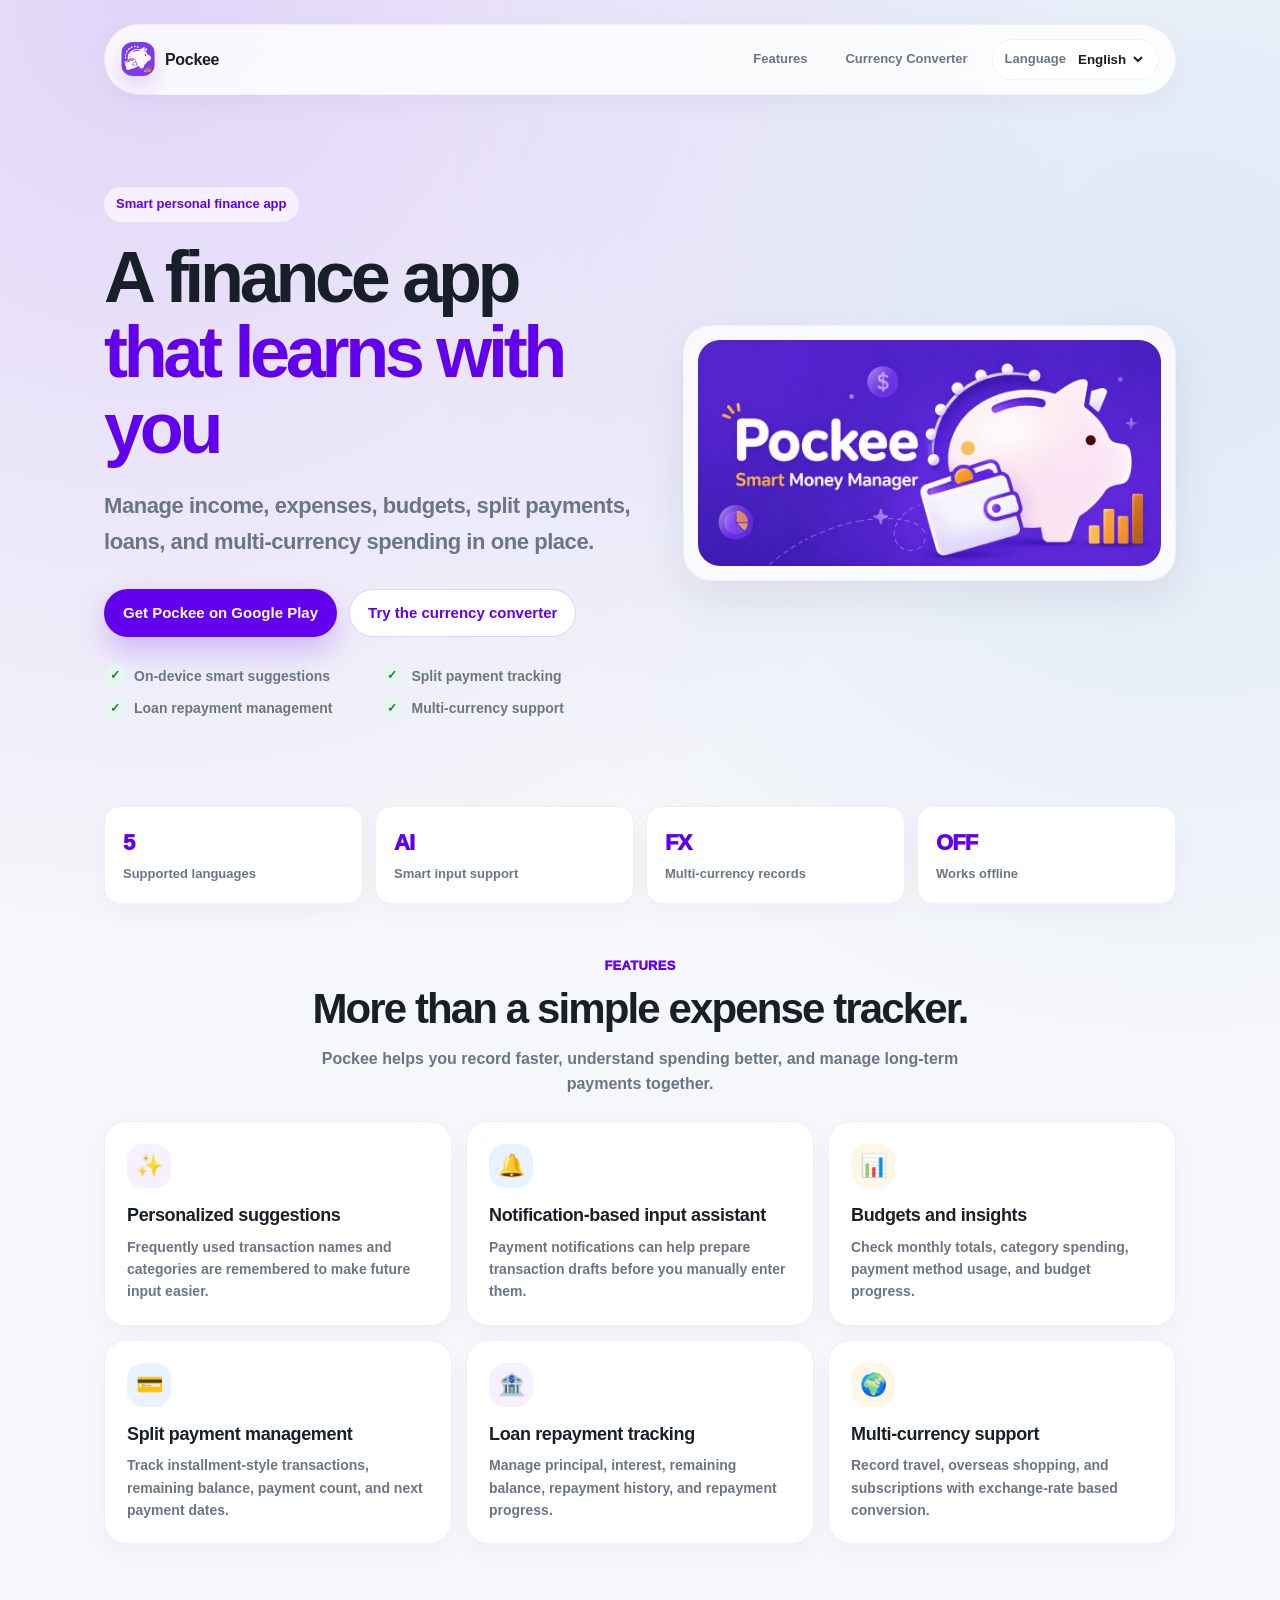
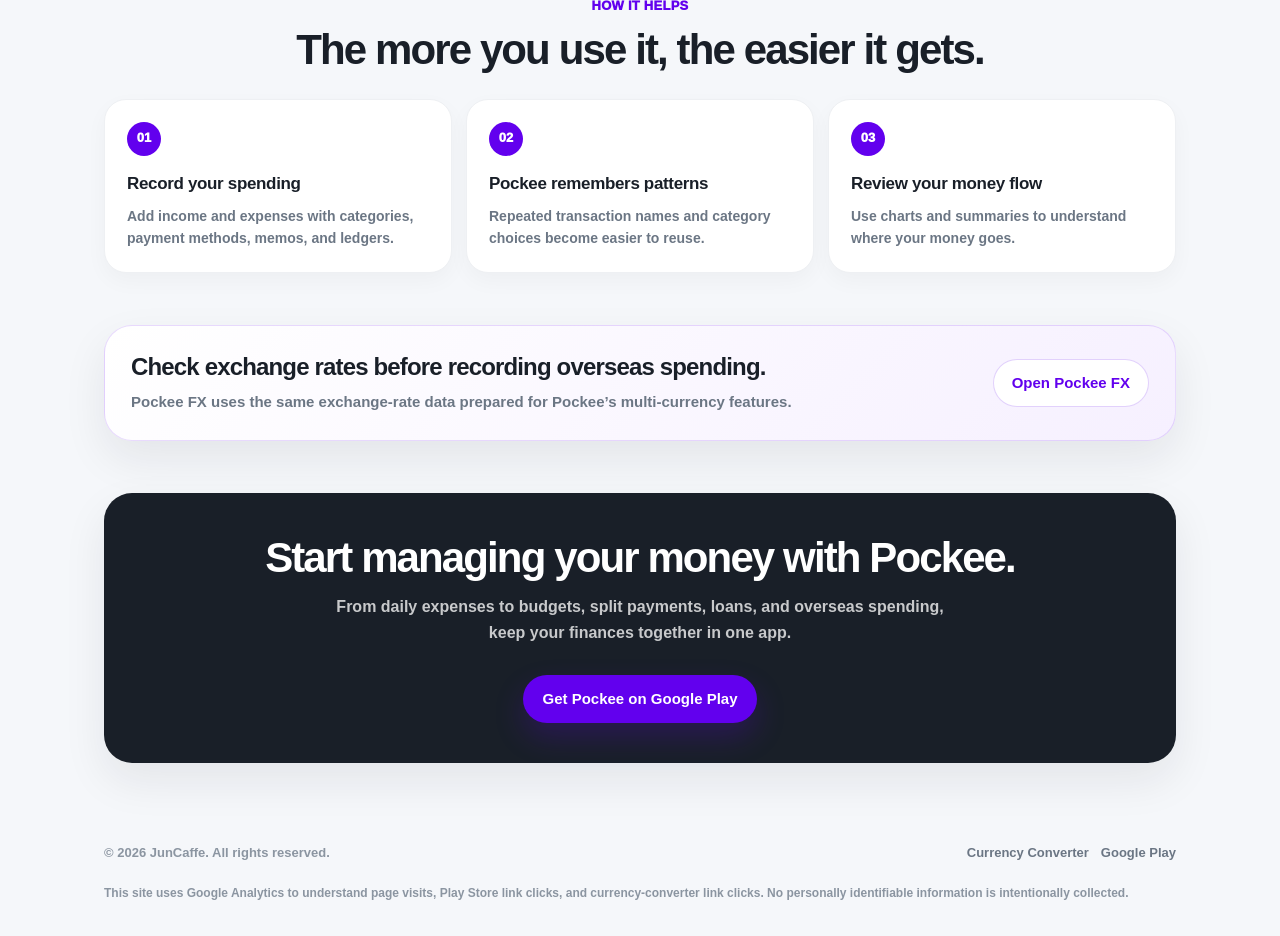
==== index.html @ 32f7601b "Add additional Google site verification meta tag Added a second Google site verification meta tag." ====
<!DOCTYPE html>
<html lang="en">
<head>
    <meta name="google-site-verification" content="hcS0r8AD-3QUX4LmOXIKBfwD13iGkd7-PeI0zG_Q9LM" />
    <meta name="google-site-verification" content="BQL43JIooOoNQz4lzelcoYEktAZkr8HM70CtKyB0CG4" />
    <meta charset="UTF-8">
    <meta name="viewport" content="width=device-width, initial-scale=1.0">
    <title>Pockee - Smart Personal Finance App</title>
    <meta name="description" content="Pockee is a smart personal finance app for income, expenses, budgets, split payments, loans, and multi-currency spending.">
    <meta name="keywords" content="Pockee, personal finance app, household account book, budget planner, expense tracker, split payment, loan tracker, currency converter">
    <meta name="robots" content="index, follow">
    <meta name="theme-color" content="#6200EE">


    <script>
        (function () {
            var supported = ['en', 'ko', 'ja', 'zh-cn', 'zh-tw'];

            function normalizeLanguage(value) {
                var normalized = String(value || '').trim().toLowerCase().replace('_', '-');
                if (supported.indexOf(normalized) >= 0) return normalized;
                if (normalized === 'zh' || normalized.indexOf('hans') >= 0) return 'zh-cn';
                if (normalized === 'zh-hk' || normalized === 'zh-mo' || normalized.indexOf('hant') >= 0) return 'zh-tw';
                return null;
            }

            function detectBrowserLanguage() {
                var candidates = [];
                if (navigator.languages && navigator.languages.length) {
                    candidates = candidates.concat(navigator.languages);
                }
                if (navigator.language) {
                    candidates.push(navigator.language);
                }

                for (var i = 0; i < candidates.length; i += 1) {
                    var raw = String(candidates[i] || '').toLowerCase();
                    var normalized = normalizeLanguage(raw);
                    if (normalized) return normalized;
                    if (raw.indexOf('ko') === 0) return 'ko';
                    if (raw.indexOf('ja') === 0) return 'ja';
                    if (raw.indexOf('zh-cn') === 0 || raw.indexOf('hans') >= 0) return 'zh-cn';
                    if (raw.indexOf('zh-tw') === 0 || raw.indexOf('zh-hk') === 0 || raw.indexOf('hant') >= 0) return 'zh-tw';
                    if (raw.indexOf('en') === 0) return 'en';
                }

                return 'en';
            }

            var url = new URL(window.location.href);
            var currentLang = normalizeLanguage(url.searchParams.get('lang')) || detectBrowserLanguage();

            window.POCKEE_INITIAL_LANG = currentLang;

            if (!url.searchParams.get('lang')) {
                url.searchParams.set('lang', currentLang);
                window.history.replaceState({}, '', url.toString());
            }
        })();
    </script>

    <!-- Google Tag Manager -->
    <script>(function(w,d,s,l,i){w[l]=w[l]||[];w[l].push({'gtm.start':
    new Date().getTime(),event:'gtm.js'});var f=d.getElementsByTagName(s)[0],
    j=d.createElement(s),dl=l!='dataLayer'?'&l='+l:'';j.async=true;j.src=
    'https://www.googletagmanager.com/gtm.js?id='+i+dl;f.parentNode.insertBefore(j,f);
    })(window,document,'script','dataLayer','GTM-M4HHD8ZD');</script>
    <!-- End Google Tag Manager -->

    <link rel="canonical" href="https://juncaffe.github.io/?lang=en">
    <link rel="alternate" hreflang="en" href="https://juncaffe.github.io/?lang=en">
    <link rel="alternate" hreflang="ko" href="https://juncaffe.github.io/?lang=ko">
    <link rel="alternate" hreflang="ja" href="https://juncaffe.github.io/?lang=ja">
    <link rel="alternate" hreflang="zh-CN" href="https://juncaffe.github.io/?lang=zh-cn">
    <link rel="alternate" hreflang="zh-TW" href="https://juncaffe.github.io/?lang=zh-tw">
    <link rel="alternate" hreflang="x-default" href="https://juncaffe.github.io/?lang=en">

    <meta property="og:type" content="website">
    <meta property="og:title" content="Pockee - Smart Personal Finance App">
    <meta property="og:description" content="Manage income, expenses, budgets, split payments, loans, and multi-currency spending with Pockee.">
    <meta property="og:url" content="https://juncaffe.github.io/?lang=en">
    <meta property="og:image" content="https://juncaffe.github.io/assets/images/pockee_graphic_image_en_1024.png">

    <meta name="twitter:card" content="summary_large_image">
    <meta name="twitter:title" content="Pockee - Smart Personal Finance App">
    <meta name="twitter:description" content="Manage income, expenses, budgets, split payments, loans, and multi-currency spending with Pockee.">
    <meta name="twitter:image" content="https://juncaffe.github.io/assets/images/pockee_graphic_image_en_1024.png">

    <script type="application/ld+json" id="structuredData">
    {
      "@context": "https://schema.org",
      "@type": "SoftwareApplication",
      "name": "Pockee",
      "applicationCategory": "FinanceApplication",
      "operatingSystem": "Android",
      "offers": {
        "@type": "Offer",
        "price": "0",
        "priceCurrency": "USD"
      },
      "url": "https://juncaffe.github.io/",
      "downloadUrl": "https://play.google.com/store/apps/details?id=com.juncaffe.pockee",
      "description": "Pockee is a smart personal finance app for income, expenses, budgets, split payments, loans, and multi-currency spending."
    }
    </script>

    <style>
        :root {
            --primary: #6200EE;
            --primary-dark: #4B00B5;
            --primary-soft: #F6F0FF;
            --blue-soft: #E8F3FF;
            --green-soft: #E6F7EF;
            --orange-soft: #FFF7E6;
            --bg: #F5F7FA;
            --surface: #FFFFFF;
            --surface-soft: #F9FAFB;
            --text: #191F28;
            --sub-text: #6B7684;
            --muted: #8B95A1;
            --border: #EEF0F3;
            --shadow: 0 18px 44px rgba(25,31,40,0.08);
            --radius-xl: 28px;
            --radius-lg: 22px;
            --radius-md: 16px;
        }

        * {
            box-sizing: border-box;
        }

        html {
            scroll-behavior: smooth;
        }

        body {
            margin: 0;
            font-family: -apple-system, BlinkMacSystemFont, "Segoe UI", Roboto, Helvetica, Arial, sans-serif;
            background:
                radial-gradient(circle at 12% 0%, rgba(98, 0, 238, 0.14), transparent 34%),
                radial-gradient(circle at 92% 12%, rgba(27, 100, 218, 0.10), transparent 30%),
                var(--bg);
            color: var(--text);
            line-height: 1.6;
            -webkit-text-size-adjust: 100%;
        }

        a {
            color: inherit;
            text-decoration: none;
        }

        .page {
            max-width: 1120px;
            margin: 0 auto;
            padding: 24px;
        }

        .nav {
            display: flex;
            align-items: center;
            justify-content: space-between;
            gap: 16px;
            margin-bottom: 28px;
            padding: 14px 16px;
            border: 1px solid rgba(238, 240, 243, 0.9);
            border-radius: 999px;
            background: rgba(255, 255, 255, 0.82);
            backdrop-filter: blur(14px);
            box-shadow: 0 8px 24px rgba(25,31,40,0.04);
            position: sticky;
            top: 12px;
            z-index: 20;
        }

        .brand {
            display: inline-flex;
            align-items: center;
            gap: 10px;
            font-weight: 900;
            letter-spacing: -0.02em;
        }

        .brand-icon {
            width: 34px;
            height: 34px;
            border-radius: 12px;
            display: grid;
            place-items: center;
            background: #FFFFFF;
            box-shadow: 0 10px 20px rgba(98,0,238,0.16);
            overflow: hidden;
            flex: 0 0 auto;
        }

        .brand-icon-img {
            width: 100%;
            height: 100%;
            display: block;
            object-fit: cover;
        }

        .nav-actions {
            display: flex;
            align-items: center;
            justify-content: flex-end;
            gap: 10px;
            flex-wrap: wrap;
        }

        .language-control {
            display: inline-flex;
            align-items: center;
            gap: 8px;
            padding: 9px 12px;
            border: 1px solid var(--border);
            border-radius: 999px;
            background: #fff;
            color: var(--sub-text);
            font-size: 13px;
            font-weight: 800;
        }

        .language-control select {
            border: 0;
            outline: 0;
            background: transparent;
            color: var(--text);
            font-weight: 900;
        }

        .nav-link {
            padding: 10px 14px;
            border-radius: 999px;
            color: var(--sub-text);
            font-size: 13px;
            font-weight: 900;
        }

        .nav-link:hover {
            background: var(--surface-soft);
            color: var(--text);
        }

        .hero {
            display: grid;
            grid-template-columns: minmax(0, 1.05fr) minmax(300px, 0.95fr);
            gap: 34px;
            align-items: center;
            padding: 40px 0 34px;
        }

        .hero-copy {
            min-width: 0;
        }

        .eyebrow {
            display: inline-flex;
            align-items: center;
            gap: 8px;
            padding: 7px 12px;
            border-radius: 999px;
            background: var(--primary-soft);
            color: var(--primary);
            font-size: 13px;
            font-weight: 900;
            margin-bottom: 18px;
        }

        h1 {
            margin: 0;
            font-size: clamp(40px, 6vw, 72px);
            line-height: 1.05;
            letter-spacing: -0.06em;
        }

        .hero-title-accent {
            color: var(--primary);
        }

        .hero-subtitle {
            margin: 22px 0 0;
            color: var(--sub-text);
            font-size: clamp(17px, 2.1vw, 22px);
            font-weight: 600;
            letter-spacing: -0.02em;
            max-width: 660px;
        }

        .cta-row {
            display: flex;
            gap: 12px;
            flex-wrap: wrap;
            margin-top: 30px;
        }

        .button {
            display: inline-flex;
            align-items: center;
            justify-content: center;
            gap: 8px;
            min-height: 48px;
            padding: 0 18px;
            border-radius: 999px;
            font-size: 15px;
            font-weight: 900;
            border: 1px solid transparent;
            transition: transform 0.2s, box-shadow 0.2s, background 0.2s;
        }

        .button:hover {
            transform: translateY(-1px);
        }

        .button-primary {
            background: var(--primary);
            color: #fff;
            box-shadow: 0 14px 30px rgba(98,0,238,0.22);
        }

        .button-primary:hover {
            background: var(--primary-dark);
        }

        .button-secondary {
            background: #fff;
            color: var(--primary);
            border-color: rgba(98,0,238,0.18);
        }

        .button-secondary:hover {
            background: var(--primary-soft);
        }

        .hero-points {
            display: grid;
            grid-template-columns: repeat(2, minmax(0, 1fr));
            gap: 10px;
            margin-top: 28px;
            max-width: 660px;
        }

        .hero-point {
            display: flex;
            align-items: center;
            gap: 8px;
            color: var(--sub-text);
            font-size: 14px;
            font-weight: 800;
        }

        .check {
            width: 22px;
            height: 22px;
            flex: 0 0 auto;
            display: grid;
            place-items: center;
            border-radius: 999px;
            background: var(--green-soft);
            color: #15803D;
            font-size: 12px;
            font-weight: 900;
        }

        .visual-card {
            padding: 14px;
            border-radius: var(--radius-xl);
            background: rgba(255,255,255,0.75);
            border: 1px solid rgba(238,240,243,0.9);
            box-shadow: var(--shadow);
        }

        .graphic-img {
            display: block;
            width: 100%;
            height: auto;
            border-radius: 22px;
            background: #fff;
        }

        .trust-strip {
            display: grid;
            grid-template-columns: repeat(4, minmax(0, 1fr));
            gap: 12px;
            margin: 18px 0 44px;
        }

        .trust-item {
            padding: 18px;
            border-radius: var(--radius-md);
            background: #fff;
            border: 1px solid var(--border);
            box-shadow: 0 8px 22px rgba(25,31,40,0.035);
        }

        .trust-value {
            color: var(--primary);
            font-size: 22px;
            font-weight: 950;
            letter-spacing: -0.04em;
        }

        .trust-label {
            margin-top: 4px;
            color: var(--sub-text);
            font-size: 13px;
            font-weight: 800;
        }

        section {
            margin: 52px 0;
        }

        .section-head {
            max-width: 720px;
            margin: 0 auto 24px;
            text-align: center;
        }

        .section-kicker {
            color: var(--primary);
            font-size: 13px;
            font-weight: 950;
            letter-spacing: 0.02em;
            text-transform: uppercase;
        }

        .section-title {
            margin: 8px 0 0;
            font-size: clamp(28px, 4vw, 42px);
            line-height: 1.18;
            letter-spacing: -0.045em;
        }

        .section-description {
            margin: 12px auto 0;
            color: var(--sub-text);
            font-size: 16px;
            font-weight: 600;
            max-width: 680px;
        }

        .feature-grid {
            display: grid;
            grid-template-columns: repeat(3, minmax(0, 1fr));
            gap: 14px;
        }

        .feature-card {
            background: #fff;
            border: 1px solid var(--border);
            border-radius: var(--radius-lg);
            padding: 22px;
            box-shadow: 0 8px 22px rgba(25,31,40,0.035);
        }

        .feature-icon {
            width: 44px;
            height: 44px;
            border-radius: 16px;
            display: grid;
            place-items: center;
            font-size: 22px;
            background: var(--primary-soft);
            margin-bottom: 16px;
        }

        .feature-card:nth-child(2n) .feature-icon {
            background: var(--blue-soft);
        }

        .feature-card:nth-child(3n) .feature-icon {
            background: var(--orange-soft);
        }

        .feature-title {
            margin: 0;
            font-size: 18px;
            line-height: 1.25;
            letter-spacing: -0.02em;
        }

        .feature-description {
            margin: 9px 0 0;
            color: var(--sub-text);
            font-size: 14px;
            font-weight: 600;
        }

        .flow {
            display: grid;
            grid-template-columns: repeat(3, minmax(0, 1fr));
            gap: 14px;
        }

        .flow-step {
            position: relative;
            padding: 22px;
            border-radius: var(--radius-lg);
            background: var(--surface);
            border: 1px solid var(--border);
            box-shadow: 0 8px 22px rgba(25,31,40,0.035);
        }

        .step-number {
            display: inline-flex;
            align-items: center;
            justify-content: center;
            width: 34px;
            height: 34px;
            border-radius: 999px;
            background: var(--primary);
            color: #fff;
            font-size: 13px;
            font-weight: 950;
            margin-bottom: 14px;
        }

        .flow-title {
            margin: 0;
            font-size: 17px;
            letter-spacing: -0.02em;
        }

        .flow-description {
            margin: 8px 0 0;
            color: var(--sub-text);
            font-size: 14px;
            font-weight: 600;
        }

        .fx-banner {
            display: grid;
            grid-template-columns: minmax(0, 1fr) auto;
            gap: 20px;
            align-items: center;
            padding: 26px;
            border-radius: var(--radius-xl);
            background: linear-gradient(135deg, #FFFFFF, #F6F0FF);
            border: 1px solid rgba(98,0,238,0.14);
            box-shadow: var(--shadow);
        }

        .fx-title {
            margin: 0;
            font-size: 24px;
            line-height: 1.25;
            letter-spacing: -0.035em;
        }

        .fx-description {
            margin: 8px 0 0;
            color: var(--sub-text);
            font-size: 15px;
            font-weight: 650;
        }

        .final-cta {
            text-align: center;
            padding: 40px 24px;
            border-radius: var(--radius-xl);
            background: var(--text);
            color: #fff;
            box-shadow: var(--shadow);
        }

        .final-cta h2 {
            margin: 0;
            font-size: clamp(28px, 4vw, 42px);
            line-height: 1.18;
            letter-spacing: -0.045em;
        }

        .final-cta p {
            margin: 12px auto 0;
            max-width: 640px;
            color: rgba(255,255,255,0.76);
            font-size: 16px;
            font-weight: 600;
        }

        .final-cta .cta-row {
            justify-content: center;
        }

        footer {
            display: flex;
            justify-content: space-between;
            gap: 16px;
            flex-wrap: wrap;
            padding: 28px 0 10px;
            color: var(--muted);
            font-size: 13px;
            font-weight: 700;
        }

        .footer-links {
            display: flex;
            gap: 12px;
            flex-wrap: wrap;
        }

        .footer-links a {
            color: var(--sub-text);
        }

        @media (max-width: 860px) {
            .page {
                padding: 16px;
            }

            .nav {
                align-items: stretch;
                border-radius: 22px;
                position: static;
                flex-direction: column;
            }

            .nav-actions {
                justify-content: flex-start;
            }

            .hero {
                grid-template-columns: 1fr;
                padding-top: 22px;
            }

            .hero-points {
                grid-template-columns: 1fr;
            }

            .trust-strip,
            .feature-grid,
            .flow {
                grid-template-columns: 1fr;
            }

            .fx-banner {
                grid-template-columns: 1fr;
            }

            .fx-banner .button {
                width: 100%;
            }
        }

        @media (max-width: 520px) {
            .nav-actions,
            .cta-row {
                flex-direction: column;
                align-items: stretch;
            }

            .language-control,
            .button,
            .nav-link {
                width: 100%;
            }

            .language-control {
                justify-content: space-between;
            }

            .hero {
                gap: 22px;
            }

            .visual-card {
                padding: 8px;
                border-radius: 22px;
            }

            .graphic-img {
                border-radius: 18px;
            }

            section {
                margin: 42px 0;
            }

            .feature-card,
            .flow-step,
            .fx-banner,
            .final-cta {
                border-radius: 20px;
            }
        }
    </style>
</head>
<body>

    <!-- Google Tag Manager (noscript) -->
    <noscript><iframe src="https://www.googletagmanager.com/ns.html?id=GTM-M4HHD8ZD"
    height="0" width="0" style="display:none;visibility:hidden"></iframe></noscript>
    <!-- End Google Tag Manager (noscript) -->
    <div class="page">
        <nav class="nav" aria-label="Main navigation">
            <a class="brand" href="/" aria-label="Pockee home">
                <span class="brand-icon">
                    <img src="./assets/images/pockee_icon.png" alt="Pockee" class="brand-icon-img">
                </span>
                <span>Pockee</span>
            </a>
            <div class="nav-actions">
                <a class="nav-link" href="#features" data-i18n="navFeatures">Features</a>
                <a class="nav-link" id="fxNavLink" href="/pockee-data/?lang=en"
                   data-track="fx_page_click"
                   data-source="pockee_landing"
                   data-page="landing"
                   data-position="nav_fx"
                   data-i18n="navFx">Currency Converter</a>
                <div class="language-control">
                    <label for="languageSelect" data-i18n="language">Language</label>
                    <select id="languageSelect" aria-label="Language">
                        <option value="en">English</option>
                        <option value="ko">한국어</option>
                        <option value="ja">日本語</option>
                        <option value="zh-cn">简体中文</option>
                        <option value="zh-tw">繁體中文</option>
                    </select>
                </div>
            </div>
        </nav>

        <main>
            <section class="hero" aria-labelledby="heroTitle">
                <div class="hero-copy">
                    <div class="eyebrow" data-i18n="eyebrow">Smart personal finance app</div>
                    <h1 id="heroTitle">
                        <span data-i18n="heroTitleLine1">A finance app</span><br>
                        <span class="hero-title-accent" data-i18n="heroTitleLine2">that learns with you</span>
                    </h1>
                    <p class="hero-subtitle" data-i18n="heroSubtitle">
                        Manage income, expenses, budgets, split payments, loans, and multi-currency spending in one place.
                    </p>
                    <div class="cta-row">
                        <a class="button button-primary"
                           href="https://play.google.com/store/apps/details?id=com.juncaffe.pockee&referrer=utm_source%3Dpockee_landing%26utm_medium%3Dweb%26utm_campaign%3Dlanding_page%26utm_content%3Dhero_cta"
                           target="_blank"
                           rel="noopener noreferrer"
                           data-track="play_store_click"
                           data-source="pockee_landing"
                           data-page="landing"
                           data-position="hero_cta"
                           data-i18n="primaryCta">
                            Get Pockee on Google Play
                        </a>
                        <a class="button button-secondary" id="heroFxLink" href="/pockee-data/?lang=en"
                           data-track="fx_page_click"
                           data-source="pockee_landing"
                           data-page="landing"
                           data-position="hero_fx"
                           data-i18n="secondaryCta">
                            Try the currency converter
                        </a>
                    </div>
                    <div class="hero-points">
                        <div class="hero-point"><span class="check">✓</span><span data-i18n="pointAi">On-device smart suggestions</span></div>
                        <div class="hero-point"><span class="check">✓</span><span data-i18n="pointInstallment">Split payment tracking</span></div>
                        <div class="hero-point"><span class="check">✓</span><span data-i18n="pointLoan">Loan repayment management</span></div>
                        <div class="hero-point"><span class="check">✓</span><span data-i18n="pointCurrency">Multi-currency support</span></div>
                    </div>
                </div>

                <a class="visual-card"
                   href="https://play.google.com/store/apps/details?id=com.juncaffe.pockee&referrer=utm_source%3Dpockee_landing%26utm_medium%3Dweb%26utm_campaign%3Dlanding_page%26utm_content%3Dhero_image_cta"
                   target="_blank"
                   rel="noopener noreferrer"
                   data-track="play_store_click"
                   data-source="pockee_landing"
                   data-page="landing"
                   data-position="hero_image_cta"
                   aria-label="Open Pockee on Google Play">
                    <img src="./assets/images/pockee_graphic_image_en_1024.png"
                         alt="Pockee app graphic"
                         class="graphic-img"
                         id="heroImage">
                </a>
            </section>

            <div class="trust-strip" aria-label="Pockee highlights">
                <div class="trust-item">
                    <div class="trust-value" data-i18n="trustValue1">5</div>
                    <div class="trust-label" data-i18n="trustLabel1">Supported languages</div>
                </div>
                <div class="trust-item">
                    <div class="trust-value" data-i18n="trustValue2">AI</div>
                    <div class="trust-label" data-i18n="trustLabel2">Smart input support</div>
                </div>
                <div class="trust-item">
                    <div class="trust-value" data-i18n="trustValue3">FX</div>
                    <div class="trust-label" data-i18n="trustLabel3">Multi-currency records</div>
                </div>
                <div class="trust-item">
                    <div class="trust-value" data-i18n="trustValue4">OFF</div>
                    <div class="trust-label" data-i18n="trustLabel4">Works offline</div>
                </div>
            </div>

            <section id="features" aria-labelledby="featuresTitle">
                <div class="section-head">
                    <div class="section-kicker" data-i18n="featuresKicker">Features</div>
                    <h2 class="section-title" id="featuresTitle" data-i18n="featuresTitle">
                        More than a simple expense tracker.
                    </h2>
                    <p class="section-description" data-i18n="featuresDescription">
                        Pockee helps you record faster, understand spending better, and manage long-term payments together.
                    </p>
                </div>

                <div class="feature-grid">
                    <article class="feature-card">
                        <div class="feature-icon">✨</div>
                        <h3 class="feature-title" data-i18n="feature1Title">Personalized suggestions</h3>
                        <p class="feature-description" data-i18n="feature1Desc">
                            Frequently used transaction names and categories are remembered to make future input easier.
                        </p>
                    </article>

                    <article class="feature-card">
                        <div class="feature-icon">🔔</div>
                        <h3 class="feature-title" data-i18n="feature2Title">Notification-based input assistant</h3>
                        <p class="feature-description" data-i18n="feature2Desc">
                            Payment notifications can help prepare transaction drafts before you manually enter them.
                        </p>
                    </article>

                    <article class="feature-card">
                        <div class="feature-icon">📊</div>
                        <h3 class="feature-title" data-i18n="feature3Title">Budgets and insights</h3>
                        <p class="feature-description" data-i18n="feature3Desc">
                            Check monthly totals, category spending, payment method usage, and budget progress.
                        </p>
                    </article>

                    <article class="feature-card">
                        <div class="feature-icon">💳</div>
                        <h3 class="feature-title" data-i18n="feature4Title">Split payment management</h3>
                        <p class="feature-description" data-i18n="feature4Desc">
                            Track installment-style transactions, remaining balance, payment count, and next payment dates.
                        </p>
                    </article>

                    <article class="feature-card">
                        <div class="feature-icon">🏦</div>
                        <h3 class="feature-title" data-i18n="feature5Title">Loan repayment tracking</h3>
                        <p class="feature-description" data-i18n="feature5Desc">
                            Manage principal, interest, remaining balance, repayment history, and repayment progress.
                        </p>
                    </article>

                    <article class="feature-card">
                        <div class="feature-icon">🌍</div>
                        <h3 class="feature-title" data-i18n="feature6Title">Multi-currency support</h3>
                        <p class="feature-description" data-i18n="feature6Desc">
                            Record travel, overseas shopping, and subscriptions with exchange-rate based conversion.
                        </p>
                    </article>
                </div>
            </section>

            <section aria-labelledby="flowTitle">
                <div class="section-head">
                    <div class="section-kicker" data-i18n="flowKicker">How it helps</div>
                    <h2 class="section-title" id="flowTitle" data-i18n="flowTitle">
                        The more you use it, the easier it gets.
                    </h2>
                </div>

                <div class="flow">
                    <article class="flow-step">
                        <div class="step-number">01</div>
                        <h3 class="flow-title" data-i18n="flow1Title">Record your spending</h3>
                        <p class="flow-description" data-i18n="flow1Desc">
                            Add income and expenses with categories, payment methods, memos, and ledgers.
                        </p>
                    </article>

                    <article class="flow-step">
                        <div class="step-number">02</div>
                        <h3 class="flow-title" data-i18n="flow2Title">Pockee remembers patterns</h3>
                        <p class="flow-description" data-i18n="flow2Desc">
                            Repeated transaction names and category choices become easier to reuse.
                        </p>
                    </article>

                    <article class="flow-step">
                        <div class="step-number">03</div>
                        <h3 class="flow-title" data-i18n="flow3Title">Review your money flow</h3>
                        <p class="flow-description" data-i18n="flow3Desc">
                            Use charts and summaries to understand where your money goes.
                        </p>
                    </article>
                </div>
            </section>

            <section aria-labelledby="fxTitle">
                <div class="fx-banner">
                    <div>
                        <h2 class="fx-title" id="fxTitle" data-i18n="fxTitle">
                            Check exchange rates before recording overseas spending.
                        </h2>
                        <p class="fx-description" data-i18n="fxDescription">
                            Pockee FX uses the same exchange-rate data prepared for Pockee's multi-currency features.
                        </p>
                    </div>
                    <a class="button button-secondary" id="fxBannerLink" href="/pockee-data/?lang=en"
                       data-track="fx_page_click"
                       data-source="pockee_landing"
                       data-page="landing"
                       data-position="banner_fx"
                       data-i18n="fxCta">
                        Open Pockee FX
                    </a>
                </div>
            </section>

            <section class="final-cta" aria-labelledby="finalCtaTitle">
                <h2 id="finalCtaTitle" data-i18n="finalTitle">
                    Start managing your money with Pockee.
                </h2>
                <p data-i18n="finalDescription">
                    From daily expenses to budgets, split payments, loans, and overseas spending, keep your finances together in one app.
                </p>
                <div class="cta-row">
                    <a class="button button-primary"
                       href="https://play.google.com/store/apps/details?id=com.juncaffe.pockee&referrer=utm_source%3Dpockee_landing%26utm_medium%3Dweb%26utm_campaign%3Dlanding_page%26utm_content%3Dfinal_cta"
                       target="_blank"
                       rel="noopener noreferrer"
                       data-track="play_store_click"
                       data-source="pockee_landing"
                       data-page="landing"
                       data-position="final_cta"
                       data-i18n="primaryCta">
                        Get Pockee on Google Play
                    </a>
                </div>
            </section>
        </main>

        <footer>
            <div>© 2026 JunCaffe. All rights reserved.</div>
            <div class="footer-links">
                <a href="/pockee-data/?lang=en" id="footerFxLink"
                   data-track="fx_page_click"
                   data-source="pockee_landing"
                   data-page="landing"
                   data-position="footer_fx"
                   data-i18n="navFx">Currency Converter</a>
                <a href="https://play.google.com/store/apps/details?id=com.juncaffe.pockee&referrer=utm_source%3Dpockee_landing%26utm_medium%3Dweb%26utm_campaign%3Dlanding_page%26utm_content%3Dfooter_cta"
                   target="_blank"
                   rel="noopener noreferrer"
                   data-track="play_store_click"
                   data-source="pockee_landing"
                   data-page="landing"
                   data-position="footer_cta"
                   data-i18n="footerStore">Google Play</a>
            </div>
            <div style="flex-basis: 100%; margin-top: 4px; font-size: 12px; line-height: 1.5;" data-i18n="analyticsNotice">
                This site uses Google Analytics to understand page visits, Play Store link clicks, and currency-converter link clicks. No personally identifiable information is intentionally collected.
            </div>
        </footer>
    </div>

    <script>
        const PLAY_STORE_URL = 'https://play.google.com/store/apps/details?id=com.juncaffe.pockee';
        const SUPPORTED_LANGUAGES = ['en', 'ko', 'ja', 'zh-cn', 'zh-tw'];

        const PAGE_META = {
            en: {
                langAttr: 'en',
                title: 'Pockee - Smart Personal Finance App',
                description: 'Pockee is a smart personal finance app for income, expenses, budgets, split payments, loans, and multi-currency spending.',
                keywords: 'Pockee, personal finance app, household account book, budget planner, expense tracker, split payment, loan tracker, currency converter',
                ogTitle: 'Pockee - Smart Personal Finance App',
                ogDescription: 'Manage income, expenses, budgets, split payments, loans, and multi-currency spending with Pockee.'
            },
            ko: {
                langAttr: 'ko',
                title: 'Pockee - 나를 알아가는 스마트 가계부',
                description: 'Pockee는 수입·지출, 예산, 분할거래, 대출, 다중 통화 지출까지 한 곳에서 관리하는 스마트 가계부입니다.',
                keywords: 'Pockee, 포키, 가계부, 스마트 가계부, 예산 관리, 지출 관리, 할부 관리, 분할거래, 대출 관리, 환율 계산기',
                ogTitle: 'Pockee - 나를 알아가는 스마트 가계부',
                ogDescription: '수입·지출부터 예산, 분할거래, 대출, 다중 통화 지출까지 Pockee에서 관리하세요.'
            },
            ja: {
                langAttr: 'ja',
                title: 'Pockee - 使うほど自分に合うスマート家計簿',
                description: 'Pockeeは収入・支出、予算、分割払い、ローン、多通貨の支出までまとめて管理できるスマート家計簿です。',
                keywords: 'Pockee, 家計簿, スマート家計簿, 支出管理, 予算管理, 分割払い, ローン管理, 為替計算',
                ogTitle: 'Pockee - 使うほど自分に合うスマート家計簿',
                ogDescription: '収入・支出から予算、分割払い、ローン、多通貨の支出までPockeeでまとめて管理できます。'
            },
            'zh-cn': {
                langAttr: 'zh-CN',
                title: 'Pockee - 越用越懂你的智能记账应用',
                description: 'Pockee 是一款智能记账应用，可管理收入、支出、预算、分期交易、贷款和多货币支出。',
                keywords: 'Pockee, 记账, 记账应用, 智能记账, 预算管理, 支出管理, 分期交易, 贷款管理, 汇率计算器',
                ogTitle: 'Pockee - 越用越懂你的智能记账应用',
                ogDescription: '用 Pockee 管理收入、支出、预算、分期交易、贷款和多货币支出。'
            },
            'zh-tw': {
                langAttr: 'zh-TW',
                title: 'Pockee - 越用越懂你的智慧記帳 App',
                description: 'Pockee 是一款智慧記帳 App，可管理收入、支出、預算、分期交易、貸款和多幣別支出。',
                keywords: 'Pockee, 記帳, 記帳 App, 智慧記帳, 預算管理, 支出管理, 分期交易, 貸款管理, 匯率計算器',
                ogTitle: 'Pockee - 越用越懂你的智慧記帳 App',
                ogDescription: '用 Pockee 管理收入、支出、預算、分期交易、貸款和多幣別支出。'
            }
        };

        const I18N = {
            en: {
                navFeatures: 'Features',
                navFx: 'Currency Converter',
                language: 'Language',
                eyebrow: 'Smart personal finance app',
                heroTitleLine1: 'A finance app',
                heroTitleLine2: 'that learns with you',
                heroSubtitle: 'Manage income, expenses, budgets, split payments, loans, and multi-currency spending in one place.',
                primaryCta: 'Get Pockee on Google Play',
                secondaryCta: 'Try the currency converter',
                pointAi: 'On-device smart suggestions',
                pointInstallment: 'Split payment tracking',
                pointLoan: 'Loan repayment management',
                pointCurrency: 'Multi-currency support',
                trustValue1: '5',
                trustLabel1: 'Supported languages',
                trustValue2: 'AI',
                trustLabel2: 'Smart input support',
                trustValue3: 'FX',
                trustLabel3: 'Multi-currency records',
                trustValue4: 'OFF',
                trustLabel4: 'Works offline',
                featuresKicker: 'Features',
                featuresTitle: 'More than a simple expense tracker.',
                featuresDescription: 'Pockee helps you record faster, understand spending better, and manage long-term payments together.',
                feature1Title: 'Personalized suggestions',
                feature1Desc: 'Frequently used transaction names and categories are remembered to make future input easier.',
                feature2Title: 'Notification-based input assistant',
                feature2Desc: 'Payment notifications can help prepare transaction drafts before you manually enter them.',
                feature3Title: 'Budgets and insights',
                feature3Desc: 'Check monthly totals, category spending, payment method usage, and budget progress.',
                feature4Title: 'Split payment management',
                feature4Desc: 'Track installment-style transactions, remaining balance, payment count, and next payment dates.',
                feature5Title: 'Loan repayment tracking',
                feature5Desc: 'Manage principal, interest, remaining balance, repayment history, and repayment progress.',
                feature6Title: 'Multi-currency support',
                feature6Desc: 'Record travel, overseas shopping, and subscriptions with exchange-rate based conversion.',
                flowKicker: 'How it helps',
                flowTitle: 'The more you use it, the easier it gets.',
                flow1Title: 'Record your spending',
                flow1Desc: 'Add income and expenses with categories, payment methods, memos, and ledgers.',
                flow2Title: 'Pockee remembers patterns',
                flow2Desc: 'Repeated transaction names and category choices become easier to reuse.',
                flow3Title: 'Review your money flow',
                flow3Desc: 'Use charts and summaries to understand where your money goes.',
                fxTitle: 'Check exchange rates before recording overseas spending.',
                fxDescription: 'Pockee FX uses the same exchange-rate data prepared for Pockee’s multi-currency features.',
                fxCta: 'Open Pockee FX',
                finalTitle: 'Start managing your money with Pockee.',
                finalDescription: 'From daily expenses to budgets, split payments, loans, and overseas spending, keep your finances together in one app.',
                footerStore: 'Google Play',
                imageAlt: 'Pockee app graphic',
                analyticsNotice: 'This site uses Google Analytics to understand page visits, Play Store link clicks, and currency-converter link clicks. No personally identifiable information is intentionally collected.'
            },
            ko: {
                navFeatures: '주요 기능',
                navFx: '환율 계산기',
                language: '언어',
                eyebrow: '스마트 가계부 앱',
                heroTitleLine1: '쓸수록 나에게 맞춰지는',
                heroTitleLine2: '스마트 가계부',
                heroSubtitle: '수입·지출부터 예산, 분할거래, 대출, 다중 통화 지출까지 한 곳에서 관리하세요.',
                primaryCta: 'Google Play에서 Pockee 설치하기',
                secondaryCta: '환율 계산기 보기',
                pointAi: '온디바이스 스마트 추천',
                pointInstallment: '분할거래 진행 관리',
                pointLoan: '대출 상환 관리',
                pointCurrency: '다중 통화 지원',
                trustValue1: '5',
                trustLabel1: '지원 언어',
                trustValue2: 'AI',
                trustLabel2: '입력 보조',
                trustValue3: 'FX',
                trustLabel3: '다중 통화 기록',
                trustValue4: 'OFF',
                trustLabel4: '오프라인 사용',
                featuresKicker: '주요 기능',
                featuresTitle: '단순 지출 기록을 넘어선 가계부.',
                featuresDescription: 'Pockee는 더 빠르게 기록하고, 지출 흐름을 더 쉽게 이해하며, 장기 결제까지 함께 관리할 수 있도록 도와줍니다.',
                feature1Title: '개인화 추천',
                feature1Desc: '자주 쓰는 거래명과 카테고리를 기억해 다음 입력을 더 쉽게 도와줍니다.',
                feature2Title: '알림 기반 입력 보조',
                feature2Desc: '결제 알림을 바탕으로 거래 등록 전 입력 후보를 준비할 수 있습니다.',
                feature3Title: '예산과 통계',
                feature3Desc: '월별 합계, 카테고리별 지출, 결제수단 비중, 예산 진행 상황을 확인할 수 있습니다.',
                feature4Title: '분할거래 관리',
                feature4Desc: '할부처럼 나눠 내는 거래의 잔액, 납부 횟수, 다음 납부일을 관리할 수 있습니다.',
                feature5Title: '대출 상환 관리',
                feature5Desc: '원금, 이자, 잔액, 상환 내역, 상환 진행률을 함께 관리할 수 있습니다.',
                feature6Title: '다중 통화 지원',
                feature6Desc: '여행, 해외직구, 해외 구독 결제를 환율 기반으로 기록하고 확인할 수 있습니다.',
                flowKicker: '사용 흐름',
                flowTitle: '쓸수록 입력이 더 편해집니다.',
                flow1Title: '거래를 기록하세요',
                flow1Desc: '수입과 지출을 카테고리, 결제수단, 메모, 가계부별로 기록할 수 있습니다.',
                flow2Title: 'Pockee가 패턴을 기억해요',
                flow2Desc: '반복되는 거래명과 카테고리 선택을 다음 입력에 더 쉽게 활용할 수 있습니다.',
                flow3Title: '돈의 흐름을 확인하세요',
                flow3Desc: '차트와 요약으로 어디에 돈을 쓰고 있는지 쉽게 확인할 수 있습니다.',
                fxTitle: '해외 결제를 기록하기 전에 환율을 확인해보세요.',
                fxDescription: 'Pockee FX는 Pockee의 다중 통화 기능에 사용되는 환율 데이터를 기반으로 제공합니다.',
                fxCta: 'Pockee FX 열기',
                finalTitle: 'Pockee로 돈 관리를 시작해보세요.',
                finalDescription: '매일의 지출부터 예산, 분할거래, 대출, 해외 결제까지 하나의 앱에서 함께 관리하세요.',
                footerStore: 'Google Play',
                imageAlt: 'Pockee 앱 소개 이미지',
                analyticsNotice: '이 사이트는 페이지 방문, Play Store 링크 클릭, 환율 계산기 링크 클릭을 파악하기 위해 Google Analytics를 사용합니다. 개인을 직접 식별할 수 있는 정보는 의도적으로 수집하지 않습니다.'
            },
            ja: {
                navFeatures: '主な機能',
                navFx: '為替計算',
                language: '言語',
                eyebrow: 'スマート家計簿アプリ',
                heroTitleLine1: '使うほど自分に合う',
                heroTitleLine2: 'スマート家計簿',
                heroSubtitle: '収入・支出から予算、分割払い、ローン、多通貨の支出まで一つのアプリで管理できます。',
                primaryCta: 'Google PlayでPockeeを入手',
                secondaryCta: '為替計算を試す',
                pointAi: 'オンデバイスのスマート提案',
                pointInstallment: '分割払いの管理',
                pointLoan: 'ローン返済管理',
                pointCurrency: '多通貨対応',
                trustValue1: '5',
                trustLabel1: '対応言語',
                trustValue2: 'AI',
                trustLabel2: '入力サポート',
                trustValue3: 'FX',
                trustLabel3: '多通貨記録',
                trustValue4: 'OFF',
                trustLabel4: 'オフライン利用',
                featuresKicker: '主な機能',
                featuresTitle: '単なる支出記録を超えた家計簿。',
                featuresDescription: 'Pockeeは記録をより速く、支出の流れをより分かりやすく、長期の支払いも一緒に管理できるようサポートします。',
                feature1Title: 'パーソナライズ提案',
                feature1Desc: 'よく使う取引名やカテゴリを記憶し、次回の入力をより簡単にします。',
                feature2Title: '通知ベースの入力補助',
                feature2Desc: '決済通知をもとに、手入力前の取引候補を準備できます。',
                feature3Title: '予算と統計',
                feature3Desc: '月別合計、カテゴリ別支出、支払い方法の比率、予算の進捗を確認できます。',
                feature4Title: '分割払い管理',
                feature4Desc: '分割払いのような取引の残高、支払い回数、次回支払日を管理できます。',
                feature5Title: 'ローン返済管理',
                feature5Desc: '元金、利息、残高、返済履歴、返済進捗をまとめて管理できます。',
                feature6Title: '多通貨対応',
                feature6Desc: '旅行、海外通販、海外サブスクの支出を為替レートに基づいて記録できます。',
                flowKicker: '使い方',
                flowTitle: '使うほど入力が楽になります。',
                flow1Title: '支出を記録',
                flow1Desc: '収入と支出をカテゴリ、支払い方法、メモ、家計簿ごとに記録できます。',
                flow2Title: 'Pockeeがパターンを記憶',
                flow2Desc: '繰り返し使う取引名やカテゴリ選択を次回の入力に活用できます。',
                flow3Title: 'お金の流れを確認',
                flow3Desc: 'チャートとサマリーで、どこにお金を使っているか確認できます。',
                fxTitle: '海外支出を記録する前に為替レートを確認しましょう。',
                fxDescription: 'Pockee FXは、Pockeeの多通貨機能で使う為替データをもとに提供しています。',
                fxCta: 'Pockee FXを開く',
                finalTitle: 'Pockeeでお金の管理を始めましょう。',
                finalDescription: '毎日の支出から予算、分割払い、ローン、海外支出まで一つのアプリで管理できます。',
                footerStore: 'Google Play',
                imageAlt: 'Pockeeアプリ紹介画像',
                analyticsNotice: 'このサイトでは、ページ訪問数、Google Playリンクのクリック、為替計算リンクのクリックを把握するためにGoogle Analyticsを使用します。個人を直接識別できる情報を意図的に収集することはありません。'
            },
            'zh-cn': {
                navFeatures: '主要功能',
                navFx: '汇率计算器',
                language: '语言',
                eyebrow: '智能记账应用',
                heroTitleLine1: '越用越懂你的',
                heroTitleLine2: '智能记账应用',
                heroSubtitle: '从收入、支出到预算、分期交易、贷款和多货币支出，都可以在一个应用中管理。',
                primaryCta: '在 Google Play 获取 Pockee',
                secondaryCta: '试用汇率计算器',
                pointAi: '设备端智能推荐',
                pointInstallment: '分期交易管理',
                pointLoan: '贷款还款管理',
                pointCurrency: '多货币支持',
                trustValue1: '5',
                trustLabel1: '支持语言',
                trustValue2: 'AI',
                trustLabel2: '智能输入辅助',
                trustValue3: 'FX',
                trustLabel3: '多货币记录',
                trustValue4: 'OFF',
                trustLabel4: '离线使用',
                featuresKicker: '主要功能',
                featuresTitle: '不只是简单的支出记录。',
                featuresDescription: 'Pockee 帮助你更快记录，更清楚地了解支出流向，并一起管理长期付款。',
                feature1Title: '个性化推荐',
                feature1Desc: '常用的交易名称和分类会被记住，让下次输入更轻松。',
                feature2Title: '基于通知的输入辅助',
                feature2Desc: '可根据支付通知，在手动输入前准备交易候选内容。',
                feature3Title: '预算和统计',
                feature3Desc: '查看每月合计、分类支出、支付方式占比和预算进度。',
                feature4Title: '分期交易管理',
                feature4Desc: '管理类似分期付款的交易余额、付款次数和下一次付款日期。',
                feature5Title: '贷款还款管理',
                feature5Desc: '管理本金、利息、余额、还款记录和还款进度。',
                feature6Title: '多货币支持',
                feature6Desc: '旅行、海外购物和海外订阅支出可按汇率进行记录和查看。',
                flowKicker: '使用方式',
                flowTitle: '越使用，输入越轻松。',
                flow1Title: '记录收支',
                flow1Desc: '按分类、支付方式、备注和账本记录收入与支出。',
                flow2Title: 'Pockee 记住使用习惯',
                flow2Desc: '重复的交易名称和分类选择，可在下次输入时更方便地复用。',
                flow3Title: '查看资金流向',
                flow3Desc: '通过图表和摘要了解钱花在哪里。',
                fxTitle: '记录海外支出前，先查看汇率。',
                fxDescription: 'Pockee FX 使用为 Pockee 多货币功能准备的同一套汇率数据。',
                fxCta: '打开 Pockee FX',
                finalTitle: '开始用 Pockee 管理你的钱。',
                finalDescription: '从日常支出到预算、分期交易、贷款和海外支出，都可以在一个应用中管理。',
                footerStore: 'Google Play',
                imageAlt: 'Pockee 应用介绍图片',
                analyticsNotice: '本网站使用 Google Analytics 了解页面访问、Google Play 链接点击和汇率计算器链接点击情况。我们不会有意收集可直接识别个人身份的信息。'
            },
            'zh-tw': {
                navFeatures: '主要功能',
                navFx: '匯率計算器',
                language: '語言',
                eyebrow: '智慧記帳 App',
                heroTitleLine1: '越用越懂你的',
                heroTitleLine2: '智慧記帳 App',
                heroSubtitle: '從收入、支出到預算、分期交易、貸款和多幣別支出，都可以在一個 App 中管理。',
                primaryCta: '在 Google Play 取得 Pockee',
                secondaryCta: '試用匯率計算器',
                pointAi: '裝置端智慧推薦',
                pointInstallment: '分期交易管理',
                pointLoan: '貸款還款管理',
                pointCurrency: '多幣別支援',
                trustValue1: '5',
                trustLabel1: '支援語言',
                trustValue2: 'AI',
                trustLabel2: '智慧輸入輔助',
                trustValue3: 'FX',
                trustLabel3: '多幣別記錄',
                trustValue4: 'OFF',
                trustLabel4: '離線使用',
                featuresKicker: '主要功能',
                featuresTitle: '不只是簡單的支出記錄。',
                featuresDescription: 'Pockee 幫助你更快記錄，更清楚地了解支出流向，並一起管理長期付款。',
                feature1Title: '個人化推薦',
                feature1Desc: '常用的交易名稱和分類會被記住，讓下次輸入更輕鬆。',
                feature2Title: '基於通知的輸入輔助',
                feature2Desc: '可根據支付通知，在手動輸入前準備交易候選內容。',
                feature3Title: '預算與統計',
                feature3Desc: '查看每月合計、分類支出、支付方式占比和預算進度。',
                feature4Title: '分期交易管理',
                feature4Desc: '管理類似分期付款的交易餘額、付款次數和下一次付款日期。',
                feature5Title: '貸款還款管理',
                feature5Desc: '管理本金、利息、餘額、還款記錄和還款進度。',
                feature6Title: '多幣別支援',
                feature6Desc: '旅行、海外購物和海外訂閱支出可按匯率進行記錄和查看。',
                flowKicker: '使用方式',
                flowTitle: '越使用，輸入越輕鬆。',
                flow1Title: '記錄收支',
                flow1Desc: '按分類、支付方式、備註和帳本記錄收入與支出。',
                flow2Title: 'Pockee 記住使用習慣',
                flow2Desc: '重複的交易名稱和分類選擇，可在下次輸入時更方便地重用。',
                flow3Title: '查看資金流向',
                flow3Desc: '透過圖表和摘要了解錢花在哪裡。',
                fxTitle: '記錄海外支出前，先查看匯率。',
                fxDescription: 'Pockee FX 使用為 Pockee 多幣別功能準備的同一套匯率資料。',
                fxCta: '開啟 Pockee FX',
                finalTitle: '開始用 Pockee 管理你的錢。',
                finalDescription: '從日常支出到預算、分期交易、貸款和海外支出，都可以在一個 App 中管理。',
                footerStore: 'Google Play',
                imageAlt: 'Pockee App 介紹圖片',
                analyticsNotice: '本網站使用 Google Analytics 了解頁面造訪、Google Play 連結點擊和匯率計算器連結點擊情況。我們不會有意收集可直接識別個人身分的資訊。'
            }
        };

        function normalizeLanguage(lang) {
            const normalized = String(lang || '').trim().toLowerCase().replace('_', '-');
            if (SUPPORTED_LANGUAGES.includes(normalized)) return normalized;
            if (normalized === 'zh' || normalized.includes('hans')) return 'zh-cn';
            if (normalized === 'zh-hk' || normalized === 'zh-mo' || normalized.includes('hant')) return 'zh-tw';
            return null;
        }

        function detectBrowserLanguage() {
            const candidates = [
                ...(navigator.languages || []),
                navigator.language || ''
            ];

            for (const candidate of candidates) {
                const raw = String(candidate || '').toLowerCase();
                const normalized = normalizeLanguage(raw);
                if (normalized) return normalized;

                if (raw.startsWith('ko')) return 'ko';
                if (raw.startsWith('ja')) return 'ja';
                if (raw.startsWith('zh-cn') || raw.includes('hans')) return 'zh-cn';
                if (raw.startsWith('zh-tw') || raw.startsWith('zh-hk') || raw.includes('hant')) return 'zh-tw';
                if (raw.startsWith('en')) return 'en';
            }

            return 'en';
        }

        function getLanguageFromUrl() {
            const params = new URLSearchParams(window.location.search);
            return normalizeLanguage(params.get('lang'));
        }

        function getCurrentLanguage() {
            return getLanguageFromUrl() || window.POCKEE_INITIAL_LANG || detectBrowserLanguage();
        }

        function syncLanguageUrl(lang) {
            const url = new URL(window.location.href);
            if (!url.searchParams.get('lang')) {
                url.searchParams.set('lang', lang);
                window.history.replaceState({}, '', url.toString());
            }
        }

        function getLocalizedUrl(lang) {
            return `https://juncaffe.github.io/?lang=${lang}`;
        }

        function getPockeeFxUrl(lang) {
            return `/pockee-data/?lang=${lang}`;
        }


        function getPlayStoreUrl(position, lang) {
            const referrer = new URLSearchParams({
                utm_source: 'pockee_landing',
                utm_medium: 'web',
                utm_campaign: 'landing_page',
                utm_content: position || 'unknown',
                utm_term: lang || 'en'
            }).toString();

            return `https://play.google.com/store/apps/details?id=com.juncaffe.pockee&referrer=${encodeURIComponent(referrer)}`;
        }

        function updateTrackedLinks(lang) {
            document.querySelectorAll('[data-track="play_store_click"]').forEach(link => {
                const position = link.dataset.position || 'unknown';
                link.setAttribute('href', getPlayStoreUrl(position, lang));
            });

            const fxUrl = getPockeeFxUrl(lang);
            document.querySelectorAll('[data-track="fx_page_click"]').forEach(link => {
                link.setAttribute('href', fxUrl);
            });
        }

        function pushTrackingEvent(eventName, params = {}) {
            window.dataLayer = window.dataLayer || [];
            window.dataLayer.push({
                event: eventName,
                source: params.source || 'pockee_landing',
                page: params.page || 'landing',
                lang: params.lang || getCurrentLanguage(),
                position: params.position || 'unknown'
            });
        }

        function initClickTracking() {
            document.querySelectorAll('[data-track]').forEach(element => {
                element.addEventListener('click', () => {
                    pushTrackingEvent(element.dataset.track, {
                        source: element.dataset.source,
                        page: element.dataset.page,
                        position: element.dataset.position,
                        lang: getCurrentLanguage()
                    });
                });
            });
        }

        function setMeta(name, content) {
            let element = document.querySelector(`meta[name="${name}"]`);
            if (!element) {
                element = document.createElement('meta');
                element.setAttribute('name', name);
                document.head.appendChild(element);
            }
            element.setAttribute('content', content);
        }

        function setPropertyMeta(property, content) {
            let element = document.querySelector(`meta[property="${property}"]`);
            if (!element) {
                element = document.createElement('meta');
                element.setAttribute('property', property);
                document.head.appendChild(element);
            }
            element.setAttribute('content', content);
        }

        function setLink(rel, href, hreflang) {
            const selector = hreflang
                ? `link[rel="${rel}"][hreflang="${hreflang}"]`
                : `link[rel="${rel}"]:not([hreflang])`;
            let element = document.querySelector(selector);
            if (!element) {
                element = document.createElement('link');
                element.setAttribute('rel', rel);
                if (hreflang) element.setAttribute('hreflang', hreflang);
                document.head.appendChild(element);
            }
            element.setAttribute('href', href);
        }

        function updateStructuredData(lang, meta) {
            const structuredData = {
                '@context': 'https://schema.org',
                '@type': 'SoftwareApplication',
                name: 'Pockee',
                applicationCategory: 'FinanceApplication',
                operatingSystem: 'Android',
                offers: {
                    '@type': 'Offer',
                    price: '0',
                    priceCurrency: 'USD'
                },
                url: getLocalizedUrl(lang),
                downloadUrl: getPlayStoreUrl('structured_data', lang),
                description: meta.description
            };

            const element = document.getElementById('structuredData');
            if (element) {
                element.textContent = JSON.stringify(structuredData, null, 2);
            }
        }

        function updateMeta(lang) {
            const meta = PAGE_META[lang] || PAGE_META.en;
            const canonicalUrl = getLocalizedUrl(lang);

            document.documentElement.lang = meta.langAttr;
            document.title = meta.title;
            setMeta('description', meta.description);
            setMeta('keywords', meta.keywords);
            setPropertyMeta('og:title', meta.ogTitle);
            setPropertyMeta('og:description', meta.ogDescription);
            setPropertyMeta('og:url', canonicalUrl);
            setMeta('twitter:title', meta.ogTitle);
            setMeta('twitter:description', meta.ogDescription);
            setLink('canonical', canonicalUrl);

            updateStructuredData(lang, meta);
        }

        function renderLanguage(lang) {
            syncLanguageUrl(lang);
            const dictionary = I18N[lang] || I18N.en;

            document.querySelectorAll('[data-i18n]').forEach(element => {
                const key = element.getAttribute('data-i18n');
                if (dictionary[key]) {
                    element.textContent = dictionary[key];
                }
            });

            const languageSelect = document.getElementById('languageSelect');
            if (languageSelect) {
                languageSelect.value = lang;
            }

            const fxUrl = getPockeeFxUrl(lang);
            ['fxNavLink', 'heroFxLink', 'fxBannerLink', 'footerFxLink'].forEach(id => {
                const element = document.getElementById(id);
                if (element) {
                    element.setAttribute('href', fxUrl);
                }
            });
            updateTrackedLinks(lang);

            const heroImage = document.getElementById('heroImage');
            if (heroImage) {
                heroImage.setAttribute('alt', dictionary.imageAlt || I18N.en.imageAlt);
            }

            updateMeta(lang);
        }

        function redirectToLanguage(lang) {
            const nextLang = SUPPORTED_LANGUAGES.includes(lang) ? lang : 'en';
            const url = new URL(window.location.href);
            url.searchParams.set('lang', nextLang);
            window.location.href = url.toString();
        }

        function init() {
            const lang = getCurrentLanguage();
            renderLanguage(lang);

            const languageSelect = document.getElementById('languageSelect');
            if (languageSelect) {
                languageSelect.addEventListener('change', event => {
                    redirectToLanguage(event.target.value);
                });
            }

            initClickTracking();
        }

        init();
    </script>
</body>
</html>
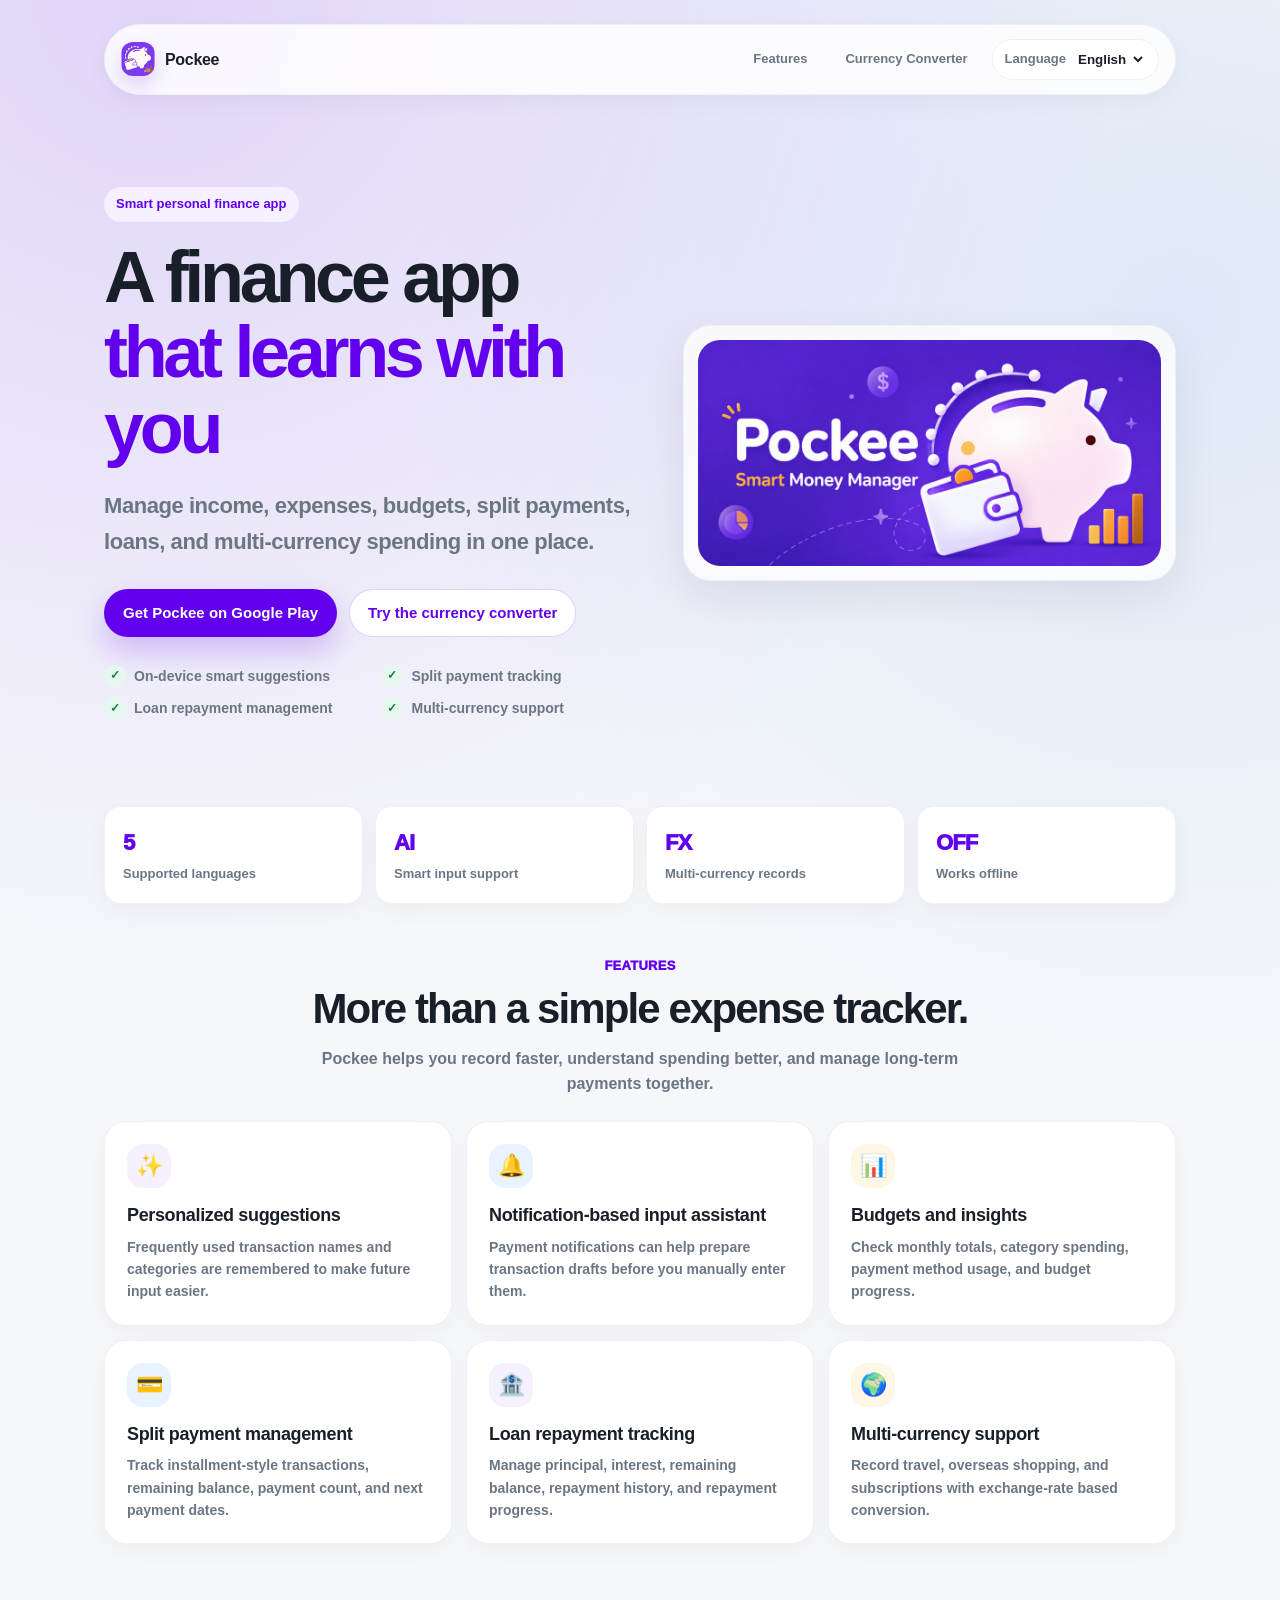
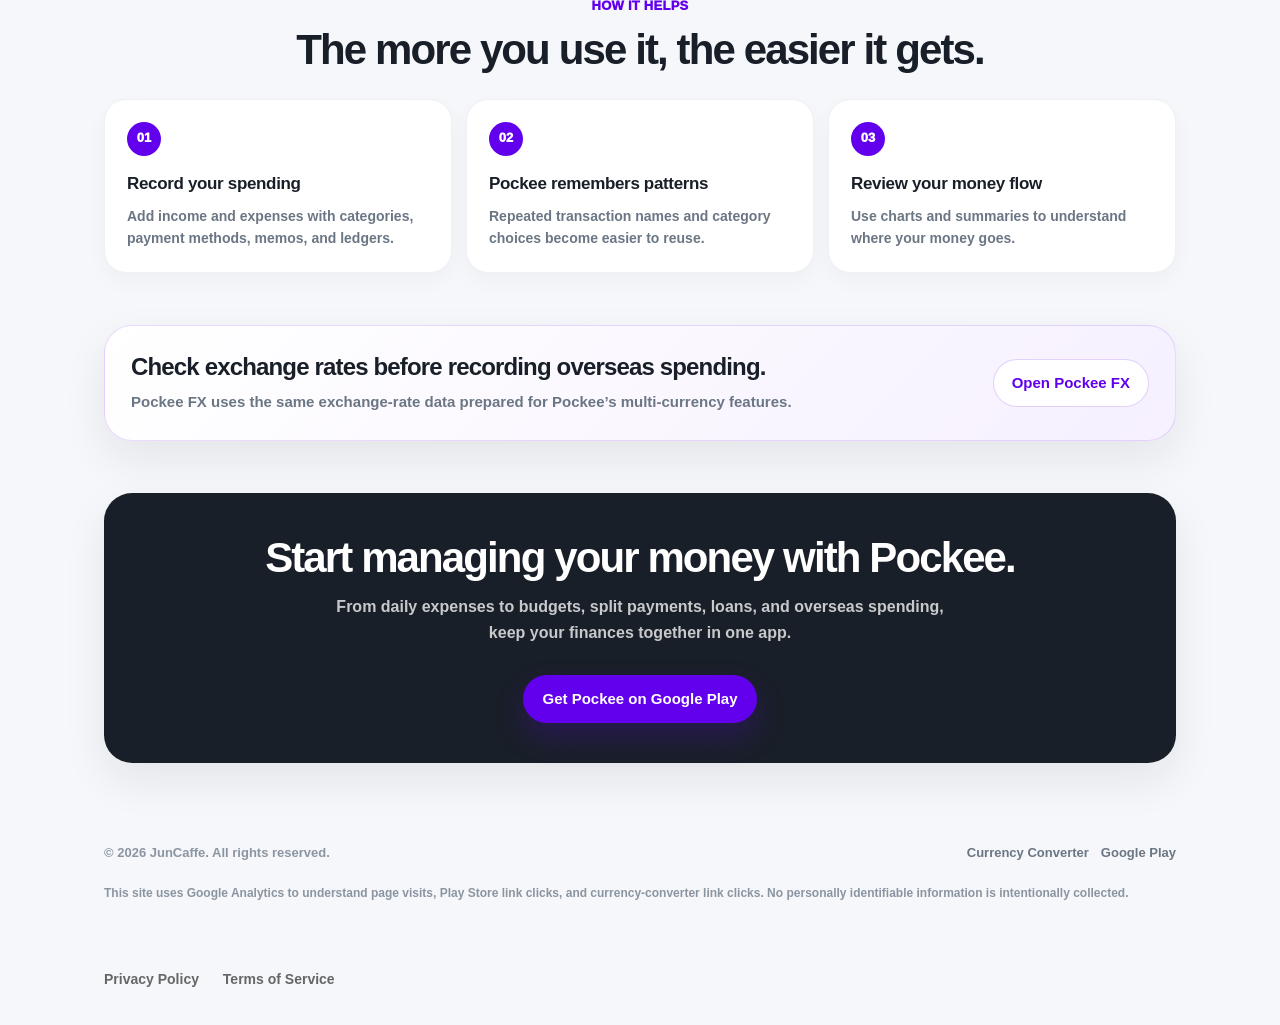
==== commit ac551e68: "Add Privacy Policy and Terms of Service links Added links to Privacy Policy and Terms of Service in " ====
--- a/index.html
+++ b/index.html
@@ -958,6 +958,10 @@
             </div>
             <div style="flex-basis: 100%; margin-top: 4px; font-size: 12px; line-height: 1.5;" data-i18n="analyticsNotice">
                 This site uses Google Analytics to understand page visits, Play Store link clicks, and currency-converter link clicks. No personally identifiable information is intentionally collected.
+            </div>
+            <div style="margin-top: 50px; text-align: center; font-size: 14px;">
+                <a href="https://juncaffe.github.io/privacy/en.html" target="_blank" style="margin-right: 20px; color: #666; text-decoration: none;">Privacy Policy</a>
+                <a href="https://juncaffe.github.io/terms/en.html" target="_blank" style="color: #666; text-decoration: none;">Terms of Service</a>
             </div>
         </footer>
     </div>
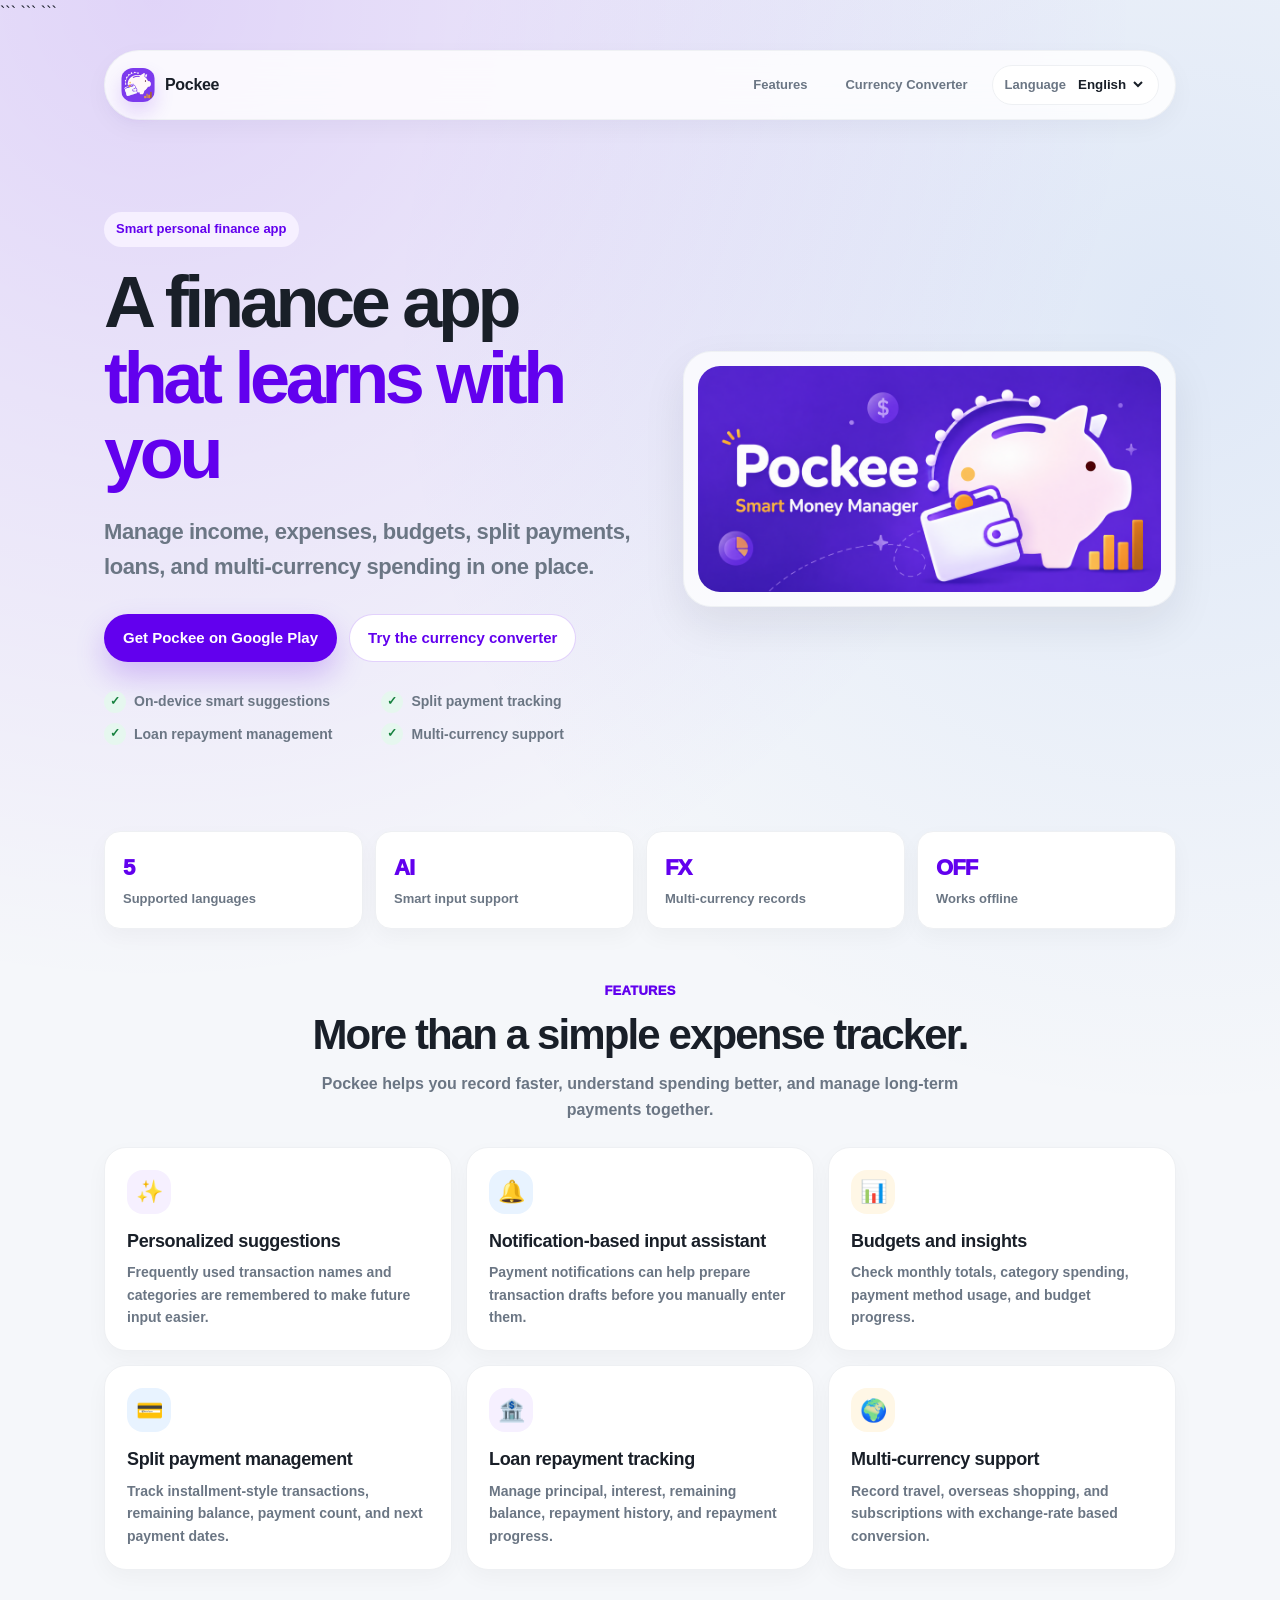
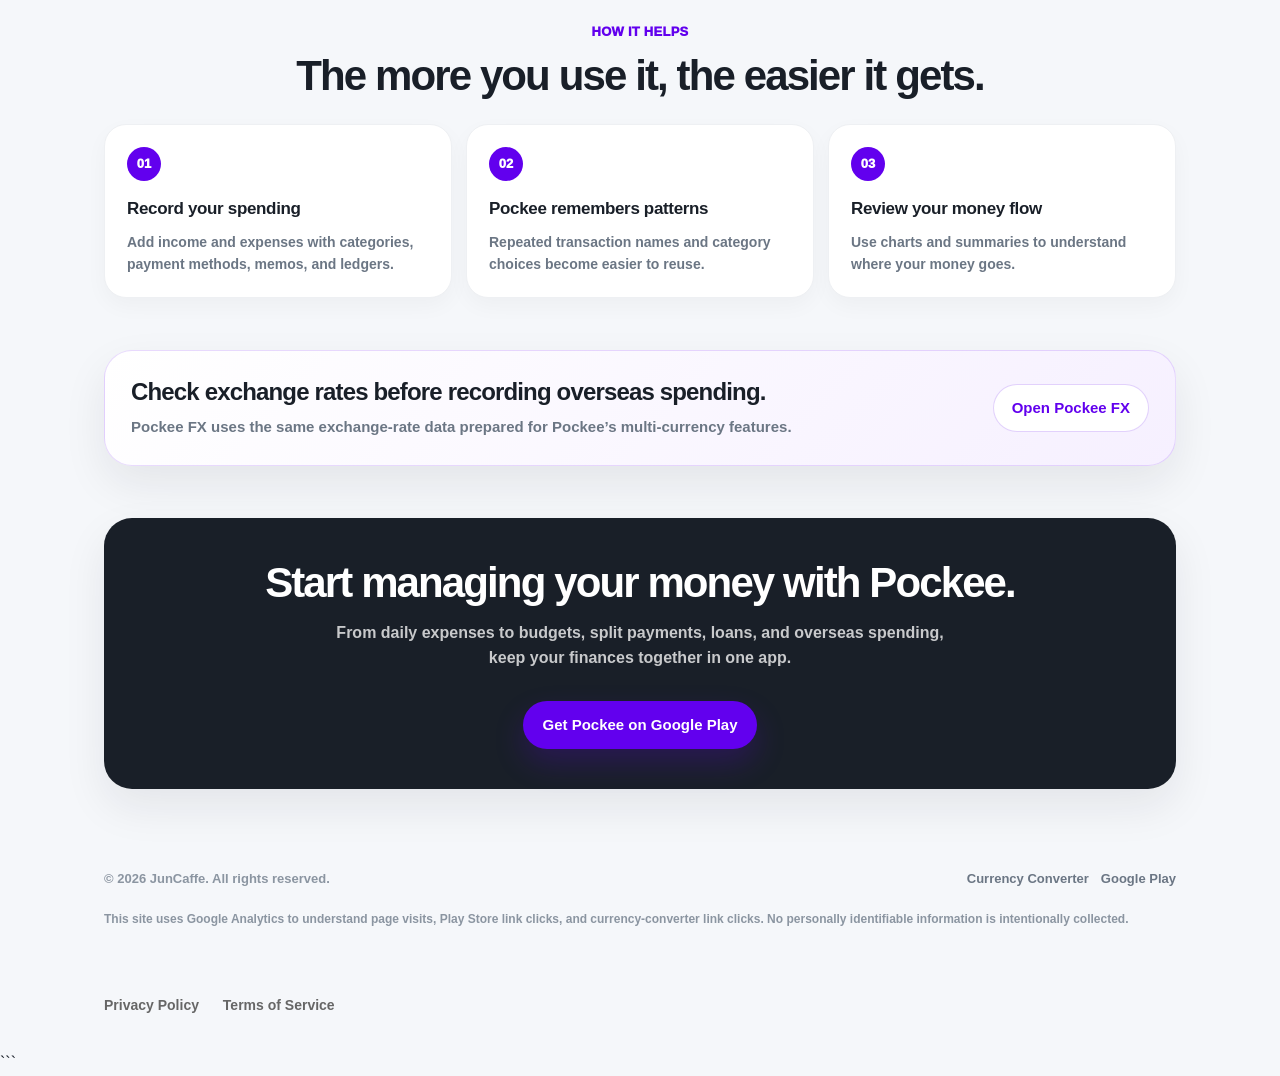
==== commit d10af7b2: "Update print statement from 'Hello' to 'Goodbye'" ====
--- a/index.html
+++ b/index.html
@@ -1,4 +1,5 @@
 <!DOCTYPE html>
+
 <html lang="en">
 <head>
     <meta name="google-site-verification" content="hcS0r8AD-3QUX4LmOXIKBfwD13iGkd7-PeI0zG_Q9LM" />
@@ -11,1514 +12,1511 @@
     <meta name="robots" content="index, follow">
     <meta name="theme-color" content="#6200EE">
 
-
-    <script>
-        (function () {
-            var supported = ['en', 'ko', 'ja', 'zh-cn', 'zh-tw'];
-
-            function normalizeLanguage(value) {
-                var normalized = String(value || '').trim().toLowerCase().replace('_', '-');
-                if (supported.indexOf(normalized) >= 0) return normalized;
-                if (normalized === 'zh' || normalized.indexOf('hans') >= 0) return 'zh-cn';
-                if (normalized === 'zh-hk' || normalized === 'zh-mo' || normalized.indexOf('hant') >= 0) return 'zh-tw';
-                return null;
+```
+<script>
+    (function () {
+        var supported = ['en', 'ko', 'ja', 'zh-cn', 'zh-tw'];
+
+        function normalizeLanguage(value) {
+            var normalized = String(value || '').trim().toLowerCase().replace('_', '-');
+            if (supported.indexOf(normalized) >= 0) return normalized;
+            if (normalized === 'zh' || normalized.indexOf('hans') >= 0) return 'zh-cn';
+            if (normalized === 'zh-hk' || normalized === 'zh-mo' || normalized.indexOf('hant') >= 0) return 'zh-tw';
+            return null;
+        }
+
+        function detectBrowserLanguage() {
+            var candidates = [];
+            if (navigator.languages && navigator.languages.length) {
+                candidates = candidates.concat(navigator.languages);
             }
-
-            function detectBrowserLanguage() {
-                var candidates = [];
-                if (navigator.languages && navigator.languages.length) {
-                    candidates = candidates.concat(navigator.languages);
-                }
-                if (navigator.language) {
-                    candidates.push(navigator.language);
-                }
-
-                for (var i = 0; i < candidates.length; i += 1) {
-                    var raw = String(candidates[i] || '').toLowerCase();
-                    var normalized = normalizeLanguage(raw);
-                    if (normalized) return normalized;
-                    if (raw.indexOf('ko') === 0) return 'ko';
-                    if (raw.indexOf('ja') === 0) return 'ja';
-                    if (raw.indexOf('zh-cn') === 0 || raw.indexOf('hans') >= 0) return 'zh-cn';
-                    if (raw.indexOf('zh-tw') === 0 || raw.indexOf('zh-hk') === 0 || raw.indexOf('hant') >= 0) return 'zh-tw';
-                    if (raw.indexOf('en') === 0) return 'en';
-                }
-
-                return 'en';
+            if (navigator.language) {
+                candidates.push(navigator.language);
             }
 
-            var url = new URL(window.location.href);
-            var currentLang = normalizeLanguage(url.searchParams.get('lang')) || detectBrowserLanguage();
-
-            window.POCKEE_INITIAL_LANG = currentLang;
-
-            if (!url.searchParams.get('lang')) {
-                url.searchParams.set('lang', currentLang);
-                window.history.replaceState({}, '', url.toString());
+            for (var i = 0; i < candidates.length; i += 1) {
+                var raw = String(candidates[i] || '').toLowerCase();
+                var normalized = normalizeLanguage(raw);
+                if (normalized) return normalized;
+                if (raw.indexOf('ko') === 0) return 'ko';
+                if (raw.indexOf('ja') === 0) return 'ja';
+                if (raw.indexOf('zh-cn') === 0 || raw.indexOf('hans') >= 0) return 'zh-cn';
+                if (raw.indexOf('zh-tw') === 0 || raw.indexOf('zh-hk') === 0 || raw.indexOf('hant') >= 0) return 'zh-tw';
+                if (raw.indexOf('en') === 0) return 'en';
             }
-        })();
-    </script>
-
-    <!-- Google Tag Manager -->
-    <script>(function(w,d,s,l,i){w[l]=w[l]||[];w[l].push({'gtm.start':
-    new Date().getTime(),event:'gtm.js'});var f=d.getElementsByTagName(s)[0],
-    j=d.createElement(s),dl=l!='dataLayer'?'&l='+l:'';j.async=true;j.src=
-    'https://www.googletagmanager.com/gtm.js?id='+i+dl;f.parentNode.insertBefore(j,f);
-    })(window,document,'script','dataLayer','GTM-M4HHD8ZD');</script>
-    <!-- End Google Tag Manager -->
-
-    <link rel="canonical" href="https://juncaffe.github.io/?lang=en">
-    <link rel="alternate" hreflang="en" href="https://juncaffe.github.io/?lang=en">
-    <link rel="alternate" hreflang="ko" href="https://juncaffe.github.io/?lang=ko">
-    <link rel="alternate" hreflang="ja" href="https://juncaffe.github.io/?lang=ja">
-    <link rel="alternate" hreflang="zh-CN" href="https://juncaffe.github.io/?lang=zh-cn">
-    <link rel="alternate" hreflang="zh-TW" href="https://juncaffe.github.io/?lang=zh-tw">
-    <link rel="alternate" hreflang="x-default" href="https://juncaffe.github.io/?lang=en">
-
-    <meta property="og:type" content="website">
-    <meta property="og:title" content="Pockee - Smart Personal Finance App">
-    <meta property="og:description" content="Manage income, expenses, budgets, split payments, loans, and multi-currency spending with Pockee.">
-    <meta property="og:url" content="https://juncaffe.github.io/?lang=en">
-    <meta property="og:image" content="https://juncaffe.github.io/assets/images/pockee_graphic_image_en_1024.png">
-
-    <meta name="twitter:card" content="summary_large_image">
-    <meta name="twitter:title" content="Pockee - Smart Personal Finance App">
-    <meta name="twitter:description" content="Manage income, expenses, budgets, split payments, loans, and multi-currency spending with Pockee.">
-    <meta name="twitter:image" content="https://juncaffe.github.io/assets/images/pockee_graphic_image_en_1024.png">
-
-    <script type="application/ld+json" id="structuredData">
-    {
-      "@context": "https://schema.org",
-      "@type": "SoftwareApplication",
-      "name": "Pockee",
-      "applicationCategory": "FinanceApplication",
-      "operatingSystem": "Android",
-      "offers": {
-        "@type": "Offer",
-        "price": "0",
-        "priceCurrency": "USD"
-      },
-      "url": "https://juncaffe.github.io/",
-      "downloadUrl": "https://play.google.com/store/apps/details?id=com.juncaffe.pockee",
-      "description": "Pockee is a smart personal finance app for income, expenses, budgets, split payments, loans, and multi-currency spending."
-    }
-    </script>
-
-    <style>
-        :root {
-            --primary: #6200EE;
-            --primary-dark: #4B00B5;
-            --primary-soft: #F6F0FF;
-            --blue-soft: #E8F3FF;
-            --green-soft: #E6F7EF;
-            --orange-soft: #FFF7E6;
-            --bg: #F5F7FA;
-            --surface: #FFFFFF;
-            --surface-soft: #F9FAFB;
-            --text: #191F28;
-            --sub-text: #6B7684;
-            --muted: #8B95A1;
-            --border: #EEF0F3;
-            --shadow: 0 18px 44px rgba(25,31,40,0.08);
-            --radius-xl: 28px;
-            --radius-lg: 22px;
-            --radius-md: 16px;
-        }
-
-        * {
-            box-sizing: border-box;
-        }
-
-        html {
-            scroll-behavior: smooth;
-        }
-
-        body {
-            margin: 0;
-            font-family: -apple-system, BlinkMacSystemFont, "Segoe UI", Roboto, Helvetica, Arial, sans-serif;
-            background:
-                radial-gradient(circle at 12% 0%, rgba(98, 0, 238, 0.14), transparent 34%),
-                radial-gradient(circle at 92% 12%, rgba(27, 100, 218, 0.10), transparent 30%),
-                var(--bg);
-            color: var(--text);
-            line-height: 1.6;
-            -webkit-text-size-adjust: 100%;
-        }
-
-        a {
-            color: inherit;
-            text-decoration: none;
-        }
-
+
+            return 'en';
+        }
+
+        var url = new URL(window.location.href);
+        var explicitLang = normalizeLanguage(url.searchParams.get('lang'));
+        var currentLang = explicitLang || detectBrowserLanguage();
+
+        window.POCKEE_INITIAL_LANG = currentLang;
+    })();
+</script>
+
+<!-- Google Tag Manager -->
+<script>(function(w,d,s,l,i){w[l]=w[l]||[];w[l].push({'gtm.start':
+new Date().getTime(),event:'gtm.js'});var f=d.getElementsByTagName(s)[0],
+j=d.createElement(s),dl=l!='dataLayer'?'&l='+l:'';j.async=true;j.src=
+'https://www.googletagmanager.com/gtm.js?id='+i+dl;f.parentNode.insertBefore(j,f);
+})(window,document,'script','dataLayer','GTM-M4HHD8ZD');</script>
+<!-- End Google Tag Manager -->
+
+<link rel="canonical" href="https://juncaffe.github.io/">
+<link rel="alternate" hreflang="en" href="https://juncaffe.github.io/?lang=en">
+<link rel="alternate" hreflang="ko" href="https://juncaffe.github.io/?lang=ko">
+<link rel="alternate" hreflang="ja" href="https://juncaffe.github.io/?lang=ja">
+<link rel="alternate" hreflang="zh-CN" href="https://juncaffe.github.io/?lang=zh-cn">
+<link rel="alternate" hreflang="zh-TW" href="https://juncaffe.github.io/?lang=zh-tw">
+<link rel="alternate" hreflang="x-default" href="https://juncaffe.github.io/">
+
+<meta property="og:type" content="website">
+<meta property="og:title" content="Pockee - Smart Personal Finance App">
+<meta property="og:description" content="Manage income, expenses, budgets, split payments, loans, and multi-currency spending with Pockee.">
+<meta property="og:url" content="https://juncaffe.github.io/">
+<meta property="og:image" content="https://juncaffe.github.io/assets/images/pockee_graphic_image_en_1024.png">
+
+<meta name="twitter:card" content="summary_large_image">
+<meta name="twitter:title" content="Pockee - Smart Personal Finance App">
+<meta name="twitter:description" content="Manage income, expenses, budgets, split payments, loans, and multi-currency spending with Pockee.">
+<meta name="twitter:image" content="https://juncaffe.github.io/assets/images/pockee_graphic_image_en_1024.png">
+
+<script type="application/ld+json" id="structuredData">
+{
+  "@context": "https://schema.org",
+  "@type": "SoftwareApplication",
+  "name": "Pockee",
+  "applicationCategory": "FinanceApplication",
+  "operatingSystem": "Android",
+  "offers": {
+    "@type": "Offer",
+    "price": "0",
+    "priceCurrency": "USD"
+  },
+  "url": "https://juncaffe.github.io/",
+  "downloadUrl": "https://play.google.com/store/apps/details?id=com.juncaffe.pockee",
+  "description": "Pockee is a smart personal finance app for income, expenses, budgets, split payments, loans, and multi-currency spending."
+}
+</script>
+
+<style>
+    :root {
+        --primary: #6200EE;
+        --primary-dark: #4B00B5;
+        --primary-soft: #F6F0FF;
+        --blue-soft: #E8F3FF;
+        --green-soft: #E6F7EF;
+        --orange-soft: #FFF7E6;
+        --bg: #F5F7FA;
+        --surface: #FFFFFF;
+        --surface-soft: #F9FAFB;
+        --text: #191F28;
+        --sub-text: #6B7684;
+        --muted: #8B95A1;
+        --border: #EEF0F3;
+        --shadow: 0 18px 44px rgba(25,31,40,0.08);
+        --radius-xl: 28px;
+        --radius-lg: 22px;
+        --radius-md: 16px;
+    }
+
+    * {
+        box-sizing: border-box;
+    }
+
+    html {
+        scroll-behavior: smooth;
+    }
+
+    body {
+        margin: 0;
+        font-family: -apple-system, BlinkMacSystemFont, "Segoe UI", Roboto, Helvetica, Arial, sans-serif;
+        background:
+            radial-gradient(circle at 12% 0%, rgba(98, 0, 238, 0.14), transparent 34%),
+            radial-gradient(circle at 92% 12%, rgba(27, 100, 218, 0.10), transparent 30%),
+            var(--bg);
+        color: var(--text);
+        line-height: 1.6;
+        -webkit-text-size-adjust: 100%;
+    }
+
+    a {
+        color: inherit;
+        text-decoration: none;
+    }
+
+    .page {
+        max-width: 1120px;
+        margin: 0 auto;
+        padding: 24px;
+    }
+
+    .nav {
+        display: flex;
+        align-items: center;
+        justify-content: space-between;
+        gap: 16px;
+        margin-bottom: 28px;
+        padding: 14px 16px;
+        border: 1px solid rgba(238, 240, 243, 0.9);
+        border-radius: 999px;
+        background: rgba(255, 255, 255, 0.82);
+        backdrop-filter: blur(14px);
+        box-shadow: 0 8px 24px rgba(25,31,40,0.04);
+        position: sticky;
+        top: 12px;
+        z-index: 20;
+    }
+
+    .brand {
+        display: inline-flex;
+        align-items: center;
+        gap: 10px;
+        font-weight: 900;
+        letter-spacing: -0.02em;
+    }
+
+    .brand-icon {
+        width: 34px;
+        height: 34px;
+        border-radius: 12px;
+        display: grid;
+        place-items: center;
+        background: #FFFFFF;
+        box-shadow: 0 10px 20px rgba(98,0,238,0.16);
+        overflow: hidden;
+        flex: 0 0 auto;
+    }
+
+    .brand-icon-img {
+        width: 100%;
+        height: 100%;
+        display: block;
+        object-fit: cover;
+    }
+
+    .nav-actions {
+        display: flex;
+        align-items: center;
+        justify-content: flex-end;
+        gap: 10px;
+        flex-wrap: wrap;
+    }
+
+    .language-control {
+        display: inline-flex;
+        align-items: center;
+        gap: 8px;
+        padding: 9px 12px;
+        border: 1px solid var(--border);
+        border-radius: 999px;
+        background: #fff;
+        color: var(--sub-text);
+        font-size: 13px;
+        font-weight: 800;
+    }
+
+    .language-control select {
+        border: 0;
+        outline: 0;
+        background: transparent;
+        color: var(--text);
+        font-weight: 900;
+    }
+
+    .nav-link {
+        padding: 10px 14px;
+        border-radius: 999px;
+        color: var(--sub-text);
+        font-size: 13px;
+        font-weight: 900;
+    }
+
+    .nav-link:hover {
+        background: var(--surface-soft);
+        color: var(--text);
+    }
+
+    .hero {
+        display: grid;
+        grid-template-columns: minmax(0, 1.05fr) minmax(300px, 0.95fr);
+        gap: 34px;
+        align-items: center;
+        padding: 40px 0 34px;
+    }
+
+    .hero-copy {
+        min-width: 0;
+    }
+
+    .eyebrow {
+        display: inline-flex;
+        align-items: center;
+        gap: 8px;
+        padding: 7px 12px;
+        border-radius: 999px;
+        background: var(--primary-soft);
+        color: var(--primary);
+        font-size: 13px;
+        font-weight: 900;
+        margin-bottom: 18px;
+    }
+
+    h1 {
+        margin: 0;
+        font-size: clamp(40px, 6vw, 72px);
+        line-height: 1.05;
+        letter-spacing: -0.06em;
+    }
+
+    .hero-title-accent {
+        color: var(--primary);
+    }
+
+    .hero-subtitle {
+        margin: 22px 0 0;
+        color: var(--sub-text);
+        font-size: clamp(17px, 2.1vw, 22px);
+        font-weight: 600;
+        letter-spacing: -0.02em;
+        max-width: 660px;
+    }
+
+    .cta-row {
+        display: flex;
+        gap: 12px;
+        flex-wrap: wrap;
+        margin-top: 30px;
+    }
+
+    .button {
+        display: inline-flex;
+        align-items: center;
+        justify-content: center;
+        gap: 8px;
+        min-height: 48px;
+        padding: 0 18px;
+        border-radius: 999px;
+        font-size: 15px;
+        font-weight: 900;
+        border: 1px solid transparent;
+        transition: transform 0.2s, box-shadow 0.2s, background 0.2s;
+    }
+
+    .button:hover {
+        transform: translateY(-1px);
+    }
+
+    .button-primary {
+        background: var(--primary);
+        color: #fff;
+        box-shadow: 0 14px 30px rgba(98,0,238,0.22);
+    }
+
+    .button-primary:hover {
+        background: var(--primary-dark);
+    }
+
+    .button-secondary {
+        background: #fff;
+        color: var(--primary);
+        border-color: rgba(98,0,238,0.18);
+    }
+
+    .button-secondary:hover {
+        background: var(--primary-soft);
+    }
+
+    .hero-points {
+        display: grid;
+        grid-template-columns: repeat(2, minmax(0, 1fr));
+        gap: 10px;
+        margin-top: 28px;
+        max-width: 660px;
+    }
+
+    .hero-point {
+        display: flex;
+        align-items: center;
+        gap: 8px;
+        color: var(--sub-text);
+        font-size: 14px;
+        font-weight: 800;
+    }
+
+    .check {
+        width: 22px;
+        height: 22px;
+        flex: 0 0 auto;
+        display: grid;
+        place-items: center;
+        border-radius: 999px;
+        background: var(--green-soft);
+        color: #15803D;
+        font-size: 12px;
+        font-weight: 900;
+    }
+
+    .visual-card {
+        padding: 14px;
+        border-radius: var(--radius-xl);
+        background: rgba(255,255,255,0.75);
+        border: 1px solid rgba(238,240,243,0.9);
+        box-shadow: var(--shadow);
+    }
+
+    .graphic-img {
+        display: block;
+        width: 100%;
+        height: auto;
+        border-radius: 22px;
+        background: #fff;
+    }
+
+    .trust-strip {
+        display: grid;
+        grid-template-columns: repeat(4, minmax(0, 1fr));
+        gap: 12px;
+        margin: 18px 0 44px;
+    }
+
+    .trust-item {
+        padding: 18px;
+        border-radius: var(--radius-md);
+        background: #fff;
+        border: 1px solid var(--border);
+        box-shadow: 0 8px 22px rgba(25,31,40,0.035);
+    }
+
+    .trust-value {
+        color: var(--primary);
+        font-size: 22px;
+        font-weight: 950;
+        letter-spacing: -0.04em;
+    }
+
+    .trust-label {
+        margin-top: 4px;
+        color: var(--sub-text);
+        font-size: 13px;
+        font-weight: 800;
+    }
+
+    section {
+        margin: 52px 0;
+    }
+
+    .section-head {
+        max-width: 720px;
+        margin: 0 auto 24px;
+        text-align: center;
+    }
+
+    .section-kicker {
+        color: var(--primary);
+        font-size: 13px;
+        font-weight: 950;
+        letter-spacing: 0.02em;
+        text-transform: uppercase;
+    }
+
+    .section-title {
+        margin: 8px 0 0;
+        font-size: clamp(28px, 4vw, 42px);
+        line-height: 1.18;
+        letter-spacing: -0.045em;
+    }
+
+    .section-description {
+        margin: 12px auto 0;
+        color: var(--sub-text);
+        font-size: 16px;
+        font-weight: 600;
+        max-width: 680px;
+    }
+
+    .feature-grid {
+        display: grid;
+        grid-template-columns: repeat(3, minmax(0, 1fr));
+        gap: 14px;
+    }
+
+    .feature-card {
+        background: #fff;
+        border: 1px solid var(--border);
+        border-radius: var(--radius-lg);
+        padding: 22px;
+        box-shadow: 0 8px 22px rgba(25,31,40,0.035);
+    }
+
+    .feature-icon {
+        width: 44px;
+        height: 44px;
+        border-radius: 16px;
+        display: grid;
+        place-items: center;
+        font-size: 22px;
+        background: var(--primary-soft);
+        margin-bottom: 16px;
+    }
+
+    .feature-card:nth-child(2n) .feature-icon {
+        background: var(--blue-soft);
+    }
+
+    .feature-card:nth-child(3n) .feature-icon {
+        background: var(--orange-soft);
+    }
+
+    .feature-title {
+        margin: 0;
+        font-size: 18px;
+        line-height: 1.25;
+        letter-spacing: -0.02em;
+    }
+
+    .feature-description {
+        margin: 9px 0 0;
+        color: var(--sub-text);
+        font-size: 14px;
+        font-weight: 600;
+    }
+
+    .flow {
+        display: grid;
+        grid-template-columns: repeat(3, minmax(0, 1fr));
+        gap: 14px;
+    }
+
+    .flow-step {
+        position: relative;
+        padding: 22px;
+        border-radius: var(--radius-lg);
+        background: var(--surface);
+        border: 1px solid var(--border);
+        box-shadow: 0 8px 22px rgba(25,31,40,0.035);
+    }
+
+    .step-number {
+        display: inline-flex;
+        align-items: center;
+        justify-content: center;
+        width: 34px;
+        height: 34px;
+        border-radius: 999px;
+        background: var(--primary);
+        color: #fff;
+        font-size: 13px;
+        font-weight: 950;
+        margin-bottom: 14px;
+    }
+
+    .flow-title {
+        margin: 0;
+        font-size: 17px;
+        letter-spacing: -0.02em;
+    }
+
+    .flow-description {
+        margin: 8px 0 0;
+        color: var(--sub-text);
+        font-size: 14px;
+        font-weight: 600;
+    }
+
+    .fx-banner {
+        display: grid;
+        grid-template-columns: minmax(0, 1fr) auto;
+        gap: 20px;
+        align-items: center;
+        padding: 26px;
+        border-radius: var(--radius-xl);
+        background: linear-gradient(135deg, #FFFFFF, #F6F0FF);
+        border: 1px solid rgba(98,0,238,0.14);
+        box-shadow: var(--shadow);
+    }
+
+    .fx-title {
+        margin: 0;
+        font-size: 24px;
+        line-height: 1.25;
+        letter-spacing: -0.035em;
+    }
+
+    .fx-description {
+        margin: 8px 0 0;
+        color: var(--sub-text);
+        font-size: 15px;
+        font-weight: 650;
+    }
+
+    .final-cta {
+        text-align: center;
+        padding: 40px 24px;
+        border-radius: var(--radius-xl);
+        background: var(--text);
+        color: #fff;
+        box-shadow: var(--shadow);
+    }
+
+    .final-cta h2 {
+        margin: 0;
+        font-size: clamp(28px, 4vw, 42px);
+        line-height: 1.18;
+        letter-spacing: -0.045em;
+    }
+
+    .final-cta p {
+        margin: 12px auto 0;
+        max-width: 640px;
+        color: rgba(255,255,255,0.76);
+        font-size: 16px;
+        font-weight: 600;
+    }
+
+    .final-cta .cta-row {
+        justify-content: center;
+    }
+
+    footer {
+        display: flex;
+        justify-content: space-between;
+        gap: 16px;
+        flex-wrap: wrap;
+        padding: 28px 0 10px;
+        color: var(--muted);
+        font-size: 13px;
+        font-weight: 700;
+    }
+
+    .footer-links {
+        display: flex;
+        gap: 12px;
+        flex-wrap: wrap;
+    }
+
+    .footer-links a {
+        color: var(--sub-text);
+    }
+
+    @media (max-width: 860px) {
         .page {
-            max-width: 1120px;
-            margin: 0 auto;
-            padding: 24px;
+            padding: 16px;
         }
 
         .nav {
-            display: flex;
-            align-items: center;
+            align-items: stretch;
+            border-radius: 22px;
+            position: static;
+            flex-direction: column;
+        }
+
+        .nav-actions {
+            justify-content: flex-start;
+        }
+
+        .hero {
+            grid-template-columns: 1fr;
+            padding-top: 22px;
+        }
+
+        .hero-points {
+            grid-template-columns: 1fr;
+        }
+
+        .trust-strip,
+        .feature-grid,
+        .flow {
+            grid-template-columns: 1fr;
+        }
+
+        .fx-banner {
+            grid-template-columns: 1fr;
+        }
+
+        .fx-banner .button {
+            width: 100%;
+        }
+    }
+
+    @media (max-width: 520px) {
+        .nav-actions,
+        .cta-row {
+            flex-direction: column;
+            align-items: stretch;
+        }
+
+        .language-control,
+        .button,
+        .nav-link {
+            width: 100%;
+        }
+
+        .language-control {
             justify-content: space-between;
-            gap: 16px;
-            margin-bottom: 28px;
-            padding: 14px 16px;
-            border: 1px solid rgba(238, 240, 243, 0.9);
-            border-radius: 999px;
-            background: rgba(255, 255, 255, 0.82);
-            backdrop-filter: blur(14px);
-            box-shadow: 0 8px 24px rgba(25,31,40,0.04);
-            position: sticky;
-            top: 12px;
-            z-index: 20;
-        }
-
-        .brand {
-            display: inline-flex;
-            align-items: center;
-            gap: 10px;
-            font-weight: 900;
-            letter-spacing: -0.02em;
-        }
-
-        .brand-icon {
-            width: 34px;
-            height: 34px;
-            border-radius: 12px;
-            display: grid;
-            place-items: center;
-            background: #FFFFFF;
-            box-shadow: 0 10px 20px rgba(98,0,238,0.16);
-            overflow: hidden;
-            flex: 0 0 auto;
-        }
-
-        .brand-icon-img {
-            width: 100%;
-            height: 100%;
-            display: block;
-            object-fit: cover;
-        }
-
-        .nav-actions {
-            display: flex;
-            align-items: center;
-            justify-content: flex-end;
-            gap: 10px;
-            flex-wrap: wrap;
-        }
-
-        .language-control {
-            display: inline-flex;
-            align-items: center;
-            gap: 8px;
-            padding: 9px 12px;
-            border: 1px solid var(--border);
-            border-radius: 999px;
-            background: #fff;
-            color: var(--sub-text);
-            font-size: 13px;
-            font-weight: 800;
-        }
-
-        .language-control select {
-            border: 0;
-            outline: 0;
-            background: transparent;
-            color: var(--text);
-            font-weight: 900;
-        }
-
-        .nav-link {
-            padding: 10px 14px;
-            border-radius: 999px;
-            color: var(--sub-text);
-            font-size: 13px;
-            font-weight: 900;
-        }
-
-        .nav-link:hover {
-            background: var(--surface-soft);
-            color: var(--text);
         }
 
         .hero {
-            display: grid;
-            grid-template-columns: minmax(0, 1.05fr) minmax(300px, 0.95fr);
-            gap: 34px;
-            align-items: center;
-            padding: 40px 0 34px;
-        }
-
-        .hero-copy {
-            min-width: 0;
-        }
-
-        .eyebrow {
-            display: inline-flex;
-            align-items: center;
-            gap: 8px;
-            padding: 7px 12px;
-            border-radius: 999px;
-            background: var(--primary-soft);
-            color: var(--primary);
-            font-size: 13px;
-            font-weight: 900;
-            margin-bottom: 18px;
-        }
-
-        h1 {
-            margin: 0;
-            font-size: clamp(40px, 6vw, 72px);
-            line-height: 1.05;
-            letter-spacing: -0.06em;
-        }
-
-        .hero-title-accent {
-            color: var(--primary);
-        }
-
-        .hero-subtitle {
-            margin: 22px 0 0;
-            color: var(--sub-text);
-            font-size: clamp(17px, 2.1vw, 22px);
-            font-weight: 600;
-            letter-spacing: -0.02em;
-            max-width: 660px;
-        }
-
-        .cta-row {
-            display: flex;
-            gap: 12px;
-            flex-wrap: wrap;
-            margin-top: 30px;
-        }
-
-        .button {
-            display: inline-flex;
-            align-items: center;
-            justify-content: center;
-            gap: 8px;
-            min-height: 48px;
-            padding: 0 18px;
-            border-radius: 999px;
-            font-size: 15px;
-            font-weight: 900;
-            border: 1px solid transparent;
-            transition: transform 0.2s, box-shadow 0.2s, background 0.2s;
-        }
-
-        .button:hover {
-            transform: translateY(-1px);
-        }
-
-        .button-primary {
-            background: var(--primary);
-            color: #fff;
-            box-shadow: 0 14px 30px rgba(98,0,238,0.22);
-        }
-
-        .button-primary:hover {
-            background: var(--primary-dark);
-        }
-
-        .button-secondary {
-            background: #fff;
-            color: var(--primary);
-            border-color: rgba(98,0,238,0.18);
-        }
-
-        .button-secondary:hover {
-            background: var(--primary-soft);
-        }
-
-        .hero-points {
-            display: grid;
-            grid-template-columns: repeat(2, minmax(0, 1fr));
-            gap: 10px;
-            margin-top: 28px;
-            max-width: 660px;
-        }
-
-        .hero-point {
-            display: flex;
-            align-items: center;
-            gap: 8px;
-            color: var(--sub-text);
-            font-size: 14px;
-            font-weight: 800;
-        }
-
-        .check {
-            width: 22px;
-            height: 22px;
-            flex: 0 0 auto;
-            display: grid;
-            place-items: center;
-            border-radius: 999px;
-            background: var(--green-soft);
-            color: #15803D;
-            font-size: 12px;
-            font-weight: 900;
+            gap: 22px;
         }
 
         .visual-card {
-            padding: 14px;
-            border-radius: var(--radius-xl);
-            background: rgba(255,255,255,0.75);
-            border: 1px solid rgba(238,240,243,0.9);
-            box-shadow: var(--shadow);
+            padding: 8px;
+            border-radius: 22px;
         }
 
         .graphic-img {
-            display: block;
-            width: 100%;
-            height: auto;
-            border-radius: 22px;
-            background: #fff;
-        }
-
-        .trust-strip {
-            display: grid;
-            grid-template-columns: repeat(4, minmax(0, 1fr));
-            gap: 12px;
-            margin: 18px 0 44px;
-        }
-
-        .trust-item {
-            padding: 18px;
-            border-radius: var(--radius-md);
-            background: #fff;
-            border: 1px solid var(--border);
-            box-shadow: 0 8px 22px rgba(25,31,40,0.035);
-        }
-
-        .trust-value {
-            color: var(--primary);
-            font-size: 22px;
-            font-weight: 950;
-            letter-spacing: -0.04em;
-        }
-
-        .trust-label {
-            margin-top: 4px;
-            color: var(--sub-text);
-            font-size: 13px;
-            font-weight: 800;
+            border-radius: 18px;
         }
 
         section {
-            margin: 52px 0;
-        }
-
-        .section-head {
-            max-width: 720px;
-            margin: 0 auto 24px;
-            text-align: center;
-        }
-
-        .section-kicker {
-            color: var(--primary);
-            font-size: 13px;
-            font-weight: 950;
-            letter-spacing: 0.02em;
-            text-transform: uppercase;
-        }
-
-        .section-title {
-            margin: 8px 0 0;
-            font-size: clamp(28px, 4vw, 42px);
-            line-height: 1.18;
-            letter-spacing: -0.045em;
-        }
-
-        .section-description {
-            margin: 12px auto 0;
-            color: var(--sub-text);
-            font-size: 16px;
-            font-weight: 600;
-            max-width: 680px;
-        }
-
-        .feature-grid {
-            display: grid;
-            grid-template-columns: repeat(3, minmax(0, 1fr));
-            gap: 14px;
-        }
-
-        .feature-card {
-            background: #fff;
-            border: 1px solid var(--border);
-            border-radius: var(--radius-lg);
-            padding: 22px;
-            box-shadow: 0 8px 22px rgba(25,31,40,0.035);
-        }
-
-        .feature-icon {
-            width: 44px;
-            height: 44px;
-            border-radius: 16px;
-            display: grid;
-            place-items: center;
-            font-size: 22px;
-            background: var(--primary-soft);
-            margin-bottom: 16px;
-        }
-
-        .feature-card:nth-child(2n) .feature-icon {
-            background: var(--blue-soft);
-        }
-
-        .feature-card:nth-child(3n) .feature-icon {
-            background: var(--orange-soft);
-        }
-
-        .feature-title {
-            margin: 0;
-            font-size: 18px;
-            line-height: 1.25;
-            letter-spacing: -0.02em;
-        }
-
-        .feature-description {
-            margin: 9px 0 0;
-            color: var(--sub-text);
-            font-size: 14px;
-            font-weight: 600;
-        }
-
-        .flow {
-            display: grid;
-            grid-template-columns: repeat(3, minmax(0, 1fr));
-            gap: 14px;
-        }
-
-        .flow-step {
-            position: relative;
-            padding: 22px;
-            border-radius: var(--radius-lg);
-            background: var(--surface);
-            border: 1px solid var(--border);
-            box-shadow: 0 8px 22px rgba(25,31,40,0.035);
-        }
-
-        .step-number {
-            display: inline-flex;
-            align-items: center;
-            justify-content: center;
-            width: 34px;
-            height: 34px;
-            border-radius: 999px;
-            background: var(--primary);
-            color: #fff;
-            font-size: 13px;
-            font-weight: 950;
-            margin-bottom: 14px;
-        }
-
-        .flow-title {
-            margin: 0;
-            font-size: 17px;
-            letter-spacing: -0.02em;
-        }
-
-        .flow-description {
-            margin: 8px 0 0;
-            color: var(--sub-text);
-            font-size: 14px;
-            font-weight: 600;
-        }
-
-        .fx-banner {
-            display: grid;
-            grid-template-columns: minmax(0, 1fr) auto;
-            gap: 20px;
-            align-items: center;
-            padding: 26px;
-            border-radius: var(--radius-xl);
-            background: linear-gradient(135deg, #FFFFFF, #F6F0FF);
-            border: 1px solid rgba(98,0,238,0.14);
-            box-shadow: var(--shadow);
-        }
-
-        .fx-title {
-            margin: 0;
-            font-size: 24px;
-            line-height: 1.25;
-            letter-spacing: -0.035em;
-        }
-
-        .fx-description {
-            margin: 8px 0 0;
-            color: var(--sub-text);
-            font-size: 15px;
-            font-weight: 650;
-        }
-
+            margin: 42px 0;
+        }
+
+        .feature-card,
+        .flow-step,
+        .fx-banner,
         .final-cta {
-            text-align: center;
-            padding: 40px 24px;
-            border-radius: var(--radius-xl);
-            background: var(--text);
-            color: #fff;
-            box-shadow: var(--shadow);
-        }
-
-        .final-cta h2 {
-            margin: 0;
-            font-size: clamp(28px, 4vw, 42px);
-            line-height: 1.18;
-            letter-spacing: -0.045em;
-        }
-
-        .final-cta p {
-            margin: 12px auto 0;
-            max-width: 640px;
-            color: rgba(255,255,255,0.76);
-            font-size: 16px;
-            font-weight: 600;
-        }
-
-        .final-cta .cta-row {
-            justify-content: center;
-        }
-
-        footer {
-            display: flex;
-            justify-content: space-between;
-            gap: 16px;
-            flex-wrap: wrap;
-            padding: 28px 0 10px;
-            color: var(--muted);
-            font-size: 13px;
-            font-weight: 700;
-        }
-
-        .footer-links {
-            display: flex;
-            gap: 12px;
-            flex-wrap: wrap;
-        }
-
-        .footer-links a {
-            color: var(--sub-text);
-        }
-
-        @media (max-width: 860px) {
-            .page {
-                padding: 16px;
-            }
-
-            .nav {
-                align-items: stretch;
-                border-radius: 22px;
-                position: static;
-                flex-direction: column;
-            }
-
-            .nav-actions {
-                justify-content: flex-start;
-            }
-
-            .hero {
-                grid-template-columns: 1fr;
-                padding-top: 22px;
-            }
-
-            .hero-points {
-                grid-template-columns: 1fr;
-            }
-
-            .trust-strip,
-            .feature-grid,
-            .flow {
-                grid-template-columns: 1fr;
-            }
-
-            .fx-banner {
-                grid-template-columns: 1fr;
-            }
-
-            .fx-banner .button {
-                width: 100%;
-            }
-        }
-
-        @media (max-width: 520px) {
-            .nav-actions,
-            .cta-row {
-                flex-direction: column;
-                align-items: stretch;
-            }
-
-            .language-control,
-            .button,
-            .nav-link {
-                width: 100%;
-            }
-
-            .language-control {
-                justify-content: space-between;
-            }
-
-            .hero {
-                gap: 22px;
-            }
-
-            .visual-card {
-                padding: 8px;
-                border-radius: 22px;
-            }
-
-            .graphic-img {
-                border-radius: 18px;
-            }
-
-            section {
-                margin: 42px 0;
-            }
-
-            .feature-card,
-            .flow-step,
-            .fx-banner,
-            .final-cta {
-                border-radius: 20px;
-            }
-        }
-    </style>
+            border-radius: 20px;
+        }
+    }
+</style>
+```
+
 </head>
 <body>
 
-    <!-- Google Tag Manager (noscript) -->
-    <noscript><iframe src="https://www.googletagmanager.com/ns.html?id=GTM-M4HHD8ZD"
-    height="0" width="0" style="display:none;visibility:hidden"></iframe></noscript>
-    <!-- End Google Tag Manager (noscript) -->
-    <div class="page">
-        <nav class="nav" aria-label="Main navigation">
-            <a class="brand" href="/" aria-label="Pockee home">
-                <span class="brand-icon">
-                    <img src="./assets/images/pockee_icon.png" alt="Pockee" class="brand-icon-img">
-                </span>
-                <span>Pockee</span>
+```
+<!-- Google Tag Manager (noscript) -->
+<noscript><iframe src="https://www.googletagmanager.com/ns.html?id=GTM-M4HHD8ZD"
+height="0" width="0" style="display:none;visibility:hidden"></iframe></noscript>
+<!-- End Google Tag Manager (noscript) -->
+<div class="page">
+    <nav class="nav" aria-label="Main navigation">
+        <a class="brand" href="/" aria-label="Pockee home">
+            <span class="brand-icon">
+                <img src="./assets/images/pockee_icon.png" alt="Pockee" class="brand-icon-img">
+            </span>
+            <span>Pockee</span>
+        </a>
+        <div class="nav-actions">
+            <a class="nav-link" href="#features" data-i18n="navFeatures">Features</a>
+            <a class="nav-link" id="fxNavLink" href="/pockee-data/?lang=en"
+               data-track="fx_page_click"
+               data-source="pockee_landing"
+               data-page="landing"
+               data-position="nav_fx"
+               data-i18n="navFx">Currency Converter</a>
+            <div class="language-control">
+                <label for="languageSelect" data-i18n="language">Language</label>
+                <select id="languageSelect" aria-label="Language">
+                    <option value="en">English</option>
+                    <option value="ko">한국어</option>
+                    <option value="ja">日本語</option>
+                    <option value="zh-cn">简体中文</option>
+                    <option value="zh-tw">繁體中文</option>
+                </select>
+            </div>
+        </div>
+    </nav>
+
+    <main>
+        <section class="hero" aria-labelledby="heroTitle">
+            <div class="hero-copy">
+                <div class="eyebrow" data-i18n="eyebrow">Smart personal finance app</div>
+                <h1 id="heroTitle">
+                    <span data-i18n="heroTitleLine1">A finance app</span><br>
+                    <span class="hero-title-accent" data-i18n="heroTitleLine2">that learns with you</span>
+                </h1>
+                <p class="hero-subtitle" data-i18n="heroSubtitle">
+                    Manage income, expenses, budgets, split payments, loans, and multi-currency spending in one place.
+                </p>
+                <div class="cta-row">
+                    <a class="button button-primary"
+                       href="https://play.google.com/store/apps/details?id=com.juncaffe.pockee&referrer=utm_source%3Dpockee_landing%26utm_medium%3Dweb%26utm_campaign%3Dlanding_page%26utm_content%3Dhero_cta"
+                       target="_blank"
+                       rel="noopener noreferrer"
+                       data-track="play_store_click"
+                       data-source="pockee_landing"
+                       data-page="landing"
+                       data-position="hero_cta"
+                       data-i18n="primaryCta">
+                        Get Pockee on Google Play
+                    </a>
+                    <a class="button button-secondary" id="heroFxLink" href="/pockee-data/?lang=en"
+                       data-track="fx_page_click"
+                       data-source="pockee_landing"
+                       data-page="landing"
+                       data-position="hero_fx"
+                       data-i18n="secondaryCta">
+                        Try the currency converter
+                    </a>
+                </div>
+                <div class="hero-points">
+                    <div class="hero-point"><span class="check">✓</span><span data-i18n="pointAi">On-device smart suggestions</span></div>
+                    <div class="hero-point"><span class="check">✓</span><span data-i18n="pointInstallment">Split payment tracking</span></div>
+                    <div class="hero-point"><span class="check">✓</span><span data-i18n="pointLoan">Loan repayment management</span></div>
+                    <div class="hero-point"><span class="check">✓</span><span data-i18n="pointCurrency">Multi-currency support</span></div>
+                </div>
+            </div>
+
+            <a class="visual-card"
+               href="https://play.google.com/store/apps/details?id=com.juncaffe.pockee&referrer=utm_source%3Dpockee_landing%26utm_medium%3Dweb%26utm_campaign%3Dlanding_page%26utm_content%3Dhero_image_cta"
+               target="_blank"
+               rel="noopener noreferrer"
+               data-track="play_store_click"
+               data-source="pockee_landing"
+               data-page="landing"
+               data-position="hero_image_cta"
+               aria-label="Open Pockee on Google Play">
+                <img src="./assets/images/pockee_graphic_image_en_1024.png"
+                     alt="Pockee app graphic"
+                     class="graphic-img"
+                     id="heroImage">
             </a>
-            <div class="nav-actions">
-                <a class="nav-link" href="#features" data-i18n="navFeatures">Features</a>
-                <a class="nav-link" id="fxNavLink" href="/pockee-data/?lang=en"
+        </section>
+
+        <div class="trust-strip" aria-label="Pockee highlights">
+            <div class="trust-item">
+                <div class="trust-value" data-i18n="trustValue1">5</div>
+                <div class="trust-label" data-i18n="trustLabel1">Supported languages</div>
+            </div>
+            <div class="trust-item">
+                <div class="trust-value" data-i18n="trustValue2">AI</div>
+                <div class="trust-label" data-i18n="trustLabel2">Smart input support</div>
+            </div>
+            <div class="trust-item">
+                <div class="trust-value" data-i18n="trustValue3">FX</div>
+                <div class="trust-label" data-i18n="trustLabel3">Multi-currency records</div>
+            </div>
+            <div class="trust-item">
+                <div class="trust-value" data-i18n="trustValue4">OFF</div>
+                <div class="trust-label" data-i18n="trustLabel4">Works offline</div>
+            </div>
+        </div>
+
+        <section id="features" aria-labelledby="featuresTitle">
+            <div class="section-head">
+                <div class="section-kicker" data-i18n="featuresKicker">Features</div>
+                <h2 class="section-title" id="featuresTitle" data-i18n="featuresTitle">
+                    More than a simple expense tracker.
+                </h2>
+                <p class="section-description" data-i18n="featuresDescription">
+                    Pockee helps you record faster, understand spending better, and manage long-term payments together.
+                </p>
+            </div>
+
+            <div class="feature-grid">
+                <article class="feature-card">
+                    <div class="feature-icon">✨</div>
+                    <h3 class="feature-title" data-i18n="feature1Title">Personalized suggestions</h3>
+                    <p class="feature-description" data-i18n="feature1Desc">
+                        Frequently used transaction names and categories are remembered to make future input easier.
+                    </p>
+                </article>
+
+                <article class="feature-card">
+                    <div class="feature-icon">🔔</div>
+                    <h3 class="feature-title" data-i18n="feature2Title">Notification-based input assistant</h3>
+                    <p class="feature-description" data-i18n="feature2Desc">
+                        Payment notifications can help prepare transaction drafts before you manually enter them.
+                    </p>
+                </article>
+
+                <article class="feature-card">
+                    <div class="feature-icon">📊</div>
+                    <h3 class="feature-title" data-i18n="feature3Title">Budgets and insights</h3>
+                    <p class="feature-description" data-i18n="feature3Desc">
+                        Check monthly totals, category spending, payment method usage, and budget progress.
+                    </p>
+                </article>
+
+                <article class="feature-card">
+                    <div class="feature-icon">💳</div>
+                    <h3 class="feature-title" data-i18n="feature4Title">Split payment management</h3>
+                    <p class="feature-description" data-i18n="feature4Desc">
+                        Track installment-style transactions, remaining balance, payment count, and next payment dates.
+                    </p>
+                </article>
+
+                <article class="feature-card">
+                    <div class="feature-icon">🏦</div>
+                    <h3 class="feature-title" data-i18n="feature5Title">Loan repayment tracking</h3>
+                    <p class="feature-description" data-i18n="feature5Desc">
+                        Manage principal, interest, remaining balance, repayment history, and repayment progress.
+                    </p>
+                </article>
+
+                <article class="feature-card">
+                    <div class="feature-icon">🌍</div>
+                    <h3 class="feature-title" data-i18n="feature6Title">Multi-currency support</h3>
+                    <p class="feature-description" data-i18n="feature6Desc">
+                        Record travel, overseas shopping, and subscriptions with exchange-rate based conversion.
+                    </p>
+                </article>
+            </div>
+        </section>
+
+        <section aria-labelledby="flowTitle">
+            <div class="section-head">
+                <div class="section-kicker" data-i18n="flowKicker">How it helps</div>
+                <h2 class="section-title" id="flowTitle" data-i18n="flowTitle">
+                    The more you use it, the easier it gets.
+                </h2>
+            </div>
+
+            <div class="flow">
+                <article class="flow-step">
+                    <div class="step-number">01</div>
+                    <h3 class="flow-title" data-i18n="flow1Title">Record your spending</h3>
+                    <p class="flow-description" data-i18n="flow1Desc">
+                        Add income and expenses with categories, payment methods, memos, and ledgers.
+                    </p>
+                </article>
+
+                <article class="flow-step">
+                    <div class="step-number">02</div>
+                    <h3 class="flow-title" data-i18n="flow2Title">Pockee remembers patterns</h3>
+                    <p class="flow-description" data-i18n="flow2Desc">
+                        Repeated transaction names and category choices become easier to reuse.
+                    </p>
+                </article>
+
+                <article class="flow-step">
+                    <div class="step-number">03</div>
+                    <h3 class="flow-title" data-i18n="flow3Title">Review your money flow</h3>
+                    <p class="flow-description" data-i18n="flow3Desc">
+                        Use charts and summaries to understand where your money goes.
+                    </p>
+                </article>
+            </div>
+        </section>
+
+        <section aria-labelledby="fxTitle">
+            <div class="fx-banner">
+                <div>
+                    <h2 class="fx-title" id="fxTitle" data-i18n="fxTitle">
+                        Check exchange rates before recording overseas spending.
+                    </h2>
+                    <p class="fx-description" data-i18n="fxDescription">
+                        Pockee FX uses the same exchange-rate data prepared for Pockee's multi-currency features.
+                    </p>
+                </div>
+                <a class="button button-secondary" id="fxBannerLink" href="/pockee-data/?lang=en"
                    data-track="fx_page_click"
                    data-source="pockee_landing"
                    data-page="landing"
-                   data-position="nav_fx"
-                   data-i18n="navFx">Currency Converter</a>
-                <div class="language-control">
-                    <label for="languageSelect" data-i18n="language">Language</label>
-                    <select id="languageSelect" aria-label="Language">
-                        <option value="en">English</option>
-                        <option value="ko">한국어</option>
-                        <option value="ja">日本語</option>
-                        <option value="zh-cn">简体中文</option>
-                        <option value="zh-tw">繁體中文</option>
-                    </select>
-                </div>
+                   data-position="banner_fx"
+                   data-i18n="fxCta">
+                    Open Pockee FX
+                </a>
             </div>
-        </nav>
-
-        <main>
-            <section class="hero" aria-labelledby="heroTitle">
-                <div class="hero-copy">
-                    <div class="eyebrow" data-i18n="eyebrow">Smart personal finance app</div>
-                    <h1 id="heroTitle">
-                        <span data-i18n="heroTitleLine1">A finance app</span><br>
-                        <span class="hero-title-accent" data-i18n="heroTitleLine2">that learns with you</span>
-                    </h1>
-                    <p class="hero-subtitle" data-i18n="heroSubtitle">
-                        Manage income, expenses, budgets, split payments, loans, and multi-currency spending in one place.
-                    </p>
-                    <div class="cta-row">
-                        <a class="button button-primary"
-                           href="https://play.google.com/store/apps/details?id=com.juncaffe.pockee&referrer=utm_source%3Dpockee_landing%26utm_medium%3Dweb%26utm_campaign%3Dlanding_page%26utm_content%3Dhero_cta"
-                           target="_blank"
-                           rel="noopener noreferrer"
-                           data-track="play_store_click"
-                           data-source="pockee_landing"
-                           data-page="landing"
-                           data-position="hero_cta"
-                           data-i18n="primaryCta">
-                            Get Pockee on Google Play
-                        </a>
-                        <a class="button button-secondary" id="heroFxLink" href="/pockee-data/?lang=en"
-                           data-track="fx_page_click"
-                           data-source="pockee_landing"
-                           data-page="landing"
-                           data-position="hero_fx"
-                           data-i18n="secondaryCta">
-                            Try the currency converter
-                        </a>
-                    </div>
-                    <div class="hero-points">
-                        <div class="hero-point"><span class="check">✓</span><span data-i18n="pointAi">On-device smart suggestions</span></div>
-                        <div class="hero-point"><span class="check">✓</span><span data-i18n="pointInstallment">Split payment tracking</span></div>
-                        <div class="hero-point"><span class="check">✓</span><span data-i18n="pointLoan">Loan repayment management</span></div>
-                        <div class="hero-point"><span class="check">✓</span><span data-i18n="pointCurrency">Multi-currency support</span></div>
-                    </div>
-                </div>
-
-                <a class="visual-card"
-                   href="https://play.google.com/store/apps/details?id=com.juncaffe.pockee&referrer=utm_source%3Dpockee_landing%26utm_medium%3Dweb%26utm_campaign%3Dlanding_page%26utm_content%3Dhero_image_cta"
+        </section>
+
+        <section class="final-cta" aria-labelledby="finalCtaTitle">
+            <h2 id="finalCtaTitle" data-i18n="finalTitle">
+                Start managing your money with Pockee.
+            </h2>
+            <p data-i18n="finalDescription">
+                From daily expenses to budgets, split payments, loans, and overseas spending, keep your finances together in one app.
+            </p>
+            <div class="cta-row">
+                <a class="button button-primary"
+                   href="https://play.google.com/store/apps/details?id=com.juncaffe.pockee&referrer=utm_source%3Dpockee_landing%26utm_medium%3Dweb%26utm_campaign%3Dlanding_page%26utm_content%3Dfinal_cta"
                    target="_blank"
                    rel="noopener noreferrer"
                    data-track="play_store_click"
                    data-source="pockee_landing"
                    data-page="landing"
-                   data-position="hero_image_cta"
-                   aria-label="Open Pockee on Google Play">
-                    <img src="./assets/images/pockee_graphic_image_en_1024.png"
-                         alt="Pockee app graphic"
-                         class="graphic-img"
-                         id="heroImage">
+                   data-position="final_cta"
+                   data-i18n="primaryCta">
+                    Get Pockee on Google Play
                 </a>
-            </section>
-
-            <div class="trust-strip" aria-label="Pockee highlights">
-                <div class="trust-item">
-                    <div class="trust-value" data-i18n="trustValue1">5</div>
-                    <div class="trust-label" data-i18n="trustLabel1">Supported languages</div>
-                </div>
-                <div class="trust-item">
-                    <div class="trust-value" data-i18n="trustValue2">AI</div>
-                    <div class="trust-label" data-i18n="trustLabel2">Smart input support</div>
-                </div>
-                <div class="trust-item">
-                    <div class="trust-value" data-i18n="trustValue3">FX</div>
-                    <div class="trust-label" data-i18n="trustLabel3">Multi-currency records</div>
-                </div>
-                <div class="trust-item">
-                    <div class="trust-value" data-i18n="trustValue4">OFF</div>
-                    <div class="trust-label" data-i18n="trustLabel4">Works offline</div>
-                </div>
             </div>
-
-            <section id="features" aria-labelledby="featuresTitle">
-                <div class="section-head">
-                    <div class="section-kicker" data-i18n="featuresKicker">Features</div>
-                    <h2 class="section-title" id="featuresTitle" data-i18n="featuresTitle">
-                        More than a simple expense tracker.
-                    </h2>
-                    <p class="section-description" data-i18n="featuresDescription">
-                        Pockee helps you record faster, understand spending better, and manage long-term payments together.
-                    </p>
-                </div>
-
-                <div class="feature-grid">
-                    <article class="feature-card">
-                        <div class="feature-icon">✨</div>
-                        <h3 class="feature-title" data-i18n="feature1Title">Personalized suggestions</h3>
-                        <p class="feature-description" data-i18n="feature1Desc">
-                            Frequently used transaction names and categories are remembered to make future input easier.
-                        </p>
-                    </article>
-
-                    <article class="feature-card">
-                        <div class="feature-icon">🔔</div>
-                        <h3 class="feature-title" data-i18n="feature2Title">Notification-based input assistant</h3>
-                        <p class="feature-description" data-i18n="feature2Desc">
-                            Payment notifications can help prepare transaction drafts before you manually enter them.
-                        </p>
-                    </article>
-
-                    <article class="feature-card">
-                        <div class="feature-icon">📊</div>
-                        <h3 class="feature-title" data-i18n="feature3Title">Budgets and insights</h3>
-                        <p class="feature-description" data-i18n="feature3Desc">
-                            Check monthly totals, category spending, payment method usage, and budget progress.
-                        </p>
-                    </article>
-
-                    <article class="feature-card">
-                        <div class="feature-icon">💳</div>
-                        <h3 class="feature-title" data-i18n="feature4Title">Split payment management</h3>
-                        <p class="feature-description" data-i18n="feature4Desc">
-                            Track installment-style transactions, remaining balance, payment count, and next payment dates.
-                        </p>
-                    </article>
-
-                    <article class="feature-card">
-                        <div class="feature-icon">🏦</div>
-                        <h3 class="feature-title" data-i18n="feature5Title">Loan repayment tracking</h3>
-                        <p class="feature-description" data-i18n="feature5Desc">
-                            Manage principal, interest, remaining balance, repayment history, and repayment progress.
-                        </p>
-                    </article>
-
-                    <article class="feature-card">
-                        <div class="feature-icon">🌍</div>
-                        <h3 class="feature-title" data-i18n="feature6Title">Multi-currency support</h3>
-                        <p class="feature-description" data-i18n="feature6Desc">
-                            Record travel, overseas shopping, and subscriptions with exchange-rate based conversion.
-                        </p>
-                    </article>
-                </div>
-            </section>
-
-            <section aria-labelledby="flowTitle">
-                <div class="section-head">
-                    <div class="section-kicker" data-i18n="flowKicker">How it helps</div>
-                    <h2 class="section-title" id="flowTitle" data-i18n="flowTitle">
-                        The more you use it, the easier it gets.
-                    </h2>
-                </div>
-
-                <div class="flow">
-                    <article class="flow-step">
-                        <div class="step-number">01</div>
-                        <h3 class="flow-title" data-i18n="flow1Title">Record your spending</h3>
-                        <p class="flow-description" data-i18n="flow1Desc">
-                            Add income and expenses with categories, payment methods, memos, and ledgers.
-                        </p>
-                    </article>
-
-                    <article class="flow-step">
-                        <div class="step-number">02</div>
-                        <h3 class="flow-title" data-i18n="flow2Title">Pockee remembers patterns</h3>
-                        <p class="flow-description" data-i18n="flow2Desc">
-                            Repeated transaction names and category choices become easier to reuse.
-                        </p>
-                    </article>
-
-                    <article class="flow-step">
-                        <div class="step-number">03</div>
-                        <h3 class="flow-title" data-i18n="flow3Title">Review your money flow</h3>
-                        <p class="flow-description" data-i18n="flow3Desc">
-                            Use charts and summaries to understand where your money goes.
-                        </p>
-                    </article>
-                </div>
-            </section>
-
-            <section aria-labelledby="fxTitle">
-                <div class="fx-banner">
-                    <div>
-                        <h2 class="fx-title" id="fxTitle" data-i18n="fxTitle">
-                            Check exchange rates before recording overseas spending.
-                        </h2>
-                        <p class="fx-description" data-i18n="fxDescription">
-                            Pockee FX uses the same exchange-rate data prepared for Pockee's multi-currency features.
-                        </p>
-                    </div>
-                    <a class="button button-secondary" id="fxBannerLink" href="/pockee-data/?lang=en"
-                       data-track="fx_page_click"
-                       data-source="pockee_landing"
-                       data-page="landing"
-                       data-position="banner_fx"
-                       data-i18n="fxCta">
-                        Open Pockee FX
-                    </a>
-                </div>
-            </section>
-
-            <section class="final-cta" aria-labelledby="finalCtaTitle">
-                <h2 id="finalCtaTitle" data-i18n="finalTitle">
-                    Start managing your money with Pockee.
-                </h2>
-                <p data-i18n="finalDescription">
-                    From daily expenses to budgets, split payments, loans, and overseas spending, keep your finances together in one app.
-                </p>
-                <div class="cta-row">
-                    <a class="button button-primary"
-                       href="https://play.google.com/store/apps/details?id=com.juncaffe.pockee&referrer=utm_source%3Dpockee_landing%26utm_medium%3Dweb%26utm_campaign%3Dlanding_page%26utm_content%3Dfinal_cta"
-                       target="_blank"
-                       rel="noopener noreferrer"
-                       data-track="play_store_click"
-                       data-source="pockee_landing"
-                       data-page="landing"
-                       data-position="final_cta"
-                       data-i18n="primaryCta">
-                        Get Pockee on Google Play
-                    </a>
-                </div>
-            </section>
-        </main>
-
-        <footer>
-            <div>© 2026 JunCaffe. All rights reserved.</div>
-            <div class="footer-links">
-                <a href="/pockee-data/?lang=en" id="footerFxLink"
-                   data-track="fx_page_click"
-                   data-source="pockee_landing"
-                   data-page="landing"
-                   data-position="footer_fx"
-                   data-i18n="navFx">Currency Converter</a>
-                <a href="https://play.google.com/store/apps/details?id=com.juncaffe.pockee&referrer=utm_source%3Dpockee_landing%26utm_medium%3Dweb%26utm_campaign%3Dlanding_page%26utm_content%3Dfooter_cta"
-                   target="_blank"
-                   rel="noopener noreferrer"
-                   data-track="play_store_click"
-                   data-source="pockee_landing"
-                   data-page="landing"
-                   data-position="footer_cta"
-                   data-i18n="footerStore">Google Play</a>
-            </div>
-            <div style="flex-basis: 100%; margin-top: 4px; font-size: 12px; line-height: 1.5;" data-i18n="analyticsNotice">
-                This site uses Google Analytics to understand page visits, Play Store link clicks, and currency-converter link clicks. No personally identifiable information is intentionally collected.
-            </div>
-            <div style="margin-top: 50px; text-align: center; font-size: 14px;">
-                <a href="https://juncaffe.github.io/privacy/en.html" target="_blank" style="margin-right: 20px; color: #666; text-decoration: none;">Privacy Policy</a>
-                <a href="https://juncaffe.github.io/terms/en.html" target="_blank" style="color: #666; text-decoration: none;">Terms of Service</a>
-            </div>
-        </footer>
-    </div>
-
-    <script>
-        const PLAY_STORE_URL = 'https://play.google.com/store/apps/details?id=com.juncaffe.pockee';
-        const SUPPORTED_LANGUAGES = ['en', 'ko', 'ja', 'zh-cn', 'zh-tw'];
-
-        const PAGE_META = {
-            en: {
-                langAttr: 'en',
-                title: 'Pockee - Smart Personal Finance App',
-                description: 'Pockee is a smart personal finance app for income, expenses, budgets, split payments, loans, and multi-currency spending.',
-                keywords: 'Pockee, personal finance app, household account book, budget planner, expense tracker, split payment, loan tracker, currency converter',
-                ogTitle: 'Pockee - Smart Personal Finance App',
-                ogDescription: 'Manage income, expenses, budgets, split payments, loans, and multi-currency spending with Pockee.'
-            },
-            ko: {
-                langAttr: 'ko',
-                title: 'Pockee - 나를 알아가는 스마트 가계부',
-                description: 'Pockee는 수입·지출, 예산, 분할거래, 대출, 다중 통화 지출까지 한 곳에서 관리하는 스마트 가계부입니다.',
-                keywords: 'Pockee, 포키, 가계부, 스마트 가계부, 예산 관리, 지출 관리, 할부 관리, 분할거래, 대출 관리, 환율 계산기',
-                ogTitle: 'Pockee - 나를 알아가는 스마트 가계부',
-                ogDescription: '수입·지출부터 예산, 분할거래, 대출, 다중 통화 지출까지 Pockee에서 관리하세요.'
-            },
-            ja: {
-                langAttr: 'ja',
-                title: 'Pockee - 使うほど自分に合うスマート家計簿',
-                description: 'Pockeeは収入・支出、予算、分割払い、ローン、多通貨の支出までまとめて管理できるスマート家計簿です。',
-                keywords: 'Pockee, 家計簿, スマート家計簿, 支出管理, 予算管理, 分割払い, ローン管理, 為替計算',
-                ogTitle: 'Pockee - 使うほど自分に合うスマート家計簿',
-                ogDescription: '収入・支出から予算、分割払い、ローン、多通貨の支出までPockeeでまとめて管理できます。'
-            },
-            'zh-cn': {
-                langAttr: 'zh-CN',
-                title: 'Pockee - 越用越懂你的智能记账应用',
-                description: 'Pockee 是一款智能记账应用，可管理收入、支出、预算、分期交易、贷款和多货币支出。',
-                keywords: 'Pockee, 记账, 记账应用, 智能记账, 预算管理, 支出管理, 分期交易, 贷款管理, 汇率计算器',
-                ogTitle: 'Pockee - 越用越懂你的智能记账应用',
-                ogDescription: '用 Pockee 管理收入、支出、预算、分期交易、贷款和多货币支出。'
-            },
-            'zh-tw': {
-                langAttr: 'zh-TW',
-                title: 'Pockee - 越用越懂你的智慧記帳 App',
-                description: 'Pockee 是一款智慧記帳 App，可管理收入、支出、預算、分期交易、貸款和多幣別支出。',
-                keywords: 'Pockee, 記帳, 記帳 App, 智慧記帳, 預算管理, 支出管理, 分期交易, 貸款管理, 匯率計算器',
-                ogTitle: 'Pockee - 越用越懂你的智慧記帳 App',
-                ogDescription: '用 Pockee 管理收入、支出、預算、分期交易、貸款和多幣別支出。'
-            }
-        };
-
-        const I18N = {
-            en: {
-                navFeatures: 'Features',
-                navFx: 'Currency Converter',
-                language: 'Language',
-                eyebrow: 'Smart personal finance app',
-                heroTitleLine1: 'A finance app',
-                heroTitleLine2: 'that learns with you',
-                heroSubtitle: 'Manage income, expenses, budgets, split payments, loans, and multi-currency spending in one place.',
-                primaryCta: 'Get Pockee on Google Play',
-                secondaryCta: 'Try the currency converter',
-                pointAi: 'On-device smart suggestions',
-                pointInstallment: 'Split payment tracking',
-                pointLoan: 'Loan repayment management',
-                pointCurrency: 'Multi-currency support',
-                trustValue1: '5',
-                trustLabel1: 'Supported languages',
-                trustValue2: 'AI',
-                trustLabel2: 'Smart input support',
-                trustValue3: 'FX',
-                trustLabel3: 'Multi-currency records',
-                trustValue4: 'OFF',
-                trustLabel4: 'Works offline',
-                featuresKicker: 'Features',
-                featuresTitle: 'More than a simple expense tracker.',
-                featuresDescription: 'Pockee helps you record faster, understand spending better, and manage long-term payments together.',
-                feature1Title: 'Personalized suggestions',
-                feature1Desc: 'Frequently used transaction names and categories are remembered to make future input easier.',
-                feature2Title: 'Notification-based input assistant',
-                feature2Desc: 'Payment notifications can help prepare transaction drafts before you manually enter them.',
-                feature3Title: 'Budgets and insights',
-                feature3Desc: 'Check monthly totals, category spending, payment method usage, and budget progress.',
-                feature4Title: 'Split payment management',
-                feature4Desc: 'Track installment-style transactions, remaining balance, payment count, and next payment dates.',
-                feature5Title: 'Loan repayment tracking',
-                feature5Desc: 'Manage principal, interest, remaining balance, repayment history, and repayment progress.',
-                feature6Title: 'Multi-currency support',
-                feature6Desc: 'Record travel, overseas shopping, and subscriptions with exchange-rate based conversion.',
-                flowKicker: 'How it helps',
-                flowTitle: 'The more you use it, the easier it gets.',
-                flow1Title: 'Record your spending',
-                flow1Desc: 'Add income and expenses with categories, payment methods, memos, and ledgers.',
-                flow2Title: 'Pockee remembers patterns',
-                flow2Desc: 'Repeated transaction names and category choices become easier to reuse.',
-                flow3Title: 'Review your money flow',
-                flow3Desc: 'Use charts and summaries to understand where your money goes.',
-                fxTitle: 'Check exchange rates before recording overseas spending.',
-                fxDescription: 'Pockee FX uses the same exchange-rate data prepared for Pockee’s multi-currency features.',
-                fxCta: 'Open Pockee FX',
-                finalTitle: 'Start managing your money with Pockee.',
-                finalDescription: 'From daily expenses to budgets, split payments, loans, and overseas spending, keep your finances together in one app.',
-                footerStore: 'Google Play',
-                imageAlt: 'Pockee app graphic',
-                analyticsNotice: 'This site uses Google Analytics to understand page visits, Play Store link clicks, and currency-converter link clicks. No personally identifiable information is intentionally collected.'
-            },
-            ko: {
-                navFeatures: '주요 기능',
-                navFx: '환율 계산기',
-                language: '언어',
-                eyebrow: '스마트 가계부 앱',
-                heroTitleLine1: '쓸수록 나에게 맞춰지는',
-                heroTitleLine2: '스마트 가계부',
-                heroSubtitle: '수입·지출부터 예산, 분할거래, 대출, 다중 통화 지출까지 한 곳에서 관리하세요.',
-                primaryCta: 'Google Play에서 Pockee 설치하기',
-                secondaryCta: '환율 계산기 보기',
-                pointAi: '온디바이스 스마트 추천',
-                pointInstallment: '분할거래 진행 관리',
-                pointLoan: '대출 상환 관리',
-                pointCurrency: '다중 통화 지원',
-                trustValue1: '5',
-                trustLabel1: '지원 언어',
-                trustValue2: 'AI',
-                trustLabel2: '입력 보조',
-                trustValue3: 'FX',
-                trustLabel3: '다중 통화 기록',
-                trustValue4: 'OFF',
-                trustLabel4: '오프라인 사용',
-                featuresKicker: '주요 기능',
-                featuresTitle: '단순 지출 기록을 넘어선 가계부.',
-                featuresDescription: 'Pockee는 더 빠르게 기록하고, 지출 흐름을 더 쉽게 이해하며, 장기 결제까지 함께 관리할 수 있도록 도와줍니다.',
-                feature1Title: '개인화 추천',
-                feature1Desc: '자주 쓰는 거래명과 카테고리를 기억해 다음 입력을 더 쉽게 도와줍니다.',
-                feature2Title: '알림 기반 입력 보조',
-                feature2Desc: '결제 알림을 바탕으로 거래 등록 전 입력 후보를 준비할 수 있습니다.',
-                feature3Title: '예산과 통계',
-                feature3Desc: '월별 합계, 카테고리별 지출, 결제수단 비중, 예산 진행 상황을 확인할 수 있습니다.',
-                feature4Title: '분할거래 관리',
-                feature4Desc: '할부처럼 나눠 내는 거래의 잔액, 납부 횟수, 다음 납부일을 관리할 수 있습니다.',
-                feature5Title: '대출 상환 관리',
-                feature5Desc: '원금, 이자, 잔액, 상환 내역, 상환 진행률을 함께 관리할 수 있습니다.',
-                feature6Title: '다중 통화 지원',
-                feature6Desc: '여행, 해외직구, 해외 구독 결제를 환율 기반으로 기록하고 확인할 수 있습니다.',
-                flowKicker: '사용 흐름',
-                flowTitle: '쓸수록 입력이 더 편해집니다.',
-                flow1Title: '거래를 기록하세요',
-                flow1Desc: '수입과 지출을 카테고리, 결제수단, 메모, 가계부별로 기록할 수 있습니다.',
-                flow2Title: 'Pockee가 패턴을 기억해요',
-                flow2Desc: '반복되는 거래명과 카테고리 선택을 다음 입력에 더 쉽게 활용할 수 있습니다.',
-                flow3Title: '돈의 흐름을 확인하세요',
-                flow3Desc: '차트와 요약으로 어디에 돈을 쓰고 있는지 쉽게 확인할 수 있습니다.',
-                fxTitle: '해외 결제를 기록하기 전에 환율을 확인해보세요.',
-                fxDescription: 'Pockee FX는 Pockee의 다중 통화 기능에 사용되는 환율 데이터를 기반으로 제공합니다.',
-                fxCta: 'Pockee FX 열기',
-                finalTitle: 'Pockee로 돈 관리를 시작해보세요.',
-                finalDescription: '매일의 지출부터 예산, 분할거래, 대출, 해외 결제까지 하나의 앱에서 함께 관리하세요.',
-                footerStore: 'Google Play',
-                imageAlt: 'Pockee 앱 소개 이미지',
-                analyticsNotice: '이 사이트는 페이지 방문, Play Store 링크 클릭, 환율 계산기 링크 클릭을 파악하기 위해 Google Analytics를 사용합니다. 개인을 직접 식별할 수 있는 정보는 의도적으로 수집하지 않습니다.'
-            },
-            ja: {
-                navFeatures: '主な機能',
-                navFx: '為替計算',
-                language: '言語',
-                eyebrow: 'スマート家計簿アプリ',
-                heroTitleLine1: '使うほど自分に合う',
-                heroTitleLine2: 'スマート家計簿',
-                heroSubtitle: '収入・支出から予算、分割払い、ローン、多通貨の支出まで一つのアプリで管理できます。',
-                primaryCta: 'Google PlayでPockeeを入手',
-                secondaryCta: '為替計算を試す',
-                pointAi: 'オンデバイスのスマート提案',
-                pointInstallment: '分割払いの管理',
-                pointLoan: 'ローン返済管理',
-                pointCurrency: '多通貨対応',
-                trustValue1: '5',
-                trustLabel1: '対応言語',
-                trustValue2: 'AI',
-                trustLabel2: '入力サポート',
-                trustValue3: 'FX',
-                trustLabel3: '多通貨記録',
-                trustValue4: 'OFF',
-                trustLabel4: 'オフライン利用',
-                featuresKicker: '主な機能',
-                featuresTitle: '単なる支出記録を超えた家計簿。',
-                featuresDescription: 'Pockeeは記録をより速く、支出の流れをより分かりやすく、長期の支払いも一緒に管理できるようサポートします。',
-                feature1Title: 'パーソナライズ提案',
-                feature1Desc: 'よく使う取引名やカテゴリを記憶し、次回の入力をより簡単にします。',
-                feature2Title: '通知ベースの入力補助',
-                feature2Desc: '決済通知をもとに、手入力前の取引候補を準備できます。',
-                feature3Title: '予算と統計',
-                feature3Desc: '月別合計、カテゴリ別支出、支払い方法の比率、予算の進捗を確認できます。',
-                feature4Title: '分割払い管理',
-                feature4Desc: '分割払いのような取引の残高、支払い回数、次回支払日を管理できます。',
-                feature5Title: 'ローン返済管理',
-                feature5Desc: '元金、利息、残高、返済履歴、返済進捗をまとめて管理できます。',
-                feature6Title: '多通貨対応',
-                feature6Desc: '旅行、海外通販、海外サブスクの支出を為替レートに基づいて記録できます。',
-                flowKicker: '使い方',
-                flowTitle: '使うほど入力が楽になります。',
-                flow1Title: '支出を記録',
-                flow1Desc: '収入と支出をカテゴリ、支払い方法、メモ、家計簿ごとに記録できます。',
-                flow2Title: 'Pockeeがパターンを記憶',
-                flow2Desc: '繰り返し使う取引名やカテゴリ選択を次回の入力に活用できます。',
-                flow3Title: 'お金の流れを確認',
-                flow3Desc: 'チャートとサマリーで、どこにお金を使っているか確認できます。',
-                fxTitle: '海外支出を記録する前に為替レートを確認しましょう。',
-                fxDescription: 'Pockee FXは、Pockeeの多通貨機能で使う為替データをもとに提供しています。',
-                fxCta: 'Pockee FXを開く',
-                finalTitle: 'Pockeeでお金の管理を始めましょう。',
-                finalDescription: '毎日の支出から予算、分割払い、ローン、海外支出まで一つのアプリで管理できます。',
-                footerStore: 'Google Play',
-                imageAlt: 'Pockeeアプリ紹介画像',
-                analyticsNotice: 'このサイトでは、ページ訪問数、Google Playリンクのクリック、為替計算リンクのクリックを把握するためにGoogle Analyticsを使用します。個人を直接識別できる情報を意図的に収集することはありません。'
-            },
-            'zh-cn': {
-                navFeatures: '主要功能',
-                navFx: '汇率计算器',
-                language: '语言',
-                eyebrow: '智能记账应用',
-                heroTitleLine1: '越用越懂你的',
-                heroTitleLine2: '智能记账应用',
-                heroSubtitle: '从收入、支出到预算、分期交易、贷款和多货币支出，都可以在一个应用中管理。',
-                primaryCta: '在 Google Play 获取 Pockee',
-                secondaryCta: '试用汇率计算器',
-                pointAi: '设备端智能推荐',
-                pointInstallment: '分期交易管理',
-                pointLoan: '贷款还款管理',
-                pointCurrency: '多货币支持',
-                trustValue1: '5',
-                trustLabel1: '支持语言',
-                trustValue2: 'AI',
-                trustLabel2: '智能输入辅助',
-                trustValue3: 'FX',
-                trustLabel3: '多货币记录',
-                trustValue4: 'OFF',
-                trustLabel4: '离线使用',
-                featuresKicker: '主要功能',
-                featuresTitle: '不只是简单的支出记录。',
-                featuresDescription: 'Pockee 帮助你更快记录，更清楚地了解支出流向，并一起管理长期付款。',
-                feature1Title: '个性化推荐',
-                feature1Desc: '常用的交易名称和分类会被记住，让下次输入更轻松。',
-                feature2Title: '基于通知的输入辅助',
-                feature2Desc: '可根据支付通知，在手动输入前准备交易候选内容。',
-                feature3Title: '预算和统计',
-                feature3Desc: '查看每月合计、分类支出、支付方式占比和预算进度。',
-                feature4Title: '分期交易管理',
-                feature4Desc: '管理类似分期付款的交易余额、付款次数和下一次付款日期。',
-                feature5Title: '贷款还款管理',
-                feature5Desc: '管理本金、利息、余额、还款记录和还款进度。',
-                feature6Title: '多货币支持',
-                feature6Desc: '旅行、海外购物和海外订阅支出可按汇率进行记录和查看。',
-                flowKicker: '使用方式',
-                flowTitle: '越使用，输入越轻松。',
-                flow1Title: '记录收支',
-                flow1Desc: '按分类、支付方式、备注和账本记录收入与支出。',
-                flow2Title: 'Pockee 记住使用习惯',
-                flow2Desc: '重复的交易名称和分类选择，可在下次输入时更方便地复用。',
-                flow3Title: '查看资金流向',
-                flow3Desc: '通过图表和摘要了解钱花在哪里。',
-                fxTitle: '记录海外支出前，先查看汇率。',
-                fxDescription: 'Pockee FX 使用为 Pockee 多货币功能准备的同一套汇率数据。',
-                fxCta: '打开 Pockee FX',
-                finalTitle: '开始用 Pockee 管理你的钱。',
-                finalDescription: '从日常支出到预算、分期交易、贷款和海外支出，都可以在一个应用中管理。',
-                footerStore: 'Google Play',
-                imageAlt: 'Pockee 应用介绍图片',
-                analyticsNotice: '本网站使用 Google Analytics 了解页面访问、Google Play 链接点击和汇率计算器链接点击情况。我们不会有意收集可直接识别个人身份的信息。'
-            },
-            'zh-tw': {
-                navFeatures: '主要功能',
-                navFx: '匯率計算器',
-                language: '語言',
-                eyebrow: '智慧記帳 App',
-                heroTitleLine1: '越用越懂你的',
-                heroTitleLine2: '智慧記帳 App',
-                heroSubtitle: '從收入、支出到預算、分期交易、貸款和多幣別支出，都可以在一個 App 中管理。',
-                primaryCta: '在 Google Play 取得 Pockee',
-                secondaryCta: '試用匯率計算器',
-                pointAi: '裝置端智慧推薦',
-                pointInstallment: '分期交易管理',
-                pointLoan: '貸款還款管理',
-                pointCurrency: '多幣別支援',
-                trustValue1: '5',
-                trustLabel1: '支援語言',
-                trustValue2: 'AI',
-                trustLabel2: '智慧輸入輔助',
-                trustValue3: 'FX',
-                trustLabel3: '多幣別記錄',
-                trustValue4: 'OFF',
-                trustLabel4: '離線使用',
-                featuresKicker: '主要功能',
-                featuresTitle: '不只是簡單的支出記錄。',
-                featuresDescription: 'Pockee 幫助你更快記錄，更清楚地了解支出流向，並一起管理長期付款。',
-                feature1Title: '個人化推薦',
-                feature1Desc: '常用的交易名稱和分類會被記住，讓下次輸入更輕鬆。',
-                feature2Title: '基於通知的輸入輔助',
-                feature2Desc: '可根據支付通知，在手動輸入前準備交易候選內容。',
-                feature3Title: '預算與統計',
-                feature3Desc: '查看每月合計、分類支出、支付方式占比和預算進度。',
-                feature4Title: '分期交易管理',
-                feature4Desc: '管理類似分期付款的交易餘額、付款次數和下一次付款日期。',
-                feature5Title: '貸款還款管理',
-                feature5Desc: '管理本金、利息、餘額、還款記錄和還款進度。',
-                feature6Title: '多幣別支援',
-                feature6Desc: '旅行、海外購物和海外訂閱支出可按匯率進行記錄和查看。',
-                flowKicker: '使用方式',
-                flowTitle: '越使用，輸入越輕鬆。',
-                flow1Title: '記錄收支',
-                flow1Desc: '按分類、支付方式、備註和帳本記錄收入與支出。',
-                flow2Title: 'Pockee 記住使用習慣',
-                flow2Desc: '重複的交易名稱和分類選擇，可在下次輸入時更方便地重用。',
-                flow3Title: '查看資金流向',
-                flow3Desc: '透過圖表和摘要了解錢花在哪裡。',
-                fxTitle: '記錄海外支出前，先查看匯率。',
-                fxDescription: 'Pockee FX 使用為 Pockee 多幣別功能準備的同一套匯率資料。',
-                fxCta: '開啟 Pockee FX',
-                finalTitle: '開始用 Pockee 管理你的錢。',
-                finalDescription: '從日常支出到預算、分期交易、貸款和海外支出，都可以在一個 App 中管理。',
-                footerStore: 'Google Play',
-                imageAlt: 'Pockee App 介紹圖片',
-                analyticsNotice: '本網站使用 Google Analytics 了解頁面造訪、Google Play 連結點擊和匯率計算器連結點擊情況。我們不會有意收集可直接識別個人身分的資訊。'
-            }
-        };
-
-        function normalizeLanguage(lang) {
-            const normalized = String(lang || '').trim().toLowerCase().replace('_', '-');
-            if (SUPPORTED_LANGUAGES.includes(normalized)) return normalized;
-            if (normalized === 'zh' || normalized.includes('hans')) return 'zh-cn';
-            if (normalized === 'zh-hk' || normalized === 'zh-mo' || normalized.includes('hant')) return 'zh-tw';
-            return null;
-        }
-
-        function detectBrowserLanguage() {
-            const candidates = [
-                ...(navigator.languages || []),
-                navigator.language || ''
-            ];
-
-            for (const candidate of candidates) {
-                const raw = String(candidate || '').toLowerCase();
-                const normalized = normalizeLanguage(raw);
-                if (normalized) return normalized;
-
-                if (raw.startsWith('ko')) return 'ko';
-                if (raw.startsWith('ja')) return 'ja';
-                if (raw.startsWith('zh-cn') || raw.includes('hans')) return 'zh-cn';
-                if (raw.startsWith('zh-tw') || raw.startsWith('zh-hk') || raw.includes('hant')) return 'zh-tw';
-                if (raw.startsWith('en')) return 'en';
-            }
-
-            return 'en';
-        }
-
-        function getLanguageFromUrl() {
-            const params = new URLSearchParams(window.location.search);
-            return normalizeLanguage(params.get('lang'));
-        }
-
-        function getCurrentLanguage() {
-            return getLanguageFromUrl() || window.POCKEE_INITIAL_LANG || detectBrowserLanguage();
-        }
-
-        function syncLanguageUrl(lang) {
-            const url = new URL(window.location.href);
-            if (!url.searchParams.get('lang')) {
-                url.searchParams.set('lang', lang);
-                window.history.replaceState({}, '', url.toString());
-            }
-        }
-
-        function getLocalizedUrl(lang) {
-            return `https://juncaffe.github.io/?lang=${lang}`;
-        }
-
-        function getPockeeFxUrl(lang) {
-            return `/pockee-data/?lang=${lang}`;
-        }
-
-
-        function getPlayStoreUrl(position, lang) {
-            const referrer = new URLSearchParams({
-                utm_source: 'pockee_landing',
-                utm_medium: 'web',
-                utm_campaign: 'landing_page',
-                utm_content: position || 'unknown',
-                utm_term: lang || 'en'
-            }).toString();
-
-            return `https://play.google.com/store/apps/details?id=com.juncaffe.pockee&referrer=${encodeURIComponent(referrer)}`;
-        }
-
-        function updateTrackedLinks(lang) {
-            document.querySelectorAll('[data-track="play_store_click"]').forEach(link => {
-                const position = link.dataset.position || 'unknown';
-                link.setAttribute('href', getPlayStoreUrl(position, lang));
-            });
-
-            const fxUrl = getPockeeFxUrl(lang);
-            document.querySelectorAll('[data-track="fx_page_click"]').forEach(link => {
-                link.setAttribute('href', fxUrl);
-            });
-        }
-
-        function pushTrackingEvent(eventName, params = {}) {
-            window.dataLayer = window.dataLayer || [];
-            window.dataLayer.push({
-                event: eventName,
-                source: params.source || 'pockee_landing',
-                page: params.page || 'landing',
-                lang: params.lang || getCurrentLanguage(),
-                position: params.position || 'unknown'
-            });
-        }
-
-        function initClickTracking() {
-            document.querySelectorAll('[data-track]').forEach(element => {
-                element.addEventListener('click', () => {
-                    pushTrackingEvent(element.dataset.track, {
-                        source: element.dataset.source,
-                        page: element.dataset.page,
-                        position: element.dataset.position,
-                        lang: getCurrentLanguage()
-                    });
+        </section>
+    </main>
+
+    <footer>
+        <div>© 2026 JunCaffe. All rights reserved.</div>
+        <div class="footer-links">
+            <a href="/pockee-data/?lang=en" id="footerFxLink"
+               data-track="fx_page_click"
+               data-source="pockee_landing"
+               data-page="landing"
+               data-position="footer_fx"
+               data-i18n="navFx">Currency Converter</a>
+            <a href="https://play.google.com/store/apps/details?id=com.juncaffe.pockee&referrer=utm_source%3Dpockee_landing%26utm_medium%3Dweb%26utm_campaign%3Dlanding_page%26utm_content%3Dfooter_cta"
+               target="_blank"
+               rel="noopener noreferrer"
+               data-track="play_store_click"
+               data-source="pockee_landing"
+               data-page="landing"
+               data-position="footer_cta"
+               data-i18n="footerStore">Google Play</a>
+        </div>
+        <div style="flex-basis: 100%; margin-top: 4px; font-size: 12px; line-height: 1.5;" data-i18n="analyticsNotice">
+            This site uses Google Analytics to understand page visits, Play Store link clicks, and currency-converter link clicks. No personally identifiable information is intentionally collected.
+        </div>
+        <div style="margin-top: 50px; text-align: center; font-size: 14px;">
+            <a href="https://juncaffe.github.io/privacy/en.html" target="_blank" style="margin-right: 20px; color: #666; text-decoration: none;">Privacy Policy</a>
+            <a href="https://juncaffe.github.io/terms/en.html" target="_blank" style="color: #666; text-decoration: none;">Terms of Service</a>
+        </div>
+    </footer>
+</div>
+
+<script>
+    const PLAY_STORE_URL = 'https://play.google.com/store/apps/details?id=com.juncaffe.pockee';
+    const SUPPORTED_LANGUAGES = ['en', 'ko', 'ja', 'zh-cn', 'zh-tw'];
+
+    const PAGE_META = {
+        en: {
+            langAttr: 'en',
+            title: 'Pockee - Smart Personal Finance App',
+            description: 'Pockee is a smart personal finance app for income, expenses, budgets, split payments, loans, and multi-currency spending.',
+            keywords: 'Pockee, personal finance app, household account book, budget planner, expense tracker, split payment, loan tracker, currency converter',
+            ogTitle: 'Pockee - Smart Personal Finance App',
+            ogDescription: 'Manage income, expenses, budgets, split payments, loans, and multi-currency spending with Pockee.'
+        },
+        ko: {
+            langAttr: 'ko',
+            title: 'Pockee - 나를 알아가는 스마트 가계부',
+            description: 'Pockee는 수입·지출, 예산, 분할거래, 대출, 다중 통화 지출까지 한 곳에서 관리하는 스마트 가계부입니다.',
+            keywords: 'Pockee, 포키, 가계부, 스마트 가계부, 예산 관리, 지출 관리, 할부 관리, 분할거래, 대출 관리, 환율 계산기',
+            ogTitle: 'Pockee - 나를 알아가는 스마트 가계부',
+            ogDescription: '수입·지출부터 예산, 분할거래, 대출, 다중 통화 지출까지 Pockee에서 관리하세요.'
+        },
+        ja: {
+            langAttr: 'ja',
+            title: 'Pockee - 使うほど自分に合うスマート家計簿',
+            description: 'Pockeeは収入・支出、予算、分割払い、ローン、多通貨の支出までまとめて管理できるスマート家計簿です。',
+            keywords: 'Pockee, 家計簿, スマート家計簿, 支出管理, 予算管理, 分割払い, ローン管理, 為替計算',
+            ogTitle: 'Pockee - 使うほど自分に合うスマート家計簿',
+            ogDescription: '収入・支出から予算、分割払い、ローン、多通貨の支出までPockeeでまとめて管理できます。'
+        },
+        'zh-cn': {
+            langAttr: 'zh-CN',
+            title: 'Pockee - 越用越懂你的智能记账应用',
+            description: 'Pockee 是一款智能记账应用，可管理收入、支出、预算、分期交易、贷款和多货币支出。',
+            keywords: 'Pockee, 记账, 记账应用, 智能记账, 预算管理, 支出管理, 分期交易, 贷款管理, 汇率计算器',
+            ogTitle: 'Pockee - 越用越懂你的智能记账应用',
+            ogDescription: '用 Pockee 管理收入、支出、预算、分期交易、贷款和多货币支出。'
+        },
+        'zh-tw': {
+            langAttr: 'zh-TW',
+            title: 'Pockee - 越用越懂你的智慧記帳 App',
+            description: 'Pockee 是一款智慧記帳 App，可管理收入、支出、預算、分期交易、貸款和多幣別支出。',
+            keywords: 'Pockee, 記帳, 記帳 App, 智慧記帳, 預算管理, 支出管理, 分期交易, 貸款管理, 匯率計算器',
+            ogTitle: 'Pockee - 越用越懂你的智慧記帳 App',
+            ogDescription: '用 Pockee 管理收入、支出、預算、分期交易、貸款和多幣別支出。'
+        }
+    };
+
+    const I18N = {
+        en: {
+            navFeatures: 'Features',
+            navFx: 'Currency Converter',
+            language: 'Language',
+            eyebrow: 'Smart personal finance app',
+            heroTitleLine1: 'A finance app',
+            heroTitleLine2: 'that learns with you',
+            heroSubtitle: 'Manage income, expenses, budgets, split payments, loans, and multi-currency spending in one place.',
+            primaryCta: 'Get Pockee on Google Play',
+            secondaryCta: 'Try the currency converter',
+            pointAi: 'On-device smart suggestions',
+            pointInstallment: 'Split payment tracking',
+            pointLoan: 'Loan repayment management',
+            pointCurrency: 'Multi-currency support',
+            trustValue1: '5',
+            trustLabel1: 'Supported languages',
+            trustValue2: 'AI',
+            trustLabel2: 'Smart input support',
+            trustValue3: 'FX',
+            trustLabel3: 'Multi-currency records',
+            trustValue4: 'OFF',
+            trustLabel4: 'Works offline',
+            featuresKicker: 'Features',
+            featuresTitle: 'More than a simple expense tracker.',
+            featuresDescription: 'Pockee helps you record faster, understand spending better, and manage long-term payments together.',
+            feature1Title: 'Personalized suggestions',
+            feature1Desc: 'Frequently used transaction names and categories are remembered to make future input easier.',
+            feature2Title: 'Notification-based input assistant',
+            feature2Desc: 'Payment notifications can help prepare transaction drafts before you manually enter them.',
+            feature3Title: 'Budgets and insights',
+            feature3Desc: 'Check monthly totals, category spending, payment method usage, and budget progress.',
+            feature4Title: 'Split payment management',
+            feature4Desc: 'Track installment-style transactions, remaining balance, payment count, and next payment dates.',
+            feature5Title: 'Loan repayment tracking',
+            feature5Desc: 'Manage principal, interest, remaining balance, repayment history, and repayment progress.',
+            feature6Title: 'Multi-currency support',
+            feature6Desc: 'Record travel, overseas shopping, and subscriptions with exchange-rate based conversion.',
+            flowKicker: 'How it helps',
+            flowTitle: 'The more you use it, the easier it gets.',
+            flow1Title: 'Record your spending',
+            flow1Desc: 'Add income and expenses with categories, payment methods, memos, and ledgers.',
+            flow2Title: 'Pockee remembers patterns',
+            flow2Desc: 'Repeated transaction names and category choices become easier to reuse.',
+            flow3Title: 'Review your money flow',
+            flow3Desc: 'Use charts and summaries to understand where your money goes.',
+            fxTitle: 'Check exchange rates before recording overseas spending.',
+            fxDescription: 'Pockee FX uses the same exchange-rate data prepared for Pockee’s multi-currency features.',
+            fxCta: 'Open Pockee FX',
+            finalTitle: 'Start managing your money with Pockee.',
+            finalDescription: 'From daily expenses to budgets, split payments, loans, and overseas spending, keep your finances together in one app.',
+            footerStore: 'Google Play',
+            imageAlt: 'Pockee app graphic',
+            analyticsNotice: 'This site uses Google Analytics to understand page visits, Play Store link clicks, and currency-converter link clicks. No personally identifiable information is intentionally collected.'
+        },
+        ko: {
+            navFeatures: '주요 기능',
+            navFx: '환율 계산기',
+            language: '언어',
+            eyebrow: '스마트 가계부 앱',
+            heroTitleLine1: '쓸수록 나에게 맞춰지는',
+            heroTitleLine2: '스마트 가계부',
+            heroSubtitle: '수입·지출부터 예산, 분할거래, 대출, 다중 통화 지출까지 한 곳에서 관리하세요.',
+            primaryCta: 'Google Play에서 Pockee 설치하기',
+            secondaryCta: '환율 계산기 보기',
+            pointAi: '온디바이스 스마트 추천',
+            pointInstallment: '분할거래 진행 관리',
+            pointLoan: '대출 상환 관리',
+            pointCurrency: '다중 통화 지원',
+            trustValue1: '5',
+            trustLabel1: '지원 언어',
+            trustValue2: 'AI',
+            trustLabel2: '입력 보조',
+            trustValue3: 'FX',
+            trustLabel3: '다중 통화 기록',
+            trustValue4: 'OFF',
+            trustLabel4: '오프라인 사용',
+            featuresKicker: '주요 기능',
+            featuresTitle: '단순 지출 기록을 넘어선 가계부.',
+            featuresDescription: 'Pockee는 더 빠르게 기록하고, 지출 흐름을 더 쉽게 이해하며, 장기 결제까지 함께 관리할 수 있도록 도와줍니다.',
+            feature1Title: '개인화 추천',
+            feature1Desc: '자주 쓰는 거래명과 카테고리를 기억해 다음 입력을 더 쉽게 도와줍니다.',
+            feature2Title: '알림 기반 입력 보조',
+            feature2Desc: '결제 알림을 바탕으로 거래 등록 전 입력 후보를 준비할 수 있습니다.',
+            feature3Title: '예산과 통계',
+            feature3Desc: '월별 합계, 카테고리별 지출, 결제수단 비중, 예산 진행 상황을 확인할 수 있습니다.',
+            feature4Title: '분할거래 관리',
+            feature4Desc: '할부처럼 나눠 내는 거래의 잔액, 납부 횟수, 다음 납부일을 관리할 수 있습니다.',
+            feature5Title: '대출 상환 관리',
+            feature5Desc: '원금, 이자, 잔액, 상환 내역, 상환 진행률을 함께 관리할 수 있습니다.',
+            feature6Title: '다중 통화 지원',
+            feature6Desc: '여행, 해외직구, 해외 구독 결제를 환율 기반으로 기록하고 확인할 수 있습니다.',
+            flowKicker: '사용 흐름',
+            flowTitle: '쓸수록 입력이 더 편해집니다.',
+            flow1Title: '거래를 기록하세요',
+            flow1Desc: '수입과 지출을 카테고리, 결제수단, 메모, 가계부별로 기록할 수 있습니다.',
+            flow2Title: 'Pockee가 패턴을 기억해요',
+            flow2Desc: '반복되는 거래명과 카테고리 선택을 다음 입력에 더 쉽게 활용할 수 있습니다.',
+            flow3Title: '돈의 흐름을 확인하세요',
+            flow3Desc: '차트와 요약으로 어디에 돈을 쓰고 있는지 쉽게 확인할 수 있습니다.',
+            fxTitle: '해외 결제를 기록하기 전에 환율을 확인해보세요.',
+            fxDescription: 'Pockee FX는 Pockee의 다중 통화 기능에 사용되는 환율 데이터를 기반으로 제공합니다.',
+            fxCta: 'Pockee FX 열기',
+            finalTitle: 'Pockee로 돈 관리를 시작해보세요.',
+            finalDescription: '매일의 지출부터 예산, 분할거래, 대출, 해외 결제까지 하나의 앱에서 함께 관리하세요.',
+            footerStore: 'Google Play',
+            imageAlt: 'Pockee 앱 소개 이미지',
+            analyticsNotice: '이 사이트는 페이지 방문, Play Store 링크 클릭, 환율 계산기 링크 클릭을 파악하기 위해 Google Analytics를 사용합니다. 개인을 직접 식별할 수 있는 정보는 의도적으로 수집하지 않습니다.'
+        },
+        ja: {
+            navFeatures: '主な機能',
+            navFx: '為替計算',
+            language: '言語',
+            eyebrow: 'スマート家計簿アプリ',
+            heroTitleLine1: '使うほど自分に合う',
+            heroTitleLine2: 'スマート家計簿',
+            heroSubtitle: '収入・支出から予算、分割払い、ローン、多通貨の支出まで一つのアプリで管理できます。',
+            primaryCta: 'Google PlayでPockeeを入手',
+            secondaryCta: '為替計算を試す',
+            pointAi: 'オンデバイスのスマート提案',
+            pointInstallment: '分割払いの管理',
+            pointLoan: 'ローン返済管理',
+            pointCurrency: '多通貨対応',
+            trustValue1: '5',
+            trustLabel1: '対応言語',
+            trustValue2: 'AI',
+            trustLabel2: '入力サポート',
+            trustValue3: 'FX',
+            trustLabel3: '多通貨記録',
+            trustValue4: 'OFF',
+            trustLabel4: 'オフライン利用',
+            featuresKicker: '主な機能',
+            featuresTitle: '単なる支出記録を超えた家計簿。',
+            featuresDescription: 'Pockeeは記録をより速く、支出の流れをより分かりやすく、長期の支払いも一緒に管理できるようサポートします。',
+            feature1Title: 'パーソナライズ提案',
+            feature1Desc: 'よく使う取引名やカテゴリを記憶し、次回の入力をより簡単にします。',
+            feature2Title: '通知ベースの入力補助',
+            feature2Desc: '決済通知をもとに、手入力前の取引候補を準備できます。',
+            feature3Title: '予算と統計',
+            feature3Desc: '月別合計、カテゴリ別支出、支払い方法の比率、予算の進捗を確認できます。',
+            feature4Title: '分割払い管理',
+            feature4Desc: '分割払いのような取引の残高、支払い回数、次回支払日を管理できます。',
+            feature5Title: 'ローン返済管理',
+            feature5Desc: '元金、利息、残高、返済履歴、返済進捗をまとめて管理できます。',
+            feature6Title: '多通貨対応',
+            feature6Desc: '旅行、海外通販、海外サブスクの支出を為替レートに基づいて記録できます。',
+            flowKicker: '使い方',
+            flowTitle: '使うほど入力が楽になります。',
+            flow1Title: '支出を記録',
+            flow1Desc: '収入と支出をカテゴリ、支払い方法、メモ、家計簿ごとに記録できます。',
+            flow2Title: 'Pockeeがパターンを記憶',
+            flow2Desc: '繰り返し使う取引名やカテゴリ選択を次回の入力に活用できます。',
+            flow3Title: 'お金の流れを確認',
+            flow3Desc: 'チャートとサマリーで、どこにお金を使っているか確認できます。',
+            fxTitle: '海外支出を記録する前に為替レートを確認しましょう。',
+            fxDescription: 'Pockee FXは、Pockeeの多通貨機能で使う為替データをもとに提供しています。',
+            fxCta: 'Pockee FXを開く',
+            finalTitle: 'Pockeeでお金の管理を始めましょう。',
+            finalDescription: '毎日の支出から予算、分割払い、ローン、海外支出まで一つのアプリで管理できます。',
+            footerStore: 'Google Play',
+            imageAlt: 'Pockeeアプリ紹介画像',
+            analyticsNotice: 'このサイトでは、ページ訪問数、Google Playリンクのクリック、為替計算リンクのクリックを把握するためにGoogle Analyticsを使用します。個人を直接識別できる情報を意図的に収集することはありません。'
+        },
+        'zh-cn': {
+            navFeatures: '主要功能',
+            navFx: '汇率计算器',
+            language: '语言',
+            eyebrow: '智能记账应用',
+            heroTitleLine1: '越用越懂你的',
+            heroTitleLine2: '智能记账应用',
+            heroSubtitle: '从收入、支出到预算、分期交易、贷款和多货币支出，都可以在一个应用中管理。',
+            primaryCta: '在 Google Play 获取 Pockee',
+            secondaryCta: '试用汇率计算器',
+            pointAi: '设备端智能推荐',
+            pointInstallment: '分期交易管理',
+            pointLoan: '贷款还款管理',
+            pointCurrency: '多货币支持',
+            trustValue1: '5',
+            trustLabel1: '支持语言',
+            trustValue2: 'AI',
+            trustLabel2: '智能输入辅助',
+            trustValue3: 'FX',
+            trustLabel3: '多货币记录',
+            trustValue4: 'OFF',
+            trustLabel4: '离线使用',
+            featuresKicker: '主要功能',
+            featuresTitle: '不只是简单的支出记录。',
+            featuresDescription: 'Pockee 帮助你更快记录，更清楚地了解支出流向，并一起管理长期付款。',
+            feature1Title: '个性化推荐',
+            feature1Desc: '常用的交易名称和分类会被记住，让下次输入更轻松。',
+            feature2Title: '基于通知的输入辅助',
+            feature2Desc: '可根据支付通知，在手动输入前准备交易候选内容。',
+            feature3Title: '预算和统计',
+            feature3Desc: '查看每月合计、分类支出、支付方式占比和预算进度。',
+            feature4Title: '分期交易管理',
+            feature4Desc: '管理类似分期付款的交易余额、付款次数和下一次付款日期。',
+            feature5Title: '贷款还款管理',
+            feature5Desc: '管理本金、利息、余额、还款记录和还款进度。',
+            feature6Title: '多货币支持',
+            feature6Desc: '旅行、海外购物和海外订阅支出可按汇率进行记录和查看。',
+            flowKicker: '使用方式',
+            flowTitle: '越使用，输入越轻松。',
+            flow1Title: '记录收支',
+            flow1Desc: '按分类、支付方式、备注和账本记录收入与支出。',
+            flow2Title: 'Pockee 记住使用习惯',
+            flow2Desc: '重复的交易名称和分类选择，可在下次输入时更方便地复用。',
+            flow3Title: '查看资金流向',
+            flow3Desc: '通过图表和摘要了解钱花在哪里。',
+            fxTitle: '记录海外支出前，先查看汇率。',
+            fxDescription: 'Pockee FX 使用为 Pockee 多货币功能准备的同一套汇率数据。',
+            fxCta: '打开 Pockee FX',
+            finalTitle: '开始用 Pockee 管理你的钱。',
+            finalDescription: '从日常支出到预算、分期交易、贷款和海外支出，都可以在一个应用中管理。',
+            footerStore: 'Google Play',
+            imageAlt: 'Pockee 应用介绍图片',
+            analyticsNotice: '本网站使用 Google Analytics 了解页面访问、Google Play 链接点击和汇率计算器链接点击情况。我们不会有意收集可直接识别个人身份的信息。'
+        },
+        'zh-tw': {
+            navFeatures: '主要功能',
+            navFx: '匯率計算器',
+            language: '語言',
+            eyebrow: '智慧記帳 App',
+            heroTitleLine1: '越用越懂你的',
+            heroTitleLine2: '智慧記帳 App',
+            heroSubtitle: '從收入、支出到預算、分期交易、貸款和多幣別支出，都可以在一個 App 中管理。',
+            primaryCta: '在 Google Play 取得 Pockee',
+            secondaryCta: '試用匯率計算器',
+            pointAi: '裝置端智慧推薦',
+            pointInstallment: '分期交易管理',
+            pointLoan: '貸款還款管理',
+            pointCurrency: '多幣別支援',
+            trustValue1: '5',
+            trustLabel1: '支援語言',
+            trustValue2: 'AI',
+            trustLabel2: '智慧輸入輔助',
+            trustValue3: 'FX',
+            trustLabel3: '多幣別記錄',
+            trustValue4: 'OFF',
+            trustLabel4: '離線使用',
+            featuresKicker: '主要功能',
+            featuresTitle: '不只是簡單的支出記錄。',
+            featuresDescription: 'Pockee 幫助你更快記錄，更清楚地了解支出流向，並一起管理長期付款。',
+            feature1Title: '個人化推薦',
+            feature1Desc: '常用的交易名稱和分類會被記住，讓下次輸入更輕鬆。',
+            feature2Title: '基於通知的輸入輔助',
+            feature2Desc: '可根據支付通知，在手動輸入前準備交易候選內容。',
+            feature3Title: '預算與統計',
+            feature3Desc: '查看每月合計、分類支出、支付方式占比和預算進度。',
+            feature4Title: '分期交易管理',
+            feature4Desc: '管理類似分期付款的交易餘額、付款次數和下一次付款日期。',
+            feature5Title: '貸款還款管理',
+            feature5Desc: '管理本金、利息、餘額、還款記錄和還款進度。',
+            feature6Title: '多幣別支援',
+            feature6Desc: '旅行、海外購物和海外訂閱支出可按匯率進行記錄和查看。',
+            flowKicker: '使用方式',
+            flowTitle: '越使用，輸入越輕鬆。',
+            flow1Title: '記錄收支',
+            flow1Desc: '按分類、支付方式、備註和帳本記錄收入與支出。',
+            flow2Title: 'Pockee 記住使用習慣',
+            flow2Desc: '重複的交易名稱和分類選擇，可在下次輸入時更方便地重用。',
+            flow3Title: '查看資金流向',
+            flow3Desc: '透過圖表和摘要了解錢花在哪裡。',
+            fxTitle: '記錄海外支出前，先查看匯率。',
+            fxDescription: 'Pockee FX 使用為 Pockee 多幣別功能準備的同一套匯率資料。',
+            fxCta: '開啟 Pockee FX',
+            finalTitle: '開始用 Pockee 管理你的錢。',
+            finalDescription: '從日常支出到預算、分期交易、貸款和海外支出，都可以在一個 App 中管理。',
+            footerStore: 'Google Play',
+            imageAlt: 'Pockee App 介紹圖片',
+            analyticsNotice: '本網站使用 Google Analytics 了解頁面造訪、Google Play 連結點擊和匯率計算器連結點擊情況。我們不會有意收集可直接識別個人身分的資訊。'
+        }
+    };
+
+    function normalizeLanguage(lang) {
+        const normalized = String(lang || '').trim().toLowerCase().replace('_', '-');
+        if (SUPPORTED_LANGUAGES.includes(normalized)) return normalized;
+        if (normalized === 'zh' || normalized.includes('hans')) return 'zh-cn';
+        if (normalized === 'zh-hk' || normalized === 'zh-mo' || normalized.includes('hant')) return 'zh-tw';
+        return null;
+    }
+
+    function detectBrowserLanguage() {
+        const candidates = [
+            ...(navigator.languages || []),
+            navigator.language || ''
+        ];
+
+        for (const candidate of candidates) {
+            const raw = String(candidate || '').toLowerCase();
+            const normalized = normalizeLanguage(raw);
+            if (normalized) return normalized;
+
+            if (raw.startsWith('ko')) return 'ko';
+            if (raw.startsWith('ja')) return 'ja';
+            if (raw.startsWith('zh-cn') || raw.includes('hans')) return 'zh-cn';
+            if (raw.startsWith('zh-tw') || raw.startsWith('zh-hk') || raw.includes('hant')) return 'zh-tw';
+            if (raw.startsWith('en')) return 'en';
+        }
+
+        return 'en';
+    }
+
+    function getLanguageFromUrl() {
+        const params = new URLSearchParams(window.location.search);
+        return normalizeLanguage(params.get('lang'));
+    }
+
+    function getCurrentLanguage() {
+        return getLanguageFromUrl() || window.POCKEE_INITIAL_LANG || detectBrowserLanguage();
+    }
+
+    function syncLanguageUrl(lang) {
+        // Keep the root homepage URL unchanged for OAuth brand verification.
+        // The page language is rendered without automatically adding ?lang=...
+    }
+
+    function getLocalizedUrl(lang) {
+        return 'https://juncaffe.github.io/';
+    }
+
+    function getPockeeFxUrl(lang) {
+        return `/pockee-data/?lang=${lang}`;
+    }
+
+    function getPlayStoreUrl(position, lang) {
+        const referrer = new URLSearchParams({
+            utm_source: 'pockee_landing',
+            utm_medium: 'web',
+            utm_campaign: 'landing_page',
+            utm_content: position || 'unknown',
+            utm_term: lang || 'en'
+        }).toString();
+
+        return `https://play.google.com/store/apps/details?id=com.juncaffe.pockee&referrer=${encodeURIComponent(referrer)}`;
+    }
+
+    function updateTrackedLinks(lang) {
+        document.querySelectorAll('[data-track="play_store_click"]').forEach(link => {
+            const position = link.dataset.position || 'unknown';
+            link.setAttribute('href', getPlayStoreUrl(position, lang));
+        });
+
+        const fxUrl = getPockeeFxUrl(lang);
+        document.querySelectorAll('[data-track="fx_page_click"]').forEach(link => {
+            link.setAttribute('href', fxUrl);
+        });
+    }
+
+    function pushTrackingEvent(eventName, params = {}) {
+        window.dataLayer = window.dataLayer || [];
+        window.dataLayer.push({
+            event: eventName,
+            source: params.source || 'pockee_landing',
+            page: params.page || 'landing',
+            lang: params.lang || getCurrentLanguage(),
+            position: params.position || 'unknown'
+        });
+    }
+
+    function initClickTracking() {
+        document.querySelectorAll('[data-track]').forEach(element => {
+            element.addEventListener('click', () => {
+                pushTrackingEvent(element.dataset.track, {
+                    source: element.dataset.source,
+                    page: element.dataset.page,
+                    position: element.dataset.position,
+                    lang: getCurrentLanguage()
                 });
             });
-        }
-
-        function setMeta(name, content) {
-            let element = document.querySelector(`meta[name="${name}"]`);
-            if (!element) {
-                element = document.createElement('meta');
-                element.setAttribute('name', name);
-                document.head.appendChild(element);
+        });
+    }
+
+    function setMeta(name, content) {
+        let element = document.querySelector(`meta[name="${name}"]`);
+        if (!element) {
+            element = document.createElement('meta');
+            element.setAttribute('name', name);
+            document.head.appendChild(element);
+        }
+        element.setAttribute('content', content);
+    }
+
+    function setPropertyMeta(property, content) {
+        let element = document.querySelector(`meta[property="${property}"]`);
+        if (!element) {
+            element = document.createElement('meta');
+            element.setAttribute('property', property);
+            document.head.appendChild(element);
+        }
+        element.setAttribute('content', content);
+    }
+
+    function setLink(rel, href, hreflang) {
+        const selector = hreflang
+            ? `link[rel="${rel}"][hreflang="${hreflang}"]`
+            : `link[rel="${rel}"]:not([hreflang])`;
+        let element = document.querySelector(selector);
+        if (!element) {
+            element = document.createElement('link');
+            element.setAttribute('rel', rel);
+            if (hreflang) element.setAttribute('hreflang', hreflang);
+            document.head.appendChild(element);
+        }
+        element.setAttribute('href', href);
+    }
+
+    function updateStructuredData(lang, meta) {
+        const structuredData = {
+            '@context': 'https://schema.org',
+            '@type': 'SoftwareApplication',
+            name: 'Pockee',
+            applicationCategory: 'FinanceApplication',
+            operatingSystem: 'Android',
+            offers: {
+                '@type': 'Offer',
+                price: '0',
+                priceCurrency: 'USD'
+            },
+            url: getLocalizedUrl(lang),
+            downloadUrl: getPlayStoreUrl('structured_data', lang),
+            description: meta.description
+        };
+
+        const element = document.getElementById('structuredData');
+        if (element) {
+            element.textContent = JSON.stringify(structuredData, null, 2);
+        }
+    }
+
+    function updateMeta(lang) {
+        const meta = PAGE_META[lang] || PAGE_META.en;
+        const canonicalUrl = getLocalizedUrl(lang);
+
+        document.documentElement.lang = meta.langAttr;
+        document.title = meta.title;
+        setMeta('description', meta.description);
+        setMeta('keywords', meta.keywords);
+        setPropertyMeta('og:title', meta.ogTitle);
+        setPropertyMeta('og:description', meta.ogDescription);
+        setPropertyMeta('og:url', canonicalUrl);
+        setMeta('twitter:title', meta.ogTitle);
+        setMeta('twitter:description', meta.ogDescription);
+        setLink('canonical', canonicalUrl);
+
+        updateStructuredData(lang, meta);
+    }
+
+    function renderLanguage(lang) {
+        syncLanguageUrl(lang);
+        const dictionary = I18N[lang] || I18N.en;
+
+        document.querySelectorAll('[data-i18n]').forEach(element => {
+            const key = element.getAttribute('data-i18n');
+            if (dictionary[key]) {
+                element.textContent = dictionary[key];
             }
-            element.setAttribute('content', content);
-        }
-
-        function setPropertyMeta(property, content) {
-            let element = document.querySelector(`meta[property="${property}"]`);
-            if (!element) {
-                element = document.createElement('meta');
-                element.setAttribute('property', property);
-                document.head.appendChild(element);
+        });
+
+        const languageSelect = document.getElementById('languageSelect');
+        if (languageSelect) {
+            languageSelect.value = lang;
+        }
+
+        const fxUrl = getPockeeFxUrl(lang);
+        ['fxNavLink', 'heroFxLink', 'fxBannerLink', 'footerFxLink'].forEach(id => {
+            const element = document.getElementById(id);
+            if (element) {
+                element.setAttribute('href', fxUrl);
             }
-            element.setAttribute('content', content);
-        }
-
-        function setLink(rel, href, hreflang) {
-            const selector = hreflang
-                ? `link[rel="${rel}"][hreflang="${hreflang}"]`
-                : `link[rel="${rel}"]:not([hreflang])`;
-            let element = document.querySelector(selector);
-            if (!element) {
-                element = document.createElement('link');
-                element.setAttribute('rel', rel);
-                if (hreflang) element.setAttribute('hreflang', hreflang);
-                document.head.appendChild(element);
-            }
-            element.setAttribute('href', href);
-        }
-
-        function updateStructuredData(lang, meta) {
-            const structuredData = {
-                '@context': 'https://schema.org',
-                '@type': 'SoftwareApplication',
-                name: 'Pockee',
-                applicationCategory: 'FinanceApplication',
-                operatingSystem: 'Android',
-                offers: {
-                    '@type': 'Offer',
-                    price: '0',
-                    priceCurrency: 'USD'
-                },
-                url: getLocalizedUrl(lang),
-                downloadUrl: getPlayStoreUrl('structured_data', lang),
-                description: meta.description
-            };
-
-            const element = document.getElementById('structuredData');
-            if (element) {
-                element.textContent = JSON.stringify(structuredData, null, 2);
-            }
-        }
-
-        function updateMeta(lang) {
-            const meta = PAGE_META[lang] || PAGE_META.en;
-            const canonicalUrl = getLocalizedUrl(lang);
-
-            document.documentElement.lang = meta.langAttr;
-            document.title = meta.title;
-            setMeta('description', meta.description);
-            setMeta('keywords', meta.keywords);
-            setPropertyMeta('og:title', meta.ogTitle);
-            setPropertyMeta('og:description', meta.ogDescription);
-            setPropertyMeta('og:url', canonicalUrl);
-            setMeta('twitter:title', meta.ogTitle);
-            setMeta('twitter:description', meta.ogDescription);
-            setLink('canonical', canonicalUrl);
-
-            updateStructuredData(lang, meta);
-        }
-
-        function renderLanguage(lang) {
-            syncLanguageUrl(lang);
-            const dictionary = I18N[lang] || I18N.en;
-
-            document.querySelectorAll('[data-i18n]').forEach(element => {
-                const key = element.getAttribute('data-i18n');
-                if (dictionary[key]) {
-                    element.textContent = dictionary[key];
-                }
+        });
+        updateTrackedLinks(lang);
+
+        const heroImage = document.getElementById('heroImage');
+        if (heroImage) {
+            heroImage.setAttribute('alt', dictionary.imageAlt || I18N.en.imageAlt);
+        }
+
+        updateMeta(lang);
+    }
+
+    function redirectToLanguage(lang) {
+        const nextLang = SUPPORTED_LANGUAGES.includes(lang) ? lang : 'en';
+        const url = new URL(window.location.href);
+        url.searchParams.set('lang', nextLang);
+        window.location.href = url.toString();
+    }
+
+    function init() {
+        const lang = getCurrentLanguage();
+        renderLanguage(lang);
+
+        const languageSelect = document.getElementById('languageSelect');
+        if (languageSelect) {
+            languageSelect.addEventListener('change', event => {
+                redirectToLanguage(event.target.value);
             });
-
-            const languageSelect = document.getElementById('languageSelect');
-            if (languageSelect) {
-                languageSelect.value = lang;
-            }
-
-            const fxUrl = getPockeeFxUrl(lang);
-            ['fxNavLink', 'heroFxLink', 'fxBannerLink', 'footerFxLink'].forEach(id => {
-                const element = document.getElementById(id);
-                if (element) {
-                    element.setAttribute('href', fxUrl);
-                }
-            });
-            updateTrackedLinks(lang);
-
-            const heroImage = document.getElementById('heroImage');
-            if (heroImage) {
-                heroImage.setAttribute('alt', dictionary.imageAlt || I18N.en.imageAlt);
-            }
-
-            updateMeta(lang);
-        }
-
-        function redirectToLanguage(lang) {
-            const nextLang = SUPPORTED_LANGUAGES.includes(lang) ? lang : 'en';
-            const url = new URL(window.location.href);
-            url.searchParams.set('lang', nextLang);
-            window.location.href = url.toString();
-        }
-
-        function init() {
-            const lang = getCurrentLanguage();
-            renderLanguage(lang);
-
-            const languageSelect = document.getElementById('languageSelect');
-            if (languageSelect) {
-                languageSelect.addEventListener('change', event => {
-                    redirectToLanguage(event.target.value);
-                });
-            }
-
-            initClickTracking();
-        }
-
-        init();
-    </script>
+        }
+
+        initClickTracking();
+    }
+
+    init();
+</script>
+```
+
 </body>
 </html>
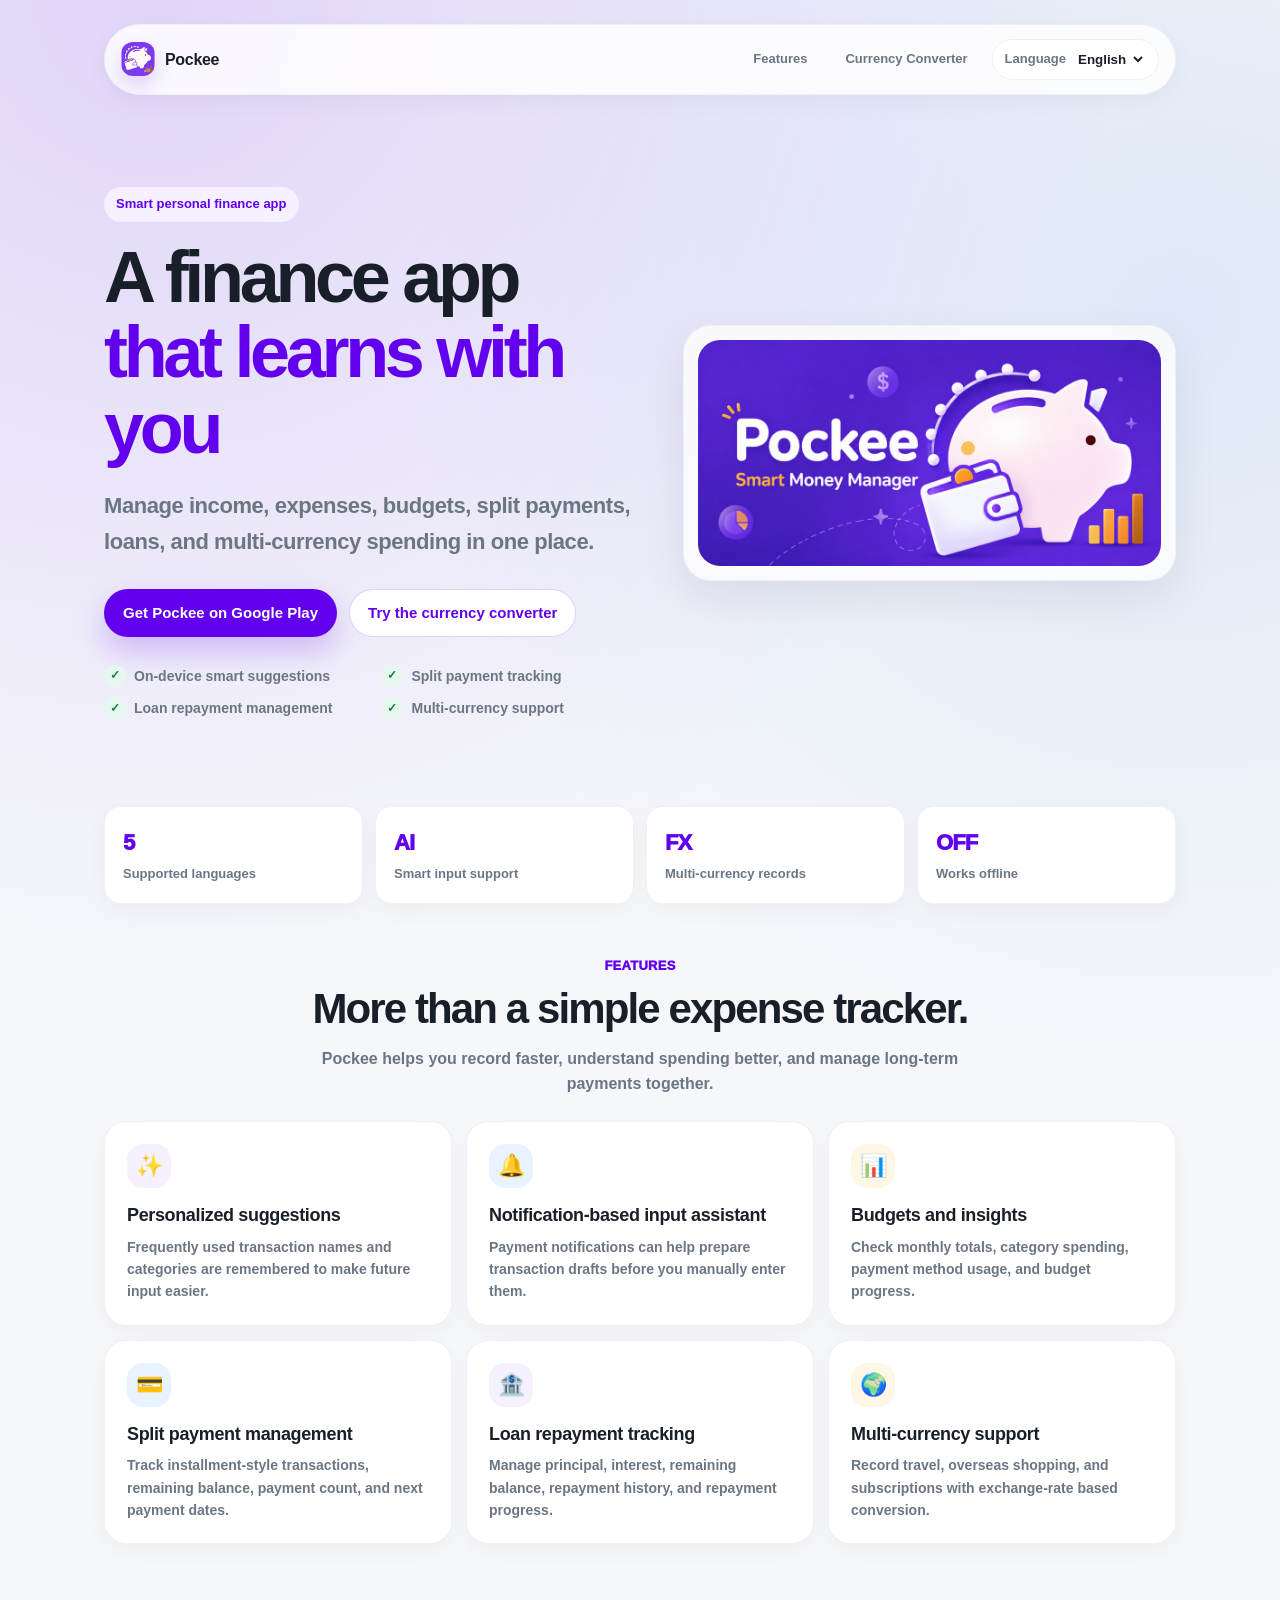
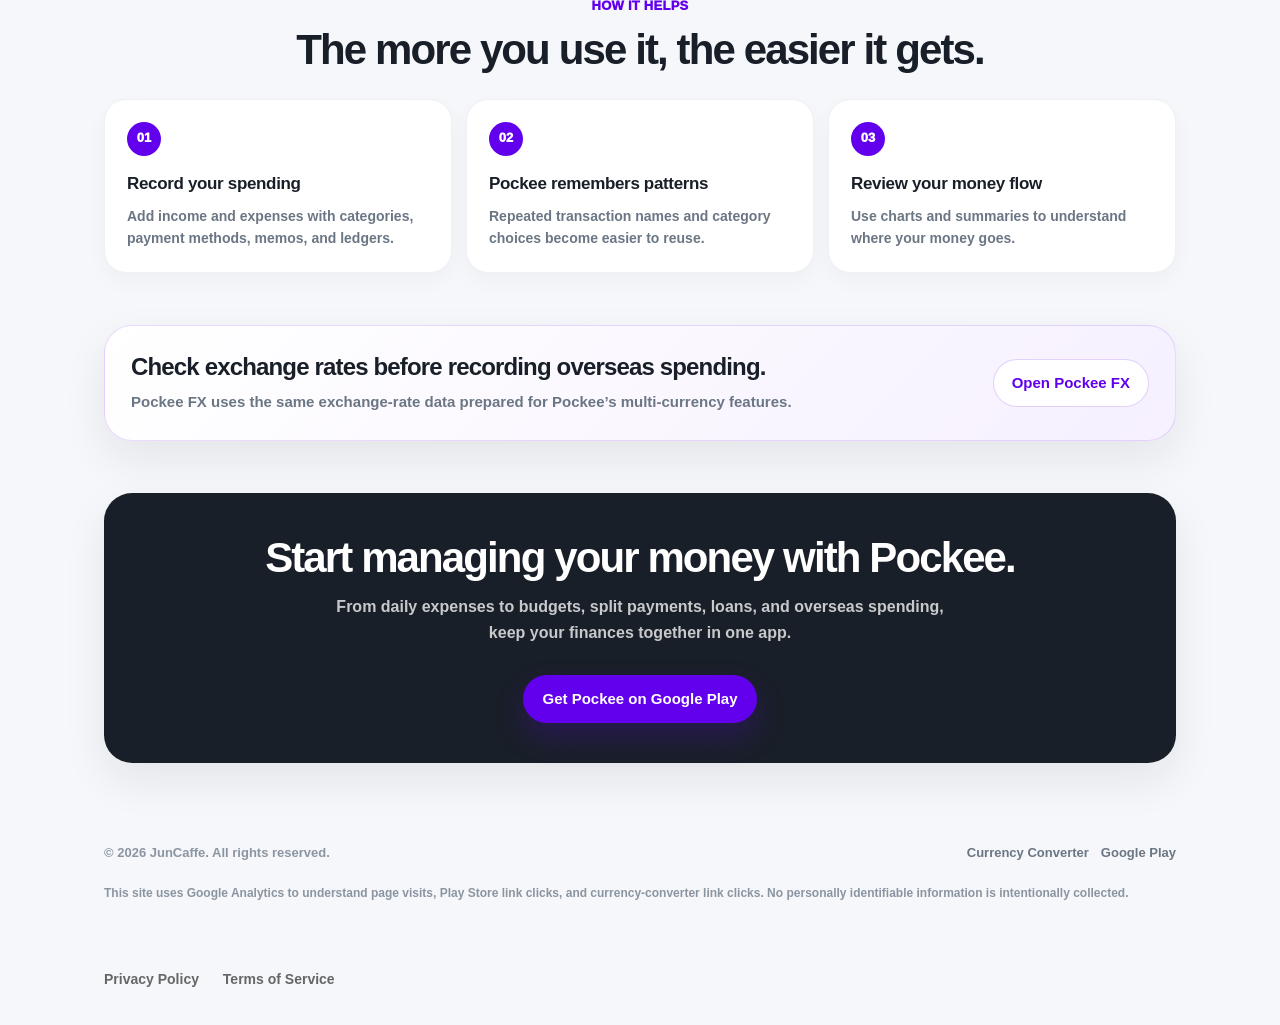
==== commit 0df61ee4: "Clean up index.html by removing unused code Removed unnecessary script and style tags from index.htm" ====
--- a/index.html
+++ b/index.html
@@ -11,8 +11,6 @@
     <meta name="keywords" content="Pockee, personal finance app, household account book, budget planner, expense tracker, split payment, loan tracker, currency converter">
     <meta name="robots" content="index, follow">
     <meta name="theme-color" content="#6200EE">
-
-```
 <script>
     (function () {
         var supported = ['en', 'ko', 'ja', 'zh-cn', 'zh-tw'];
@@ -53,6 +51,7 @@
         var currentLang = explicitLang || detectBrowserLanguage();
 
         window.POCKEE_INITIAL_LANG = currentLang;
+        window.POCKEE_CURRENT_LANG = currentLang;
     })();
 </script>
 
@@ -683,16 +682,13 @@
         }
     }
 </style>
-```
-
 </head>
 <body>
-
-```
 <!-- Google Tag Manager (noscript) -->
 <noscript><iframe src="https://www.googletagmanager.com/ns.html?id=GTM-M4HHD8ZD"
 height="0" width="0" style="display:none;visibility:hidden"></iframe></noscript>
 <!-- End Google Tag Manager (noscript) -->
+
 <div class="page">
     <nav class="nav" aria-label="Main navigation">
         <a class="brand" href="/" aria-label="Pockee home">
@@ -1321,12 +1317,12 @@
     }
 
     function getCurrentLanguage() {
-        return getLanguageFromUrl() || window.POCKEE_INITIAL_LANG || detectBrowserLanguage();
+        return window.POCKEE_CURRENT_LANG || getLanguageFromUrl() || window.POCKEE_INITIAL_LANG || detectBrowserLanguage();
     }
 
     function syncLanguageUrl(lang) {
-        // Keep the root homepage URL unchanged for OAuth brand verification.
-        // The page language is rendered without automatically adding ?lang=...
+        // Do not rewrite the URL.
+        // The page language is applied by rendering text only.
     }
 
     function getLocalizedUrl(lang) {
@@ -1461,8 +1457,12 @@
     }
 
     function renderLanguage(lang) {
-        syncLanguageUrl(lang);
-        const dictionary = I18N[lang] || I18N.en;
+        const nextLang = normalizeLanguage(lang) || detectBrowserLanguage();
+        window.POCKEE_CURRENT_LANG = nextLang;
+
+        syncLanguageUrl(nextLang);
+
+        const dictionary = I18N[nextLang] || I18N.en;
 
         document.querySelectorAll('[data-i18n]').forEach(element => {
             const key = element.getAttribute('data-i18n');
@@ -1473,31 +1473,30 @@
 
         const languageSelect = document.getElementById('languageSelect');
         if (languageSelect) {
-            languageSelect.value = lang;
-        }
-
-        const fxUrl = getPockeeFxUrl(lang);
+            languageSelect.value = nextLang;
+        }
+
+        const fxUrl = getPockeeFxUrl(nextLang);
         ['fxNavLink', 'heroFxLink', 'fxBannerLink', 'footerFxLink'].forEach(id => {
             const element = document.getElementById(id);
             if (element) {
                 element.setAttribute('href', fxUrl);
             }
         });
-        updateTrackedLinks(lang);
+
+        updateTrackedLinks(nextLang);
 
         const heroImage = document.getElementById('heroImage');
         if (heroImage) {
             heroImage.setAttribute('alt', dictionary.imageAlt || I18N.en.imageAlt);
         }
 
-        updateMeta(lang);
+        updateMeta(nextLang);
     }
 
     function redirectToLanguage(lang) {
-        const nextLang = SUPPORTED_LANGUAGES.includes(lang) ? lang : 'en';
-        const url = new URL(window.location.href);
-        url.searchParams.set('lang', nextLang);
-        window.location.href = url.toString();
+        const nextLang = normalizeLanguage(lang) || detectBrowserLanguage();
+        renderLanguage(nextLang);
     }
 
     function init() {
@@ -1516,7 +1515,5 @@
 
     init();
 </script>
-```
-
 </body>
 </html>
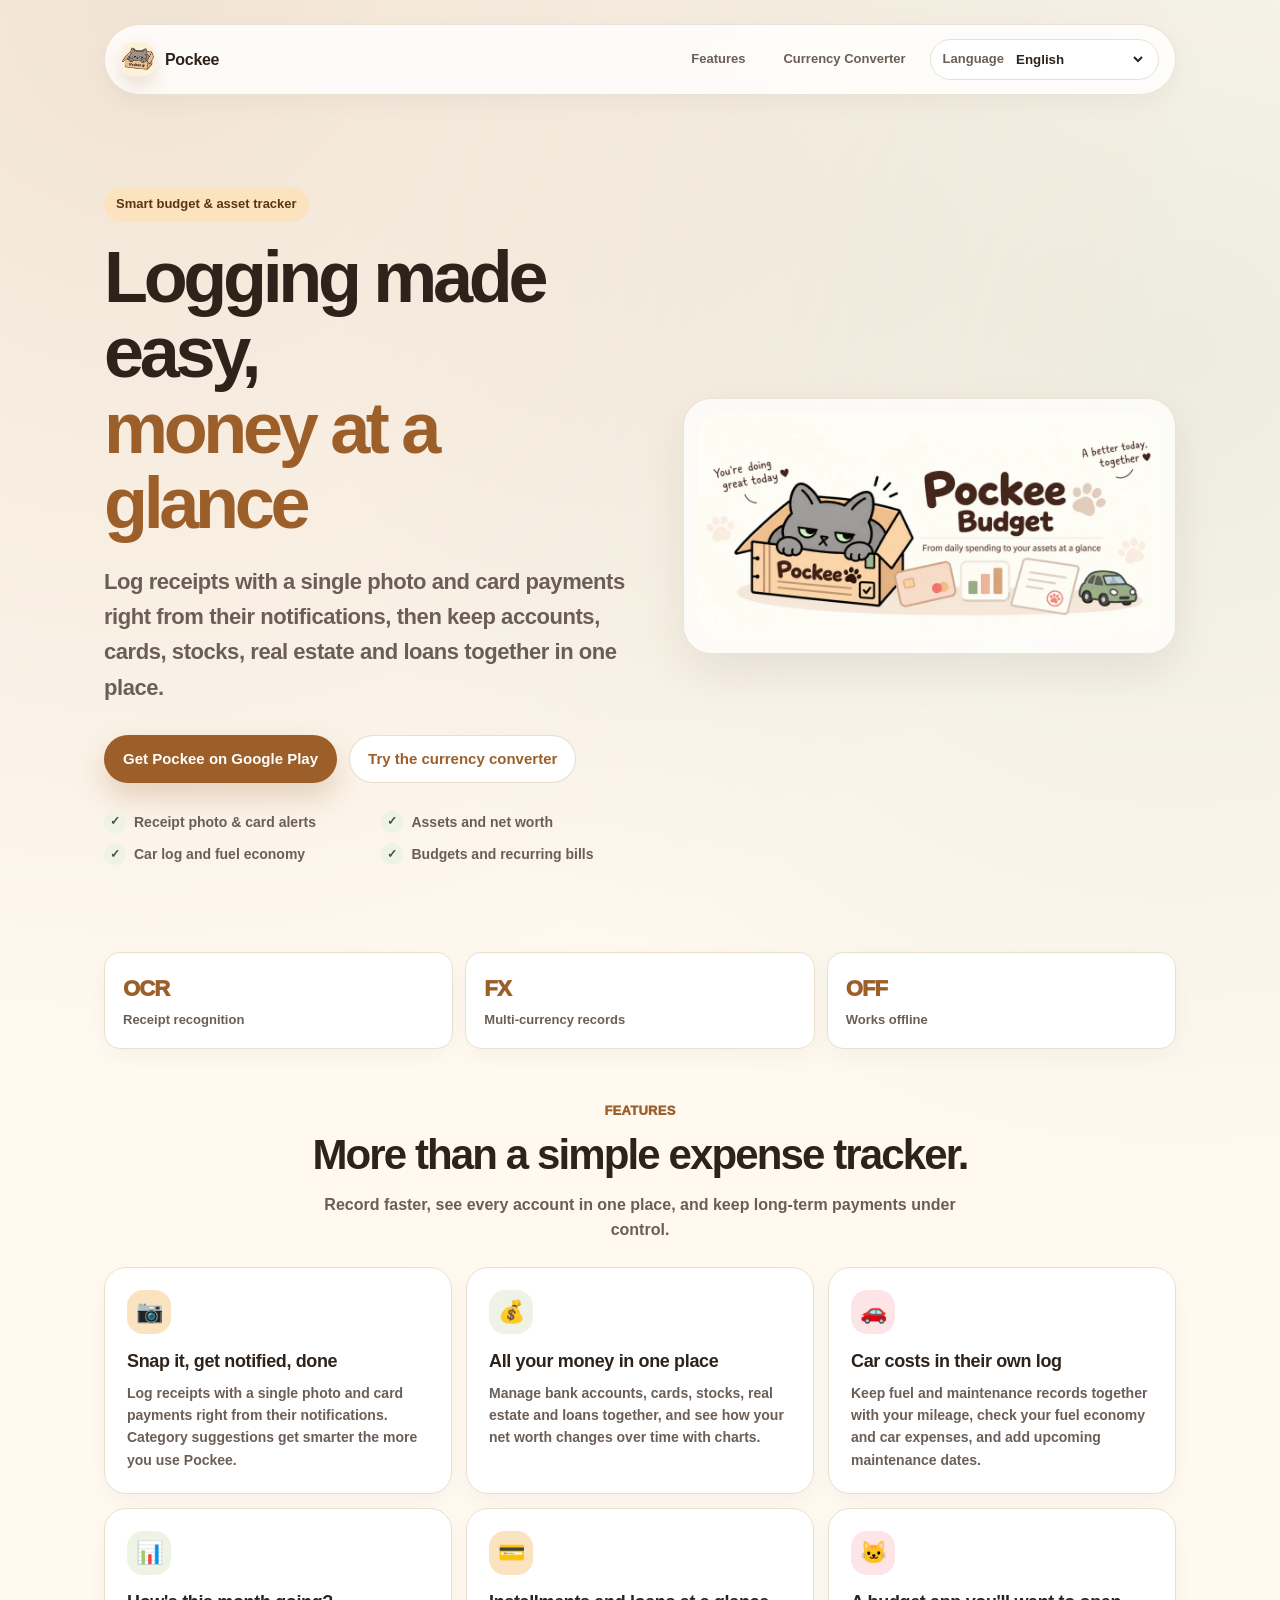
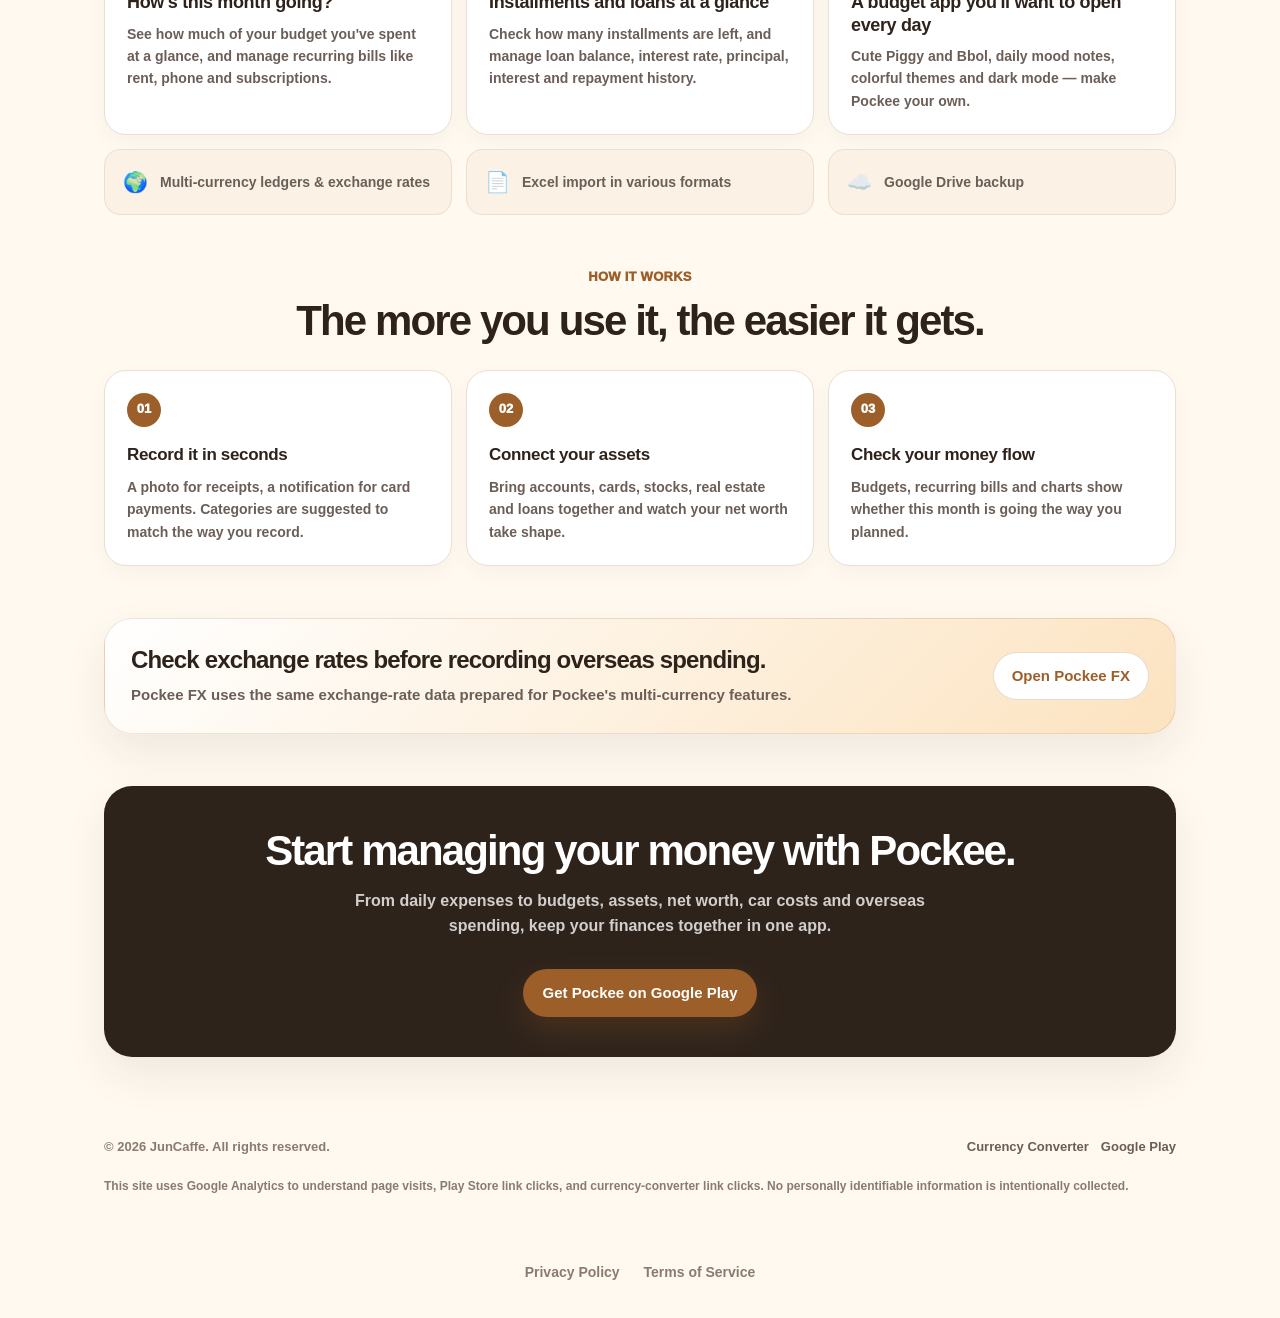
==== commit a728f0cb: "Pockee 소개 페이지 및 환율·대출 계산기 BBOL 테마 적용, i18n/CSS/JS 분리, 9개 언어 지원, 통화 표기를 언어별 CLDR 규칙에 맞춤." ====
--- a/index.html
+++ b/index.html
@@ -6,16 +6,24 @@
     <meta name="google-site-verification" content="BQL43JIooOoNQz4lzelcoYEktAZkr8HM70CtKyB0CG4" />
     <meta charset="UTF-8">
     <meta name="viewport" content="width=device-width, initial-scale=1.0">
-    <title>Pockee - Smart Personal Finance App</title>
-    <meta name="description" content="Pockee is a smart personal finance app for income, expenses, budgets, split payments, loans, and multi-currency spending.">
-    <meta name="keywords" content="Pockee, personal finance app, household account book, budget planner, expense tracker, split payment, loan tracker, currency converter">
+    <title>Pockee Budget - Expense Tracker, Assets &amp; Car Log</title>
+    <meta name="description" content="Pockee logs receipts with a photo and card payments from notifications, then brings budgets, loans, installments, assets, net worth, car expenses and multi-currency spending together.">
+    <meta name="keywords" content="Pockee, budget app, expense tracker, receipt scanner, net worth tracker, asset management, car log, fuel economy, loan tracker, installment tracker, currency converter">
     <meta name="robots" content="index, follow">
-    <meta name="theme-color" content="#6200EE">
+    <meta name="theme-color" content="#FFF9F0">
+    <link rel="icon" type="image/webp" href="./assets/images/ic_launcher_512px.webp">
+    <link rel="apple-touch-icon" href="./assets/images/ic_launcher_512px.webp">
 <script>
+    /*
+     * 언어 판정은 첫 페인트 전에 끝나야 해서 인라인 동기 스크립트로 둔다.
+     * 아래 두 목록은 i18n.js와 중복이지만, i18n.js를 동기 로드하면 렌더가 막히므로 감수한다.
+     * 언어나 배너를 추가할 때 i18n.js와 함께 갱신할 것.
+     */
     (function () {
-        var supported = ['en', 'ko', 'ja', 'zh-cn', 'zh-tw'];
-
-        function normalizeLanguage(value) {
+        var supported = ['en', 'ko', 'ja', 'zh-cn', 'zh-tw', 'vi', 'ms', 'hi', 'id'];
+        var localizedBanner = ['ko', 'ja', 'zh-cn', 'zh-tw', 'vi'];
+
+        function normalize(value) {
             var normalized = String(value || '').trim().toLowerCase().replace('_', '-');
             if (supported.indexOf(normalized) >= 0) return normalized;
             if (normalized === 'zh' || normalized.indexOf('hans') >= 0) return 'zh-cn';
@@ -23,7 +31,7 @@
             return null;
         }
 
-        function detectBrowserLanguage() {
+        function detect() {
             var candidates = [];
             if (navigator.languages && navigator.languages.length) {
                 candidates = candidates.concat(navigator.languages);
@@ -34,24 +42,34 @@
 
             for (var i = 0; i < candidates.length; i += 1) {
                 var raw = String(candidates[i] || '').toLowerCase();
-                var normalized = normalizeLanguage(raw);
+                var normalized = normalize(raw);
                 if (normalized) return normalized;
-                if (raw.indexOf('ko') === 0) return 'ko';
-                if (raw.indexOf('ja') === 0) return 'ja';
-                if (raw.indexOf('zh-cn') === 0 || raw.indexOf('hans') >= 0) return 'zh-cn';
-                if (raw.indexOf('zh-tw') === 0 || raw.indexOf('zh-hk') === 0 || raw.indexOf('hant') >= 0) return 'zh-tw';
-                if (raw.indexOf('en') === 0) return 'en';
+
+                var base = raw.split('-')[0];
+                if (supported.indexOf(base) >= 0) return base;
+                if (raw.indexOf('hans') >= 0) return 'zh-cn';
+                if (raw.indexOf('hant') >= 0) return 'zh-tw';
+                if (base === 'zh') return 'zh-cn';
             }
 
             return 'en';
         }
 
-        var url = new URL(window.location.href);
-        var explicitLang = normalizeLanguage(url.searchParams.get('lang'));
-        var currentLang = explicitLang || detectBrowserLanguage();
-
+        var explicitLang = normalize(new URL(window.location.href).searchParams.get('lang'));
+        var currentLang = explicitLang || detect();
+
+        window.PockeeLang = { normalize: normalize, detect: detect };
         window.POCKEE_INITIAL_LANG = currentLang;
         window.POCKEE_CURRENT_LANG = currentLang;
+
+        // 전용 배너가 있는 언어만 미리 받아 둔다. 영문은 <img src>가 이미 가리키고 있다.
+        if (localizedBanner.indexOf(currentLang) >= 0) {
+            var preload = document.createElement('link');
+            preload.rel = 'preload';
+            preload.as = 'image';
+            preload.href = './assets/images/banner_bbol_' + currentLang + '.webp';
+            document.head.appendChild(preload);
+        }
     })();
 </script>
 
@@ -63,24 +81,32 @@
 })(window,document,'script','dataLayer','GTM-M4HHD8ZD');</script>
 <!-- End Google Tag Manager -->
 
-<link rel="canonical" href="https://juncaffe.github.io/">
-<link rel="alternate" hreflang="en" href="https://juncaffe.github.io/?lang=en">
-<link rel="alternate" hreflang="ko" href="https://juncaffe.github.io/?lang=ko">
-<link rel="alternate" hreflang="ja" href="https://juncaffe.github.io/?lang=ja">
-<link rel="alternate" hreflang="zh-CN" href="https://juncaffe.github.io/?lang=zh-cn">
-<link rel="alternate" hreflang="zh-TW" href="https://juncaffe.github.io/?lang=zh-tw">
-<link rel="alternate" hreflang="x-default" href="https://juncaffe.github.io/">
+<link rel="canonical" href="https://pockee.app/">
+<link rel="alternate" hreflang="en" href="https://pockee.app/?lang=en">
+<link rel="alternate" hreflang="ko" href="https://pockee.app/?lang=ko">
+<link rel="alternate" hreflang="ja" href="https://pockee.app/?lang=ja">
+<link rel="alternate" hreflang="zh-CN" href="https://pockee.app/?lang=zh-cn">
+<link rel="alternate" hreflang="zh-TW" href="https://pockee.app/?lang=zh-tw">
+<link rel="alternate" hreflang="vi" href="https://pockee.app/?lang=vi">
+<link rel="alternate" hreflang="ms" href="https://pockee.app/?lang=ms">
+<link rel="alternate" hreflang="hi" href="https://pockee.app/?lang=hi">
+<link rel="alternate" hreflang="id" href="https://pockee.app/?lang=id">
+<link rel="alternate" hreflang="x-default" href="https://pockee.app/">
 
 <meta property="og:type" content="website">
-<meta property="og:title" content="Pockee - Smart Personal Finance App">
-<meta property="og:description" content="Manage income, expenses, budgets, split payments, loans, and multi-currency spending with Pockee.">
-<meta property="og:url" content="https://juncaffe.github.io/">
-<meta property="og:image" content="https://juncaffe.github.io/assets/images/pockee_graphic_image_en_1024.png">
+<meta property="og:site_name" content="Pockee">
+<meta property="og:title" content="Pockee Budget - Expense Tracker, Assets &amp; Car Log">
+<meta property="og:description" content="Snap receipts, log card payments from notifications, and see budgets, assets, net worth and car costs at a glance.">
+<meta property="og:url" content="https://pockee.app/">
+<!-- OG 이미지는 WebP 미리보기를 못 만드는 크롤러가 있어 PNG를 쓴다. -->
+<meta property="og:image" content="https://pockee.app/assets/images/banner-bbol.png">
+<meta property="og:image:width" content="1024">
+<meta property="og:image:height" content="500">
 
 <meta name="twitter:card" content="summary_large_image">
-<meta name="twitter:title" content="Pockee - Smart Personal Finance App">
-<meta name="twitter:description" content="Manage income, expenses, budgets, split payments, loans, and multi-currency spending with Pockee.">
-<meta name="twitter:image" content="https://juncaffe.github.io/assets/images/pockee_graphic_image_en_1024.png">
+<meta name="twitter:title" content="Pockee Budget - Expense Tracker, Assets &amp; Car Log">
+<meta name="twitter:description" content="Snap receipts, log card payments from notifications, and see budgets, assets, net worth and car costs at a glance.">
+<meta name="twitter:image" content="https://pockee.app/assets/images/banner-bbol.png">
 
 <script type="application/ld+json" id="structuredData">
 {
@@ -94,595 +120,17 @@
     "price": "0",
     "priceCurrency": "USD"
   },
-  "url": "https://juncaffe.github.io/",
+  "url": "https://pockee.app/",
   "downloadUrl": "https://play.google.com/store/apps/details?id=com.juncaffe.pockee",
-  "description": "Pockee is a smart personal finance app for income, expenses, budgets, split payments, loans, and multi-currency spending."
+  "description": "Pockee logs receipts with a photo and card payments from notifications, then brings budgets, loans, installments, assets, net worth, car expenses and multi-currency spending together."
 }
 </script>
 
-<style>
-    :root {
-        --primary: #6200EE;
-        --primary-dark: #4B00B5;
-        --primary-soft: #F6F0FF;
-        --blue-soft: #E8F3FF;
-        --green-soft: #E6F7EF;
-        --orange-soft: #FFF7E6;
-        --bg: #F5F7FA;
-        --surface: #FFFFFF;
-        --surface-soft: #F9FAFB;
-        --text: #191F28;
-        --sub-text: #6B7684;
-        --muted: #8B95A1;
-        --border: #EEF0F3;
-        --shadow: 0 18px 44px rgba(25,31,40,0.08);
-        --radius-xl: 28px;
-        --radius-lg: 22px;
-        --radius-md: 16px;
-    }
-
-    * {
-        box-sizing: border-box;
-    }
-
-    html {
-        scroll-behavior: smooth;
-    }
-
-    body {
-        margin: 0;
-        font-family: -apple-system, BlinkMacSystemFont, "Segoe UI", Roboto, Helvetica, Arial, sans-serif;
-        background:
-            radial-gradient(circle at 12% 0%, rgba(98, 0, 238, 0.14), transparent 34%),
-            radial-gradient(circle at 92% 12%, rgba(27, 100, 218, 0.10), transparent 30%),
-            var(--bg);
-        color: var(--text);
-        line-height: 1.6;
-        -webkit-text-size-adjust: 100%;
-    }
-
-    a {
-        color: inherit;
-        text-decoration: none;
-    }
-
-    .page {
-        max-width: 1120px;
-        margin: 0 auto;
-        padding: 24px;
-    }
-
-    .nav {
-        display: flex;
-        align-items: center;
-        justify-content: space-between;
-        gap: 16px;
-        margin-bottom: 28px;
-        padding: 14px 16px;
-        border: 1px solid rgba(238, 240, 243, 0.9);
-        border-radius: 999px;
-        background: rgba(255, 255, 255, 0.82);
-        backdrop-filter: blur(14px);
-        box-shadow: 0 8px 24px rgba(25,31,40,0.04);
-        position: sticky;
-        top: 12px;
-        z-index: 20;
-    }
-
-    .brand {
-        display: inline-flex;
-        align-items: center;
-        gap: 10px;
-        font-weight: 900;
-        letter-spacing: -0.02em;
-    }
-
-    .brand-icon {
-        width: 34px;
-        height: 34px;
-        border-radius: 12px;
-        display: grid;
-        place-items: center;
-        background: #FFFFFF;
-        box-shadow: 0 10px 20px rgba(98,0,238,0.16);
-        overflow: hidden;
-        flex: 0 0 auto;
-    }
-
-    .brand-icon-img {
-        width: 100%;
-        height: 100%;
-        display: block;
-        object-fit: cover;
-    }
-
-    .nav-actions {
-        display: flex;
-        align-items: center;
-        justify-content: flex-end;
-        gap: 10px;
-        flex-wrap: wrap;
-    }
-
-    .language-control {
-        display: inline-flex;
-        align-items: center;
-        gap: 8px;
-        padding: 9px 12px;
-        border: 1px solid var(--border);
-        border-radius: 999px;
-        background: #fff;
-        color: var(--sub-text);
-        font-size: 13px;
-        font-weight: 800;
-    }
-
-    .language-control select {
-        border: 0;
-        outline: 0;
-        background: transparent;
-        color: var(--text);
-        font-weight: 900;
-    }
-
-    .nav-link {
-        padding: 10px 14px;
-        border-radius: 999px;
-        color: var(--sub-text);
-        font-size: 13px;
-        font-weight: 900;
-    }
-
-    .nav-link:hover {
-        background: var(--surface-soft);
-        color: var(--text);
-    }
-
-    .hero {
-        display: grid;
-        grid-template-columns: minmax(0, 1.05fr) minmax(300px, 0.95fr);
-        gap: 34px;
-        align-items: center;
-        padding: 40px 0 34px;
-    }
-
-    .hero-copy {
-        min-width: 0;
-    }
-
-    .eyebrow {
-        display: inline-flex;
-        align-items: center;
-        gap: 8px;
-        padding: 7px 12px;
-        border-radius: 999px;
-        background: var(--primary-soft);
-        color: var(--primary);
-        font-size: 13px;
-        font-weight: 900;
-        margin-bottom: 18px;
-    }
-
-    h1 {
-        margin: 0;
-        font-size: clamp(40px, 6vw, 72px);
-        line-height: 1.05;
-        letter-spacing: -0.06em;
-    }
-
-    .hero-title-accent {
-        color: var(--primary);
-    }
-
-    .hero-subtitle {
-        margin: 22px 0 0;
-        color: var(--sub-text);
-        font-size: clamp(17px, 2.1vw, 22px);
-        font-weight: 600;
-        letter-spacing: -0.02em;
-        max-width: 660px;
-    }
-
-    .cta-row {
-        display: flex;
-        gap: 12px;
-        flex-wrap: wrap;
-        margin-top: 30px;
-    }
-
-    .button {
-        display: inline-flex;
-        align-items: center;
-        justify-content: center;
-        gap: 8px;
-        min-height: 48px;
-        padding: 0 18px;
-        border-radius: 999px;
-        font-size: 15px;
-        font-weight: 900;
-        border: 1px solid transparent;
-        transition: transform 0.2s, box-shadow 0.2s, background 0.2s;
-    }
-
-    .button:hover {
-        transform: translateY(-1px);
-    }
-
-    .button-primary {
-        background: var(--primary);
-        color: #fff;
-        box-shadow: 0 14px 30px rgba(98,0,238,0.22);
-    }
-
-    .button-primary:hover {
-        background: var(--primary-dark);
-    }
-
-    .button-secondary {
-        background: #fff;
-        color: var(--primary);
-        border-color: rgba(98,0,238,0.18);
-    }
-
-    .button-secondary:hover {
-        background: var(--primary-soft);
-    }
-
-    .hero-points {
-        display: grid;
-        grid-template-columns: repeat(2, minmax(0, 1fr));
-        gap: 10px;
-        margin-top: 28px;
-        max-width: 660px;
-    }
-
-    .hero-point {
-        display: flex;
-        align-items: center;
-        gap: 8px;
-        color: var(--sub-text);
-        font-size: 14px;
-        font-weight: 800;
-    }
-
-    .check {
-        width: 22px;
-        height: 22px;
-        flex: 0 0 auto;
-        display: grid;
-        place-items: center;
-        border-radius: 999px;
-        background: var(--green-soft);
-        color: #15803D;
-        font-size: 12px;
-        font-weight: 900;
-    }
-
-    .visual-card {
-        padding: 14px;
-        border-radius: var(--radius-xl);
-        background: rgba(255,255,255,0.75);
-        border: 1px solid rgba(238,240,243,0.9);
-        box-shadow: var(--shadow);
-    }
-
-    .graphic-img {
-        display: block;
-        width: 100%;
-        height: auto;
-        border-radius: 22px;
-        background: #fff;
-    }
-
-    .trust-strip {
-        display: grid;
-        grid-template-columns: repeat(4, minmax(0, 1fr));
-        gap: 12px;
-        margin: 18px 0 44px;
-    }
-
-    .trust-item {
-        padding: 18px;
-        border-radius: var(--radius-md);
-        background: #fff;
-        border: 1px solid var(--border);
-        box-shadow: 0 8px 22px rgba(25,31,40,0.035);
-    }
-
-    .trust-value {
-        color: var(--primary);
-        font-size: 22px;
-        font-weight: 950;
-        letter-spacing: -0.04em;
-    }
-
-    .trust-label {
-        margin-top: 4px;
-        color: var(--sub-text);
-        font-size: 13px;
-        font-weight: 800;
-    }
-
-    section {
-        margin: 52px 0;
-    }
-
-    .section-head {
-        max-width: 720px;
-        margin: 0 auto 24px;
-        text-align: center;
-    }
-
-    .section-kicker {
-        color: var(--primary);
-        font-size: 13px;
-        font-weight: 950;
-        letter-spacing: 0.02em;
-        text-transform: uppercase;
-    }
-
-    .section-title {
-        margin: 8px 0 0;
-        font-size: clamp(28px, 4vw, 42px);
-        line-height: 1.18;
-        letter-spacing: -0.045em;
-    }
-
-    .section-description {
-        margin: 12px auto 0;
-        color: var(--sub-text);
-        font-size: 16px;
-        font-weight: 600;
-        max-width: 680px;
-    }
-
-    .feature-grid {
-        display: grid;
-        grid-template-columns: repeat(3, minmax(0, 1fr));
-        gap: 14px;
-    }
-
-    .feature-card {
-        background: #fff;
-        border: 1px solid var(--border);
-        border-radius: var(--radius-lg);
-        padding: 22px;
-        box-shadow: 0 8px 22px rgba(25,31,40,0.035);
-    }
-
-    .feature-icon {
-        width: 44px;
-        height: 44px;
-        border-radius: 16px;
-        display: grid;
-        place-items: center;
-        font-size: 22px;
-        background: var(--primary-soft);
-        margin-bottom: 16px;
-    }
-
-    .feature-card:nth-child(2n) .feature-icon {
-        background: var(--blue-soft);
-    }
-
-    .feature-card:nth-child(3n) .feature-icon {
-        background: var(--orange-soft);
-    }
-
-    .feature-title {
-        margin: 0;
-        font-size: 18px;
-        line-height: 1.25;
-        letter-spacing: -0.02em;
-    }
-
-    .feature-description {
-        margin: 9px 0 0;
-        color: var(--sub-text);
-        font-size: 14px;
-        font-weight: 600;
-    }
-
-    .flow {
-        display: grid;
-        grid-template-columns: repeat(3, minmax(0, 1fr));
-        gap: 14px;
-    }
-
-    .flow-step {
-        position: relative;
-        padding: 22px;
-        border-radius: var(--radius-lg);
-        background: var(--surface);
-        border: 1px solid var(--border);
-        box-shadow: 0 8px 22px rgba(25,31,40,0.035);
-    }
-
-    .step-number {
-        display: inline-flex;
-        align-items: center;
-        justify-content: center;
-        width: 34px;
-        height: 34px;
-        border-radius: 999px;
-        background: var(--primary);
-        color: #fff;
-        font-size: 13px;
-        font-weight: 950;
-        margin-bottom: 14px;
-    }
-
-    .flow-title {
-        margin: 0;
-        font-size: 17px;
-        letter-spacing: -0.02em;
-    }
-
-    .flow-description {
-        margin: 8px 0 0;
-        color: var(--sub-text);
-        font-size: 14px;
-        font-weight: 600;
-    }
-
-    .fx-banner {
-        display: grid;
-        grid-template-columns: minmax(0, 1fr) auto;
-        gap: 20px;
-        align-items: center;
-        padding: 26px;
-        border-radius: var(--radius-xl);
-        background: linear-gradient(135deg, #FFFFFF, #F6F0FF);
-        border: 1px solid rgba(98,0,238,0.14);
-        box-shadow: var(--shadow);
-    }
-
-    .fx-title {
-        margin: 0;
-        font-size: 24px;
-        line-height: 1.25;
-        letter-spacing: -0.035em;
-    }
-
-    .fx-description {
-        margin: 8px 0 0;
-        color: var(--sub-text);
-        font-size: 15px;
-        font-weight: 650;
-    }
-
-    .final-cta {
-        text-align: center;
-        padding: 40px 24px;
-        border-radius: var(--radius-xl);
-        background: var(--text);
-        color: #fff;
-        box-shadow: var(--shadow);
-    }
-
-    .final-cta h2 {
-        margin: 0;
-        font-size: clamp(28px, 4vw, 42px);
-        line-height: 1.18;
-        letter-spacing: -0.045em;
-    }
-
-    .final-cta p {
-        margin: 12px auto 0;
-        max-width: 640px;
-        color: rgba(255,255,255,0.76);
-        font-size: 16px;
-        font-weight: 600;
-    }
-
-    .final-cta .cta-row {
-        justify-content: center;
-    }
-
-    footer {
-        display: flex;
-        justify-content: space-between;
-        gap: 16px;
-        flex-wrap: wrap;
-        padding: 28px 0 10px;
-        color: var(--muted);
-        font-size: 13px;
-        font-weight: 700;
-    }
-
-    .footer-links {
-        display: flex;
-        gap: 12px;
-        flex-wrap: wrap;
-    }
-
-    .footer-links a {
-        color: var(--sub-text);
-    }
-
-    @media (max-width: 860px) {
-        .page {
-            padding: 16px;
-        }
-
-        .nav {
-            align-items: stretch;
-            border-radius: 22px;
-            position: static;
-            flex-direction: column;
-        }
-
-        .nav-actions {
-            justify-content: flex-start;
-        }
-
-        .hero {
-            grid-template-columns: 1fr;
-            padding-top: 22px;
-        }
-
-        .hero-points {
-            grid-template-columns: 1fr;
-        }
-
-        .trust-strip,
-        .feature-grid,
-        .flow {
-            grid-template-columns: 1fr;
-        }
-
-        .fx-banner {
-            grid-template-columns: 1fr;
-        }
-
-        .fx-banner .button {
-            width: 100%;
-        }
-    }
-
-    @media (max-width: 520px) {
-        .nav-actions,
-        .cta-row {
-            flex-direction: column;
-            align-items: stretch;
-        }
-
-        .language-control,
-        .button,
-        .nav-link {
-            width: 100%;
-        }
-
-        .language-control {
-            justify-content: space-between;
-        }
-
-        .hero {
-            gap: 22px;
-        }
-
-        .visual-card {
-            padding: 8px;
-            border-radius: 22px;
-        }
-
-        .graphic-img {
-            border-radius: 18px;
-        }
-
-        section {
-            margin: 42px 0;
-        }
-
-        .feature-card,
-        .flow-step,
-        .fx-banner,
-        .final-cta {
-            border-radius: 20px;
-        }
-    }
-</style>
+<link rel="stylesheet" href="./styles.css">
+<script defer src="./i18n.js"></script>
+<script defer src="./app.js"></script>
 </head>
+
 <body>
 <!-- Google Tag Manager (noscript) -->
 <noscript><iframe src="https://www.googletagmanager.com/ns.html?id=GTM-M4HHD8ZD"
@@ -691,15 +139,15 @@
 
 <div class="page">
     <nav class="nav" aria-label="Main navigation">
-        <a class="brand" href="/" aria-label="Pockee home">
+        <a class="brand" href="./index.html" aria-label="Pockee home">
             <span class="brand-icon">
-                <img src="./assets/images/pockee_icon.png" alt="Pockee" class="brand-icon-img">
+                <img src="./assets/images/ic_launcher_512px.webp" alt="Pockee" class="brand-icon-img" width="34" height="34">
             </span>
             <span>Pockee</span>
         </a>
         <div class="nav-actions">
             <a class="nav-link" href="#features" data-i18n="navFeatures">Features</a>
-            <a class="nav-link" id="fxNavLink" href="/pockee-data/?lang=en"
+            <a class="nav-link" id="fxNavLink" href="./calculator/calculator.html?lang=en"
                data-track="fx_page_click"
                data-source="pockee_landing"
                data-page="landing"
@@ -713,6 +161,10 @@
                     <option value="ja">日本語</option>
                     <option value="zh-cn">简体中文</option>
                     <option value="zh-tw">繁體中文</option>
+                    <option value="vi">Tiếng Việt</option>
+                    <option value="ms">Bahasa Melayu</option>
+                    <option value="hi">हिन्दी</option>
+                    <option value="id">Bahasa Indonesia</option>
                 </select>
             </div>
         </div>
@@ -721,13 +173,13 @@
     <main>
         <section class="hero" aria-labelledby="heroTitle">
             <div class="hero-copy">
-                <div class="eyebrow" data-i18n="eyebrow">Smart personal finance app</div>
+                <div class="eyebrow" data-i18n="eyebrow">Smart budget &amp; asset tracker</div>
                 <h1 id="heroTitle">
-                    <span data-i18n="heroTitleLine1">A finance app</span><br>
-                    <span class="hero-title-accent" data-i18n="heroTitleLine2">that learns with you</span>
+                    <span data-i18n="heroTitleLine1">Logging made easy,</span><br>
+                    <span class="hero-title-accent" data-i18n="heroTitleLine2">money at a glance</span>
                 </h1>
                 <p class="hero-subtitle" data-i18n="heroSubtitle">
-                    Manage income, expenses, budgets, split payments, loans, and multi-currency spending in one place.
+                    Log receipts with a single photo and card payments right from their notifications, then keep accounts, cards, stocks, real estate and loans together in one place.
                 </p>
                 <div class="cta-row">
                     <a class="button button-primary"
@@ -741,7 +193,7 @@
                        data-i18n="primaryCta">
                         Get Pockee on Google Play
                     </a>
-                    <a class="button button-secondary" id="heroFxLink" href="/pockee-data/?lang=en"
+                    <a class="button button-secondary" id="heroFxLink" href="./calculator/calculator.html?lang=en"
                        data-track="fx_page_click"
                        data-source="pockee_landing"
                        data-page="landing"
@@ -751,10 +203,10 @@
                     </a>
                 </div>
                 <div class="hero-points">
-                    <div class="hero-point"><span class="check">✓</span><span data-i18n="pointAi">On-device smart suggestions</span></div>
-                    <div class="hero-point"><span class="check">✓</span><span data-i18n="pointInstallment">Split payment tracking</span></div>
-                    <div class="hero-point"><span class="check">✓</span><span data-i18n="pointLoan">Loan repayment management</span></div>
-                    <div class="hero-point"><span class="check">✓</span><span data-i18n="pointCurrency">Multi-currency support</span></div>
+                    <div class="hero-point"><span class="check">✓</span><span data-i18n="pointReceipt">Receipt photo &amp; card alerts</span></div>
+                    <div class="hero-point"><span class="check">✓</span><span data-i18n="pointAssets">Assets and net worth</span></div>
+                    <div class="hero-point"><span class="check">✓</span><span data-i18n="pointCar">Car log and fuel economy</span></div>
+                    <div class="hero-point"><span class="check">✓</span><span data-i18n="pointBudget">Budgets and recurring bills</span></div>
                 </div>
             </div>
 
@@ -767,29 +219,28 @@
                data-page="landing"
                data-position="hero_image_cta"
                aria-label="Open Pockee on Google Play">
-                <img src="./assets/images/pockee_graphic_image_en_1024.png"
+                <img src="./assets/images/banner-bbol.webp"
                      alt="Pockee app graphic"
                      class="graphic-img"
-                     id="heroImage">
+                     id="heroImage"
+                     width="1024"
+                     height="500"
+                     fetchpriority="high">
             </a>
         </section>
 
         <div class="trust-strip" aria-label="Pockee highlights">
             <div class="trust-item">
-                <div class="trust-value" data-i18n="trustValue1">5</div>
-                <div class="trust-label" data-i18n="trustLabel1">Supported languages</div>
+                <div class="trust-value" data-i18n="trustValue1">OCR</div>
+                <div class="trust-label" data-i18n="trustLabel1">Receipt recognition</div>
             </div>
             <div class="trust-item">
-                <div class="trust-value" data-i18n="trustValue2">AI</div>
-                <div class="trust-label" data-i18n="trustLabel2">Smart input support</div>
+                <div class="trust-value" data-i18n="trustValue2">FX</div>
+                <div class="trust-label" data-i18n="trustLabel2">Multi-currency records</div>
             </div>
             <div class="trust-item">
-                <div class="trust-value" data-i18n="trustValue3">FX</div>
-                <div class="trust-label" data-i18n="trustLabel3">Multi-currency records</div>
-            </div>
-            <div class="trust-item">
-                <div class="trust-value" data-i18n="trustValue4">OFF</div>
-                <div class="trust-label" data-i18n="trustLabel4">Works offline</div>
+                <div class="trust-value" data-i18n="trustValue3">OFF</div>
+                <div class="trust-label" data-i18n="trustLabel3">Works offline</div>
             </div>
         </div>
 
@@ -800,64 +251,79 @@
                     More than a simple expense tracker.
                 </h2>
                 <p class="section-description" data-i18n="featuresDescription">
-                    Pockee helps you record faster, understand spending better, and manage long-term payments together.
+                    Record faster, see every account in one place, and keep long-term payments under control.
                 </p>
             </div>
 
             <div class="feature-grid">
                 <article class="feature-card">
-                    <div class="feature-icon">✨</div>
-                    <h3 class="feature-title" data-i18n="feature1Title">Personalized suggestions</h3>
+                    <div class="feature-icon">📷</div>
+                    <h3 class="feature-title" data-i18n="feature1Title">Snap it, get notified, done</h3>
                     <p class="feature-description" data-i18n="feature1Desc">
-                        Frequently used transaction names and categories are remembered to make future input easier.
-                    </p>
-                </article>
-
-                <article class="feature-card">
-                    <div class="feature-icon">🔔</div>
-                    <h3 class="feature-title" data-i18n="feature2Title">Notification-based input assistant</h3>
+                        Log receipts with a single photo and card payments right from their notifications. Category suggestions get smarter the more you use Pockee.
+                    </p>
+                </article>
+
+                <article class="feature-card">
+                    <div class="feature-icon">💰</div>
+                    <h3 class="feature-title" data-i18n="feature2Title">All your money in one place</h3>
                     <p class="feature-description" data-i18n="feature2Desc">
-                        Payment notifications can help prepare transaction drafts before you manually enter them.
+                        Manage bank accounts, cards, stocks, real estate and loans together, and see how your net worth changes over time with charts.
+                    </p>
+                </article>
+
+                <article class="feature-card">
+                    <div class="feature-icon">🚗</div>
+                    <h3 class="feature-title" data-i18n="feature3Title">Car costs in their own log</h3>
+                    <p class="feature-description" data-i18n="feature3Desc">
+                        Keep fuel and maintenance records together with your mileage, check your fuel economy and car expenses, and add upcoming maintenance dates.
                     </p>
                 </article>
 
                 <article class="feature-card">
                     <div class="feature-icon">📊</div>
-                    <h3 class="feature-title" data-i18n="feature3Title">Budgets and insights</h3>
-                    <p class="feature-description" data-i18n="feature3Desc">
-                        Check monthly totals, category spending, payment method usage, and budget progress.
+                    <h3 class="feature-title" data-i18n="feature4Title">How's this month going?</h3>
+                    <p class="feature-description" data-i18n="feature4Desc">
+                        See how much of your budget you've spent at a glance, and manage recurring bills like rent, phone and subscriptions.
                     </p>
                 </article>
 
                 <article class="feature-card">
                     <div class="feature-icon">💳</div>
-                    <h3 class="feature-title" data-i18n="feature4Title">Split payment management</h3>
-                    <p class="feature-description" data-i18n="feature4Desc">
-                        Track installment-style transactions, remaining balance, payment count, and next payment dates.
-                    </p>
-                </article>
-
-                <article class="feature-card">
-                    <div class="feature-icon">🏦</div>
-                    <h3 class="feature-title" data-i18n="feature5Title">Loan repayment tracking</h3>
+                    <h3 class="feature-title" data-i18n="feature5Title">Installments and loans at a glance</h3>
                     <p class="feature-description" data-i18n="feature5Desc">
-                        Manage principal, interest, remaining balance, repayment history, and repayment progress.
-                    </p>
-                </article>
-
-                <article class="feature-card">
-                    <div class="feature-icon">🌍</div>
-                    <h3 class="feature-title" data-i18n="feature6Title">Multi-currency support</h3>
+                        Check how many installments are left, and manage loan balance, interest rate, principal, interest and repayment history.
+                    </p>
+                </article>
+
+                <article class="feature-card">
+                    <div class="feature-icon">🐱</div>
+                    <h3 class="feature-title" data-i18n="feature6Title">A budget app you'll want to open every day</h3>
                     <p class="feature-description" data-i18n="feature6Desc">
-                        Record travel, overseas shopping, and subscriptions with exchange-rate based conversion.
-                    </p>
-                </article>
+                        Cute Piggy and Bbol, daily mood notes, colorful themes and dark mode — make Pockee your own.
+                    </p>
+                </article>
+            </div>
+
+            <div class="extras">
+                <div class="extra-item">
+                    <span class="extra-icon" aria-hidden="true">🌍</span>
+                    <span class="extra-text" data-i18n="extra1">Multi-currency ledgers &amp; exchange rates</span>
+                </div>
+                <div class="extra-item">
+                    <span class="extra-icon" aria-hidden="true">📄</span>
+                    <span class="extra-text" data-i18n="extra2">Excel import in various formats</span>
+                </div>
+                <div class="extra-item">
+                    <span class="extra-icon" aria-hidden="true">☁️</span>
+                    <span class="extra-text" data-i18n="extra3">Google Drive backup</span>
+                </div>
             </div>
         </section>
 
         <section aria-labelledby="flowTitle">
             <div class="section-head">
-                <div class="section-kicker" data-i18n="flowKicker">How it helps</div>
+                <div class="section-kicker" data-i18n="flowKicker">How it works</div>
                 <h2 class="section-title" id="flowTitle" data-i18n="flowTitle">
                     The more you use it, the easier it gets.
                 </h2>
@@ -866,25 +332,25 @@
             <div class="flow">
                 <article class="flow-step">
                     <div class="step-number">01</div>
-                    <h3 class="flow-title" data-i18n="flow1Title">Record your spending</h3>
+                    <h3 class="flow-title" data-i18n="flow1Title">Record it in seconds</h3>
                     <p class="flow-description" data-i18n="flow1Desc">
-                        Add income and expenses with categories, payment methods, memos, and ledgers.
+                        A photo for receipts, a notification for card payments. Categories are suggested to match the way you record.
                     </p>
                 </article>
 
                 <article class="flow-step">
                     <div class="step-number">02</div>
-                    <h3 class="flow-title" data-i18n="flow2Title">Pockee remembers patterns</h3>
+                    <h3 class="flow-title" data-i18n="flow2Title">Connect your assets</h3>
                     <p class="flow-description" data-i18n="flow2Desc">
-                        Repeated transaction names and category choices become easier to reuse.
+                        Bring accounts, cards, stocks, real estate and loans together and watch your net worth take shape.
                     </p>
                 </article>
 
                 <article class="flow-step">
                     <div class="step-number">03</div>
-                    <h3 class="flow-title" data-i18n="flow3Title">Review your money flow</h3>
+                    <h3 class="flow-title" data-i18n="flow3Title">Check your money flow</h3>
                     <p class="flow-description" data-i18n="flow3Desc">
-                        Use charts and summaries to understand where your money goes.
+                        Budgets, recurring bills and charts show whether this month is going the way you planned.
                     </p>
                 </article>
             </div>
@@ -900,7 +366,7 @@
                         Pockee FX uses the same exchange-rate data prepared for Pockee's multi-currency features.
                     </p>
                 </div>
-                <a class="button button-secondary" id="fxBannerLink" href="/pockee-data/?lang=en"
+                <a class="button button-secondary" id="fxBannerLink" href="./calculator/calculator.html?lang=en"
                    data-track="fx_page_click"
                    data-source="pockee_landing"
                    data-page="landing"
@@ -916,7 +382,7 @@
                 Start managing your money with Pockee.
             </h2>
             <p data-i18n="finalDescription">
-                From daily expenses to budgets, split payments, loans, and overseas spending, keep your finances together in one app.
+                From daily expenses to budgets, assets, net worth, car costs and overseas spending, keep your finances together in one app.
             </p>
             <div class="cta-row">
                 <a class="button button-primary"
@@ -937,7 +403,7 @@
     <footer>
         <div>© 2026 JunCaffe. All rights reserved.</div>
         <div class="footer-links">
-            <a href="/pockee-data/?lang=en" id="footerFxLink"
+            <a href="./calculator/calculator.html?lang=en" id="footerFxLink"
                data-track="fx_page_click"
                data-source="pockee_landing"
                data-page="landing"
@@ -952,568 +418,14 @@
                data-position="footer_cta"
                data-i18n="footerStore">Google Play</a>
         </div>
-        <div style="flex-basis: 100%; margin-top: 4px; font-size: 12px; line-height: 1.5;" data-i18n="analyticsNotice">
+        <div class="footer-notice" data-i18n="analyticsNotice">
             This site uses Google Analytics to understand page visits, Play Store link clicks, and currency-converter link clicks. No personally identifiable information is intentionally collected.
         </div>
-        <div style="margin-top: 50px; text-align: center; font-size: 14px;">
-            <a href="https://juncaffe.github.io/privacy/en.html" target="_blank" style="margin-right: 20px; color: #666; text-decoration: none;">Privacy Policy</a>
-            <a href="https://juncaffe.github.io/terms/en.html" target="_blank" style="color: #666; text-decoration: none;">Terms of Service</a>
+        <div class="footer-legal">
+            <a href="./privacy/en.html" target="_blank" data-i18n="privacyLink">Privacy Policy</a>
+            <a href="./terms/en.html" target="_blank" data-i18n="termsLink">Terms of Service</a>
         </div>
     </footer>
 </div>
-
-<script>
-    const PLAY_STORE_URL = 'https://play.google.com/store/apps/details?id=com.juncaffe.pockee';
-    const SUPPORTED_LANGUAGES = ['en', 'ko', 'ja', 'zh-cn', 'zh-tw'];
-
-    const PAGE_META = {
-        en: {
-            langAttr: 'en',
-            title: 'Pockee - Smart Personal Finance App',
-            description: 'Pockee is a smart personal finance app for income, expenses, budgets, split payments, loans, and multi-currency spending.',
-            keywords: 'Pockee, personal finance app, household account book, budget planner, expense tracker, split payment, loan tracker, currency converter',
-            ogTitle: 'Pockee - Smart Personal Finance App',
-            ogDescription: 'Manage income, expenses, budgets, split payments, loans, and multi-currency spending with Pockee.'
-        },
-        ko: {
-            langAttr: 'ko',
-            title: 'Pockee - 나를 알아가는 스마트 가계부',
-            description: 'Pockee는 수입·지출, 예산, 분할거래, 대출, 다중 통화 지출까지 한 곳에서 관리하는 스마트 가계부입니다.',
-            keywords: 'Pockee, 포키, 가계부, 스마트 가계부, 예산 관리, 지출 관리, 할부 관리, 분할거래, 대출 관리, 환율 계산기',
-            ogTitle: 'Pockee - 나를 알아가는 스마트 가계부',
-            ogDescription: '수입·지출부터 예산, 분할거래, 대출, 다중 통화 지출까지 Pockee에서 관리하세요.'
-        },
-        ja: {
-            langAttr: 'ja',
-            title: 'Pockee - 使うほど自分に合うスマート家計簿',
-            description: 'Pockeeは収入・支出、予算、分割払い、ローン、多通貨の支出までまとめて管理できるスマート家計簿です。',
-            keywords: 'Pockee, 家計簿, スマート家計簿, 支出管理, 予算管理, 分割払い, ローン管理, 為替計算',
-            ogTitle: 'Pockee - 使うほど自分に合うスマート家計簿',
-            ogDescription: '収入・支出から予算、分割払い、ローン、多通貨の支出までPockeeでまとめて管理できます。'
-        },
-        'zh-cn': {
-            langAttr: 'zh-CN',
-            title: 'Pockee - 越用越懂你的智能记账应用',
-            description: 'Pockee 是一款智能记账应用，可管理收入、支出、预算、分期交易、贷款和多货币支出。',
-            keywords: 'Pockee, 记账, 记账应用, 智能记账, 预算管理, 支出管理, 分期交易, 贷款管理, 汇率计算器',
-            ogTitle: 'Pockee - 越用越懂你的智能记账应用',
-            ogDescription: '用 Pockee 管理收入、支出、预算、分期交易、贷款和多货币支出。'
-        },
-        'zh-tw': {
-            langAttr: 'zh-TW',
-            title: 'Pockee - 越用越懂你的智慧記帳 App',
-            description: 'Pockee 是一款智慧記帳 App，可管理收入、支出、預算、分期交易、貸款和多幣別支出。',
-            keywords: 'Pockee, 記帳, 記帳 App, 智慧記帳, 預算管理, 支出管理, 分期交易, 貸款管理, 匯率計算器',
-            ogTitle: 'Pockee - 越用越懂你的智慧記帳 App',
-            ogDescription: '用 Pockee 管理收入、支出、預算、分期交易、貸款和多幣別支出。'
-        }
-    };
-
-    const I18N = {
-        en: {
-            navFeatures: 'Features',
-            navFx: 'Currency Converter',
-            language: 'Language',
-            eyebrow: 'Smart personal finance app',
-            heroTitleLine1: 'A finance app',
-            heroTitleLine2: 'that learns with you',
-            heroSubtitle: 'Manage income, expenses, budgets, split payments, loans, and multi-currency spending in one place.',
-            primaryCta: 'Get Pockee on Google Play',
-            secondaryCta: 'Try the currency converter',
-            pointAi: 'On-device smart suggestions',
-            pointInstallment: 'Split payment tracking',
-            pointLoan: 'Loan repayment management',
-            pointCurrency: 'Multi-currency support',
-            trustValue1: '5',
-            trustLabel1: 'Supported languages',
-            trustValue2: 'AI',
-            trustLabel2: 'Smart input support',
-            trustValue3: 'FX',
-            trustLabel3: 'Multi-currency records',
-            trustValue4: 'OFF',
-            trustLabel4: 'Works offline',
-            featuresKicker: 'Features',
-            featuresTitle: 'More than a simple expense tracker.',
-            featuresDescription: 'Pockee helps you record faster, understand spending better, and manage long-term payments together.',
-            feature1Title: 'Personalized suggestions',
-            feature1Desc: 'Frequently used transaction names and categories are remembered to make future input easier.',
-            feature2Title: 'Notification-based input assistant',
-            feature2Desc: 'Payment notifications can help prepare transaction drafts before you manually enter them.',
-            feature3Title: 'Budgets and insights',
-            feature3Desc: 'Check monthly totals, category spending, payment method usage, and budget progress.',
-            feature4Title: 'Split payment management',
-            feature4Desc: 'Track installment-style transactions, remaining balance, payment count, and next payment dates.',
-            feature5Title: 'Loan repayment tracking',
-            feature5Desc: 'Manage principal, interest, remaining balance, repayment history, and repayment progress.',
-            feature6Title: 'Multi-currency support',
-            feature6Desc: 'Record travel, overseas shopping, and subscriptions with exchange-rate based conversion.',
-            flowKicker: 'How it helps',
-            flowTitle: 'The more you use it, the easier it gets.',
-            flow1Title: 'Record your spending',
-            flow1Desc: 'Add income and expenses with categories, payment methods, memos, and ledgers.',
-            flow2Title: 'Pockee remembers patterns',
-            flow2Desc: 'Repeated transaction names and category choices become easier to reuse.',
-            flow3Title: 'Review your money flow',
-            flow3Desc: 'Use charts and summaries to understand where your money goes.',
-            fxTitle: 'Check exchange rates before recording overseas spending.',
-            fxDescription: 'Pockee FX uses the same exchange-rate data prepared for Pockee’s multi-currency features.',
-            fxCta: 'Open Pockee FX',
-            finalTitle: 'Start managing your money with Pockee.',
-            finalDescription: 'From daily expenses to budgets, split payments, loans, and overseas spending, keep your finances together in one app.',
-            footerStore: 'Google Play',
-            imageAlt: 'Pockee app graphic',
-            analyticsNotice: 'This site uses Google Analytics to understand page visits, Play Store link clicks, and currency-converter link clicks. No personally identifiable information is intentionally collected.'
-        },
-        ko: {
-            navFeatures: '주요 기능',
-            navFx: '환율 계산기',
-            language: '언어',
-            eyebrow: '스마트 가계부 앱',
-            heroTitleLine1: '쓸수록 나에게 맞춰지는',
-            heroTitleLine2: '스마트 가계부',
-            heroSubtitle: '수입·지출부터 예산, 분할거래, 대출, 다중 통화 지출까지 한 곳에서 관리하세요.',
-            primaryCta: 'Google Play에서 Pockee 설치하기',
-            secondaryCta: '환율 계산기 보기',
-            pointAi: '온디바이스 스마트 추천',
-            pointInstallment: '분할거래 진행 관리',
-            pointLoan: '대출 상환 관리',
-            pointCurrency: '다중 통화 지원',
-            trustValue1: '5',
-            trustLabel1: '지원 언어',
-            trustValue2: 'AI',
-            trustLabel2: '입력 보조',
-            trustValue3: 'FX',
-            trustLabel3: '다중 통화 기록',
-            trustValue4: 'OFF',
-            trustLabel4: '오프라인 사용',
-            featuresKicker: '주요 기능',
-            featuresTitle: '단순 지출 기록을 넘어선 가계부.',
-            featuresDescription: 'Pockee는 더 빠르게 기록하고, 지출 흐름을 더 쉽게 이해하며, 장기 결제까지 함께 관리할 수 있도록 도와줍니다.',
-            feature1Title: '개인화 추천',
-            feature1Desc: '자주 쓰는 거래명과 카테고리를 기억해 다음 입력을 더 쉽게 도와줍니다.',
-            feature2Title: '알림 기반 입력 보조',
-            feature2Desc: '결제 알림을 바탕으로 거래 등록 전 입력 후보를 준비할 수 있습니다.',
-            feature3Title: '예산과 통계',
-            feature3Desc: '월별 합계, 카테고리별 지출, 결제수단 비중, 예산 진행 상황을 확인할 수 있습니다.',
-            feature4Title: '분할거래 관리',
-            feature4Desc: '할부처럼 나눠 내는 거래의 잔액, 납부 횟수, 다음 납부일을 관리할 수 있습니다.',
-            feature5Title: '대출 상환 관리',
-            feature5Desc: '원금, 이자, 잔액, 상환 내역, 상환 진행률을 함께 관리할 수 있습니다.',
-            feature6Title: '다중 통화 지원',
-            feature6Desc: '여행, 해외직구, 해외 구독 결제를 환율 기반으로 기록하고 확인할 수 있습니다.',
-            flowKicker: '사용 흐름',
-            flowTitle: '쓸수록 입력이 더 편해집니다.',
-            flow1Title: '거래를 기록하세요',
-            flow1Desc: '수입과 지출을 카테고리, 결제수단, 메모, 가계부별로 기록할 수 있습니다.',
-            flow2Title: 'Pockee가 패턴을 기억해요',
-            flow2Desc: '반복되는 거래명과 카테고리 선택을 다음 입력에 더 쉽게 활용할 수 있습니다.',
-            flow3Title: '돈의 흐름을 확인하세요',
-            flow3Desc: '차트와 요약으로 어디에 돈을 쓰고 있는지 쉽게 확인할 수 있습니다.',
-            fxTitle: '해외 결제를 기록하기 전에 환율을 확인해보세요.',
-            fxDescription: 'Pockee FX는 Pockee의 다중 통화 기능에 사용되는 환율 데이터를 기반으로 제공합니다.',
-            fxCta: 'Pockee FX 열기',
-            finalTitle: 'Pockee로 돈 관리를 시작해보세요.',
-            finalDescription: '매일의 지출부터 예산, 분할거래, 대출, 해외 결제까지 하나의 앱에서 함께 관리하세요.',
-            footerStore: 'Google Play',
-            imageAlt: 'Pockee 앱 소개 이미지',
-            analyticsNotice: '이 사이트는 페이지 방문, Play Store 링크 클릭, 환율 계산기 링크 클릭을 파악하기 위해 Google Analytics를 사용합니다. 개인을 직접 식별할 수 있는 정보는 의도적으로 수집하지 않습니다.'
-        },
-        ja: {
-            navFeatures: '主な機能',
-            navFx: '為替計算',
-            language: '言語',
-            eyebrow: 'スマート家計簿アプリ',
-            heroTitleLine1: '使うほど自分に合う',
-            heroTitleLine2: 'スマート家計簿',
-            heroSubtitle: '収入・支出から予算、分割払い、ローン、多通貨の支出まで一つのアプリで管理できます。',
-            primaryCta: 'Google PlayでPockeeを入手',
-            secondaryCta: '為替計算を試す',
-            pointAi: 'オンデバイスのスマート提案',
-            pointInstallment: '分割払いの管理',
-            pointLoan: 'ローン返済管理',
-            pointCurrency: '多通貨対応',
-            trustValue1: '5',
-            trustLabel1: '対応言語',
-            trustValue2: 'AI',
-            trustLabel2: '入力サポート',
-            trustValue3: 'FX',
-            trustLabel3: '多通貨記録',
-            trustValue4: 'OFF',
-            trustLabel4: 'オフライン利用',
-            featuresKicker: '主な機能',
-            featuresTitle: '単なる支出記録を超えた家計簿。',
-            featuresDescription: 'Pockeeは記録をより速く、支出の流れをより分かりやすく、長期の支払いも一緒に管理できるようサポートします。',
-            feature1Title: 'パーソナライズ提案',
-            feature1Desc: 'よく使う取引名やカテゴリを記憶し、次回の入力をより簡単にします。',
-            feature2Title: '通知ベースの入力補助',
-            feature2Desc: '決済通知をもとに、手入力前の取引候補を準備できます。',
-            feature3Title: '予算と統計',
-            feature3Desc: '月別合計、カテゴリ別支出、支払い方法の比率、予算の進捗を確認できます。',
-            feature4Title: '分割払い管理',
-            feature4Desc: '分割払いのような取引の残高、支払い回数、次回支払日を管理できます。',
-            feature5Title: 'ローン返済管理',
-            feature5Desc: '元金、利息、残高、返済履歴、返済進捗をまとめて管理できます。',
-            feature6Title: '多通貨対応',
-            feature6Desc: '旅行、海外通販、海外サブスクの支出を為替レートに基づいて記録できます。',
-            flowKicker: '使い方',
-            flowTitle: '使うほど入力が楽になります。',
-            flow1Title: '支出を記録',
-            flow1Desc: '収入と支出をカテゴリ、支払い方法、メモ、家計簿ごとに記録できます。',
-            flow2Title: 'Pockeeがパターンを記憶',
-            flow2Desc: '繰り返し使う取引名やカテゴリ選択を次回の入力に活用できます。',
-            flow3Title: 'お金の流れを確認',
-            flow3Desc: 'チャートとサマリーで、どこにお金を使っているか確認できます。',
-            fxTitle: '海外支出を記録する前に為替レートを確認しましょう。',
-            fxDescription: 'Pockee FXは、Pockeeの多通貨機能で使う為替データをもとに提供しています。',
-            fxCta: 'Pockee FXを開く',
-            finalTitle: 'Pockeeでお金の管理を始めましょう。',
-            finalDescription: '毎日の支出から予算、分割払い、ローン、海外支出まで一つのアプリで管理できます。',
-            footerStore: 'Google Play',
-            imageAlt: 'Pockeeアプリ紹介画像',
-            analyticsNotice: 'このサイトでは、ページ訪問数、Google Playリンクのクリック、為替計算リンクのクリックを把握するためにGoogle Analyticsを使用します。個人を直接識別できる情報を意図的に収集することはありません。'
-        },
-        'zh-cn': {
-            navFeatures: '主要功能',
-            navFx: '汇率计算器',
-            language: '语言',
-            eyebrow: '智能记账应用',
-            heroTitleLine1: '越用越懂你的',
-            heroTitleLine2: '智能记账应用',
-            heroSubtitle: '从收入、支出到预算、分期交易、贷款和多货币支出，都可以在一个应用中管理。',
-            primaryCta: '在 Google Play 获取 Pockee',
-            secondaryCta: '试用汇率计算器',
-            pointAi: '设备端智能推荐',
-            pointInstallment: '分期交易管理',
-            pointLoan: '贷款还款管理',
-            pointCurrency: '多货币支持',
-            trustValue1: '5',
-            trustLabel1: '支持语言',
-            trustValue2: 'AI',
-            trustLabel2: '智能输入辅助',
-            trustValue3: 'FX',
-            trustLabel3: '多货币记录',
-            trustValue4: 'OFF',
-            trustLabel4: '离线使用',
-            featuresKicker: '主要功能',
-            featuresTitle: '不只是简单的支出记录。',
-            featuresDescription: 'Pockee 帮助你更快记录，更清楚地了解支出流向，并一起管理长期付款。',
-            feature1Title: '个性化推荐',
-            feature1Desc: '常用的交易名称和分类会被记住，让下次输入更轻松。',
-            feature2Title: '基于通知的输入辅助',
-            feature2Desc: '可根据支付通知，在手动输入前准备交易候选内容。',
-            feature3Title: '预算和统计',
-            feature3Desc: '查看每月合计、分类支出、支付方式占比和预算进度。',
-            feature4Title: '分期交易管理',
-            feature4Desc: '管理类似分期付款的交易余额、付款次数和下一次付款日期。',
-            feature5Title: '贷款还款管理',
-            feature5Desc: '管理本金、利息、余额、还款记录和还款进度。',
-            feature6Title: '多货币支持',
-            feature6Desc: '旅行、海外购物和海外订阅支出可按汇率进行记录和查看。',
-            flowKicker: '使用方式',
-            flowTitle: '越使用，输入越轻松。',
-            flow1Title: '记录收支',
-            flow1Desc: '按分类、支付方式、备注和账本记录收入与支出。',
-            flow2Title: 'Pockee 记住使用习惯',
-            flow2Desc: '重复的交易名称和分类选择，可在下次输入时更方便地复用。',
-            flow3Title: '查看资金流向',
-            flow3Desc: '通过图表和摘要了解钱花在哪里。',
-            fxTitle: '记录海外支出前，先查看汇率。',
-            fxDescription: 'Pockee FX 使用为 Pockee 多货币功能准备的同一套汇率数据。',
-            fxCta: '打开 Pockee FX',
-            finalTitle: '开始用 Pockee 管理你的钱。',
-            finalDescription: '从日常支出到预算、分期交易、贷款和海外支出，都可以在一个应用中管理。',
-            footerStore: 'Google Play',
-            imageAlt: 'Pockee 应用介绍图片',
-            analyticsNotice: '本网站使用 Google Analytics 了解页面访问、Google Play 链接点击和汇率计算器链接点击情况。我们不会有意收集可直接识别个人身份的信息。'
-        },
-        'zh-tw': {
-            navFeatures: '主要功能',
-            navFx: '匯率計算器',
-            language: '語言',
-            eyebrow: '智慧記帳 App',
-            heroTitleLine1: '越用越懂你的',
-            heroTitleLine2: '智慧記帳 App',
-            heroSubtitle: '從收入、支出到預算、分期交易、貸款和多幣別支出，都可以在一個 App 中管理。',
-            primaryCta: '在 Google Play 取得 Pockee',
-            secondaryCta: '試用匯率計算器',
-            pointAi: '裝置端智慧推薦',
-            pointInstallment: '分期交易管理',
-            pointLoan: '貸款還款管理',
-            pointCurrency: '多幣別支援',
-            trustValue1: '5',
-            trustLabel1: '支援語言',
-            trustValue2: 'AI',
-            trustLabel2: '智慧輸入輔助',
-            trustValue3: 'FX',
-            trustLabel3: '多幣別記錄',
-            trustValue4: 'OFF',
-            trustLabel4: '離線使用',
-            featuresKicker: '主要功能',
-            featuresTitle: '不只是簡單的支出記錄。',
-            featuresDescription: 'Pockee 幫助你更快記錄，更清楚地了解支出流向，並一起管理長期付款。',
-            feature1Title: '個人化推薦',
-            feature1Desc: '常用的交易名稱和分類會被記住，讓下次輸入更輕鬆。',
-            feature2Title: '基於通知的輸入輔助',
-            feature2Desc: '可根據支付通知，在手動輸入前準備交易候選內容。',
-            feature3Title: '預算與統計',
-            feature3Desc: '查看每月合計、分類支出、支付方式占比和預算進度。',
-            feature4Title: '分期交易管理',
-            feature4Desc: '管理類似分期付款的交易餘額、付款次數和下一次付款日期。',
-            feature5Title: '貸款還款管理',
-            feature5Desc: '管理本金、利息、餘額、還款記錄和還款進度。',
-            feature6Title: '多幣別支援',
-            feature6Desc: '旅行、海外購物和海外訂閱支出可按匯率進行記錄和查看。',
-            flowKicker: '使用方式',
-            flowTitle: '越使用，輸入越輕鬆。',
-            flow1Title: '記錄收支',
-            flow1Desc: '按分類、支付方式、備註和帳本記錄收入與支出。',
-            flow2Title: 'Pockee 記住使用習慣',
-            flow2Desc: '重複的交易名稱和分類選擇，可在下次輸入時更方便地重用。',
-            flow3Title: '查看資金流向',
-            flow3Desc: '透過圖表和摘要了解錢花在哪裡。',
-            fxTitle: '記錄海外支出前，先查看匯率。',
-            fxDescription: 'Pockee FX 使用為 Pockee 多幣別功能準備的同一套匯率資料。',
-            fxCta: '開啟 Pockee FX',
-            finalTitle: '開始用 Pockee 管理你的錢。',
-            finalDescription: '從日常支出到預算、分期交易、貸款和海外支出，都可以在一個 App 中管理。',
-            footerStore: 'Google Play',
-            imageAlt: 'Pockee App 介紹圖片',
-            analyticsNotice: '本網站使用 Google Analytics 了解頁面造訪、Google Play 連結點擊和匯率計算器連結點擊情況。我們不會有意收集可直接識別個人身分的資訊。'
-        }
-    };
-
-    function normalizeLanguage(lang) {
-        const normalized = String(lang || '').trim().toLowerCase().replace('_', '-');
-        if (SUPPORTED_LANGUAGES.includes(normalized)) return normalized;
-        if (normalized === 'zh' || normalized.includes('hans')) return 'zh-cn';
-        if (normalized === 'zh-hk' || normalized === 'zh-mo' || normalized.includes('hant')) return 'zh-tw';
-        return null;
-    }
-
-    function detectBrowserLanguage() {
-        const candidates = [
-            ...(navigator.languages || []),
-            navigator.language || ''
-        ];
-
-        for (const candidate of candidates) {
-            const raw = String(candidate || '').toLowerCase();
-            const normalized = normalizeLanguage(raw);
-            if (normalized) return normalized;
-
-            if (raw.startsWith('ko')) return 'ko';
-            if (raw.startsWith('ja')) return 'ja';
-            if (raw.startsWith('zh-cn') || raw.includes('hans')) return 'zh-cn';
-            if (raw.startsWith('zh-tw') || raw.startsWith('zh-hk') || raw.includes('hant')) return 'zh-tw';
-            if (raw.startsWith('en')) return 'en';
-        }
-
-        return 'en';
-    }
-
-    function getLanguageFromUrl() {
-        const params = new URLSearchParams(window.location.search);
-        return normalizeLanguage(params.get('lang'));
-    }
-
-    function getCurrentLanguage() {
-        return window.POCKEE_CURRENT_LANG || getLanguageFromUrl() || window.POCKEE_INITIAL_LANG || detectBrowserLanguage();
-    }
-
-    function syncLanguageUrl(lang) {
-        // Do not rewrite the URL.
-        // The page language is applied by rendering text only.
-    }
-
-    function getLocalizedUrl(lang) {
-        return 'https://juncaffe.github.io/';
-    }
-
-    function getPockeeFxUrl(lang) {
-        return `/pockee-data/?lang=${lang}`;
-    }
-
-    function getPlayStoreUrl(position, lang) {
-        const referrer = new URLSearchParams({
-            utm_source: 'pockee_landing',
-            utm_medium: 'web',
-            utm_campaign: 'landing_page',
-            utm_content: position || 'unknown',
-            utm_term: lang || 'en'
-        }).toString();
-
-        return `https://play.google.com/store/apps/details?id=com.juncaffe.pockee&referrer=${encodeURIComponent(referrer)}`;
-    }
-
-    function updateTrackedLinks(lang) {
-        document.querySelectorAll('[data-track="play_store_click"]').forEach(link => {
-            const position = link.dataset.position || 'unknown';
-            link.setAttribute('href', getPlayStoreUrl(position, lang));
-        });
-
-        const fxUrl = getPockeeFxUrl(lang);
-        document.querySelectorAll('[data-track="fx_page_click"]').forEach(link => {
-            link.setAttribute('href', fxUrl);
-        });
-    }
-
-    function pushTrackingEvent(eventName, params = {}) {
-        window.dataLayer = window.dataLayer || [];
-        window.dataLayer.push({
-            event: eventName,
-            source: params.source || 'pockee_landing',
-            page: params.page || 'landing',
-            lang: params.lang || getCurrentLanguage(),
-            position: params.position || 'unknown'
-        });
-    }
-
-    function initClickTracking() {
-        document.querySelectorAll('[data-track]').forEach(element => {
-            element.addEventListener('click', () => {
-                pushTrackingEvent(element.dataset.track, {
-                    source: element.dataset.source,
-                    page: element.dataset.page,
-                    position: element.dataset.position,
-                    lang: getCurrentLanguage()
-                });
-            });
-        });
-    }
-
-    function setMeta(name, content) {
-        let element = document.querySelector(`meta[name="${name}"]`);
-        if (!element) {
-            element = document.createElement('meta');
-            element.setAttribute('name', name);
-            document.head.appendChild(element);
-        }
-        element.setAttribute('content', content);
-    }
-
-    function setPropertyMeta(property, content) {
-        let element = document.querySelector(`meta[property="${property}"]`);
-        if (!element) {
-            element = document.createElement('meta');
-            element.setAttribute('property', property);
-            document.head.appendChild(element);
-        }
-        element.setAttribute('content', content);
-    }
-
-    function setLink(rel, href, hreflang) {
-        const selector = hreflang
-            ? `link[rel="${rel}"][hreflang="${hreflang}"]`
-            : `link[rel="${rel}"]:not([hreflang])`;
-        let element = document.querySelector(selector);
-        if (!element) {
-            element = document.createElement('link');
-            element.setAttribute('rel', rel);
-            if (hreflang) element.setAttribute('hreflang', hreflang);
-            document.head.appendChild(element);
-        }
-        element.setAttribute('href', href);
-    }
-
-    function updateStructuredData(lang, meta) {
-        const structuredData = {
-            '@context': 'https://schema.org',
-            '@type': 'SoftwareApplication',
-            name: 'Pockee',
-            applicationCategory: 'FinanceApplication',
-            operatingSystem: 'Android',
-            offers: {
-                '@type': 'Offer',
-                price: '0',
-                priceCurrency: 'USD'
-            },
-            url: getLocalizedUrl(lang),
-            downloadUrl: getPlayStoreUrl('structured_data', lang),
-            description: meta.description
-        };
-
-        const element = document.getElementById('structuredData');
-        if (element) {
-            element.textContent = JSON.stringify(structuredData, null, 2);
-        }
-    }
-
-    function updateMeta(lang) {
-        const meta = PAGE_META[lang] || PAGE_META.en;
-        const canonicalUrl = getLocalizedUrl(lang);
-
-        document.documentElement.lang = meta.langAttr;
-        document.title = meta.title;
-        setMeta('description', meta.description);
-        setMeta('keywords', meta.keywords);
-        setPropertyMeta('og:title', meta.ogTitle);
-        setPropertyMeta('og:description', meta.ogDescription);
-        setPropertyMeta('og:url', canonicalUrl);
-        setMeta('twitter:title', meta.ogTitle);
-        setMeta('twitter:description', meta.ogDescription);
-        setLink('canonical', canonicalUrl);
-
-        updateStructuredData(lang, meta);
-    }
-
-    function renderLanguage(lang) {
-        const nextLang = normalizeLanguage(lang) || detectBrowserLanguage();
-        window.POCKEE_CURRENT_LANG = nextLang;
-
-        syncLanguageUrl(nextLang);
-
-        const dictionary = I18N[nextLang] || I18N.en;
-
-        document.querySelectorAll('[data-i18n]').forEach(element => {
-            const key = element.getAttribute('data-i18n');
-            if (dictionary[key]) {
-                element.textContent = dictionary[key];
-            }
-        });
-
-        const languageSelect = document.getElementById('languageSelect');
-        if (languageSelect) {
-            languageSelect.value = nextLang;
-        }
-
-        const fxUrl = getPockeeFxUrl(nextLang);
-        ['fxNavLink', 'heroFxLink', 'fxBannerLink', 'footerFxLink'].forEach(id => {
-            const element = document.getElementById(id);
-            if (element) {
-                element.setAttribute('href', fxUrl);
-            }
-        });
-
-        updateTrackedLinks(nextLang);
-
-        const heroImage = document.getElementById('heroImage');
-        if (heroImage) {
-            heroImage.setAttribute('alt', dictionary.imageAlt || I18N.en.imageAlt);
-        }
-
-        updateMeta(nextLang);
-    }
-
-    function redirectToLanguage(lang) {
-        const nextLang = normalizeLanguage(lang) || detectBrowserLanguage();
-        renderLanguage(nextLang);
-    }
-
-    function init() {
-        const lang = getCurrentLanguage();
-        renderLanguage(lang);
-
-        const languageSelect = document.getElementById('languageSelect');
-        if (languageSelect) {
-            languageSelect.addEventListener('change', event => {
-                redirectToLanguage(event.target.value);
-            });
-        }
-
-        initClickTracking();
-    }
-
-    init();
-</script>
 </body>
 </html>
--- a/styles.css
+++ b/styles.css
@@ -0,0 +1,632 @@
+:root {
+    --primary: #9C5F2A;
+    --primary-dark: #7D4A20;
+    --primary-soft: #FCE3C0;
+    --sage-soft: #EEF3E6;
+    --pink-soft: #FDE4E6;
+    --bg: #FFF9F0;
+    --surface: #FFFFFF;
+    --surface-soft: #FBF1E4;
+    --text: #2E231B;
+    --sub-text: #6B5E57;
+    --muted: #8A7B70;
+    --border: #EADFD1;
+    --shadow: 0 18px 44px rgba(46,35,27,0.08);
+    --radius-xl: 28px;
+    --radius-lg: 22px;
+    --radius-md: 16px;
+}
+
+* {
+    box-sizing: border-box;
+}
+
+html {
+    scroll-behavior: smooth;
+}
+
+body {
+    margin: 0;
+    font-family: -apple-system, BlinkMacSystemFont, "Segoe UI", Roboto, Helvetica, Arial, sans-serif;
+    background:
+        radial-gradient(circle at 12% 0%, rgba(156, 95, 42, 0.14), transparent 34%),
+        radial-gradient(circle at 92% 12%, rgba(111, 140, 96, 0.12), transparent 30%),
+        var(--bg);
+    color: var(--text);
+    line-height: 1.6;
+    -webkit-text-size-adjust: 100%;
+}
+
+a {
+    color: inherit;
+    text-decoration: none;
+}
+
+.page {
+    max-width: 1120px;
+    margin: 0 auto;
+    padding: 24px;
+}
+
+.nav {
+    display: flex;
+    align-items: center;
+    justify-content: space-between;
+    gap: 16px;
+    margin-bottom: 28px;
+    padding: 14px 16px;
+    border: 1px solid rgba(234, 223, 209, 0.9);
+    border-radius: 999px;
+    background: rgba(255, 255, 255, 0.82);
+    backdrop-filter: blur(14px);
+    box-shadow: 0 8px 24px rgba(46,35,27,0.04);
+    position: sticky;
+    top: 12px;
+    z-index: 20;
+}
+
+.brand {
+    display: inline-flex;
+    align-items: center;
+    gap: 10px;
+    font-weight: 900;
+    letter-spacing: -0.02em;
+}
+
+.brand-icon {
+    width: 34px;
+    height: 34px;
+    border-radius: 12px;
+    display: grid;
+    place-items: center;
+    background: #FFFFFF;
+    box-shadow: 0 10px 20px rgba(156,95,42,0.18);
+    overflow: hidden;
+    flex: 0 0 auto;
+}
+
+.brand-icon-img {
+    width: 100%;
+    height: 100%;
+    display: block;
+    object-fit: cover;
+}
+
+.nav-actions {
+    display: flex;
+    align-items: center;
+    justify-content: flex-end;
+    gap: 10px;
+    flex-wrap: wrap;
+}
+
+.language-control {
+    display: inline-flex;
+    align-items: center;
+    gap: 8px;
+    padding: 9px 12px;
+    border: 1px solid var(--border);
+    border-radius: 999px;
+    background: #fff;
+    color: var(--sub-text);
+    font-size: 13px;
+    font-weight: 800;
+}
+
+.language-control select {
+    border: 0;
+    outline: 0;
+    background: transparent;
+    color: var(--text);
+    font-weight: 900;
+}
+
+.nav-link {
+    padding: 10px 14px;
+    border-radius: 999px;
+    color: var(--sub-text);
+    font-size: 13px;
+    font-weight: 900;
+}
+
+.nav-link:hover {
+    background: var(--surface-soft);
+    color: var(--text);
+}
+
+.hero {
+    display: grid;
+    grid-template-columns: minmax(0, 1.05fr) minmax(300px, 0.95fr);
+    gap: 34px;
+    align-items: center;
+    padding: 40px 0 34px;
+}
+
+.hero-copy {
+    min-width: 0;
+}
+
+.eyebrow {
+    display: inline-flex;
+    align-items: center;
+    gap: 8px;
+    padding: 7px 12px;
+    border-radius: 999px;
+    background: var(--primary-soft);
+    color: #5A3413;
+    font-size: 13px;
+    font-weight: 900;
+    margin-bottom: 18px;
+}
+
+h1 {
+    margin: 0;
+    font-size: clamp(40px, 6vw, 72px);
+    line-height: 1.05;
+    letter-spacing: -0.06em;
+}
+
+.hero-title-accent {
+    color: var(--primary);
+}
+
+.hero-subtitle {
+    margin: 22px 0 0;
+    color: var(--sub-text);
+    font-size: clamp(17px, 2.1vw, 22px);
+    font-weight: 600;
+    letter-spacing: -0.02em;
+    max-width: 660px;
+}
+
+.cta-row {
+    display: flex;
+    gap: 12px;
+    flex-wrap: wrap;
+    margin-top: 30px;
+}
+
+.button {
+    display: inline-flex;
+    align-items: center;
+    justify-content: center;
+    gap: 8px;
+    min-height: 48px;
+    padding: 0 18px;
+    border-radius: 999px;
+    font-size: 15px;
+    font-weight: 900;
+    border: 1px solid transparent;
+    transition: transform 0.2s, box-shadow 0.2s, background 0.2s;
+}
+
+.button:hover {
+    transform: translateY(-1px);
+}
+
+.button-primary {
+    background: var(--primary);
+    color: #fff;
+    box-shadow: 0 14px 30px rgba(156,95,42,0.24);
+}
+
+.button-primary:hover {
+    background: var(--primary-dark);
+}
+
+.button-secondary {
+    background: #fff;
+    color: var(--primary);
+    border-color: rgba(156,95,42,0.22);
+}
+
+.button-secondary:hover {
+    background: var(--primary-soft);
+}
+
+.hero-points {
+    display: grid;
+    grid-template-columns: repeat(2, minmax(0, 1fr));
+    gap: 10px;
+    margin-top: 28px;
+    max-width: 660px;
+}
+
+.hero-point {
+    display: flex;
+    align-items: center;
+    gap: 8px;
+    color: var(--sub-text);
+    font-size: 14px;
+    font-weight: 800;
+}
+
+.check {
+    width: 22px;
+    height: 22px;
+    flex: 0 0 auto;
+    display: grid;
+    place-items: center;
+    border-radius: 999px;
+    background: var(--sage-soft);
+    color: #3F5433;
+    font-size: 12px;
+    font-weight: 900;
+}
+
+.visual-card {
+    padding: 14px;
+    border-radius: var(--radius-xl);
+    background: rgba(255,255,255,0.75);
+    border: 1px solid rgba(234,223,209,0.9);
+    box-shadow: var(--shadow);
+}
+
+.graphic-img {
+    display: block;
+    width: 100%;
+    height: auto;
+    aspect-ratio: 1024 / 500;
+    border-radius: 22px;
+    background: #fff;
+}
+
+.trust-strip {
+    display: grid;
+    grid-template-columns: repeat(3, minmax(0, 1fr));
+    gap: 12px;
+    margin: 18px 0 44px;
+}
+
+.trust-item {
+    padding: 18px;
+    border-radius: var(--radius-md);
+    background: #fff;
+    border: 1px solid var(--border);
+    box-shadow: 0 8px 22px rgba(46,35,27,0.035);
+}
+
+.trust-value {
+    color: var(--primary);
+    font-size: 22px;
+    font-weight: 950;
+    letter-spacing: -0.04em;
+}
+
+.trust-label {
+    margin-top: 4px;
+    color: var(--sub-text);
+    font-size: 13px;
+    font-weight: 800;
+}
+
+section {
+    margin: 52px 0;
+}
+
+.section-head {
+    max-width: 720px;
+    margin: 0 auto 24px;
+    text-align: center;
+}
+
+.section-kicker {
+    color: var(--primary);
+    font-size: 13px;
+    font-weight: 950;
+    letter-spacing: 0.02em;
+    text-transform: uppercase;
+}
+
+.section-title {
+    margin: 8px 0 0;
+    font-size: clamp(28px, 4vw, 42px);
+    line-height: 1.18;
+    letter-spacing: -0.045em;
+}
+
+.section-description {
+    margin: 12px auto 0;
+    color: var(--sub-text);
+    font-size: 16px;
+    font-weight: 600;
+    max-width: 680px;
+}
+
+.feature-grid {
+    display: grid;
+    grid-template-columns: repeat(3, minmax(0, 1fr));
+    gap: 14px;
+}
+
+.feature-card {
+    background: #fff;
+    border: 1px solid var(--border);
+    border-radius: var(--radius-lg);
+    padding: 22px;
+    box-shadow: 0 8px 22px rgba(46,35,27,0.035);
+}
+
+.feature-icon {
+    width: 44px;
+    height: 44px;
+    border-radius: 16px;
+    display: grid;
+    place-items: center;
+    font-size: 22px;
+    background: var(--primary-soft);
+    margin-bottom: 16px;
+}
+
+.feature-card:nth-child(2n) .feature-icon {
+    background: var(--sage-soft);
+}
+
+.feature-card:nth-child(3n) .feature-icon {
+    background: var(--pink-soft);
+}
+
+.feature-title {
+    margin: 0;
+    font-size: 18px;
+    line-height: 1.25;
+    letter-spacing: -0.02em;
+}
+
+.feature-description {
+    margin: 9px 0 0;
+    color: var(--sub-text);
+    font-size: 14px;
+    font-weight: 600;
+}
+
+.extras {
+    display: grid;
+    grid-template-columns: repeat(3, minmax(0, 1fr));
+    gap: 14px;
+    margin-top: 14px;
+}
+
+.extra-item {
+    display: flex;
+    align-items: center;
+    gap: 12px;
+    padding: 16px 18px;
+    border-radius: var(--radius-md);
+    background: var(--surface-soft);
+    border: 1px solid var(--border);
+}
+
+.extra-icon {
+    font-size: 20px;
+    flex: 0 0 auto;
+}
+
+.extra-text {
+    min-width: 0;
+    color: var(--sub-text);
+    font-size: 14px;
+    font-weight: 800;
+}
+
+.flow {
+    display: grid;
+    grid-template-columns: repeat(3, minmax(0, 1fr));
+    gap: 14px;
+}
+
+.flow-step {
+    position: relative;
+    padding: 22px;
+    border-radius: var(--radius-lg);
+    background: var(--surface);
+    border: 1px solid var(--border);
+    box-shadow: 0 8px 22px rgba(46,35,27,0.035);
+}
+
+.step-number {
+    display: inline-flex;
+    align-items: center;
+    justify-content: center;
+    width: 34px;
+    height: 34px;
+    border-radius: 999px;
+    background: var(--primary);
+    color: #fff;
+    font-size: 13px;
+    font-weight: 950;
+    margin-bottom: 14px;
+}
+
+.flow-title {
+    margin: 0;
+    font-size: 17px;
+    letter-spacing: -0.02em;
+}
+
+.flow-description {
+    margin: 8px 0 0;
+    color: var(--sub-text);
+    font-size: 14px;
+    font-weight: 600;
+}
+
+.fx-banner {
+    display: grid;
+    grid-template-columns: minmax(0, 1fr) auto;
+    gap: 20px;
+    align-items: center;
+    padding: 26px;
+    border-radius: var(--radius-xl);
+    background: linear-gradient(135deg, #FFFFFF, #FCE3C0);
+    border: 1px solid rgba(156,95,42,0.16);
+    box-shadow: var(--shadow);
+}
+
+.fx-title {
+    margin: 0;
+    font-size: 24px;
+    line-height: 1.25;
+    letter-spacing: -0.035em;
+}
+
+.fx-description {
+    margin: 8px 0 0;
+    color: var(--sub-text);
+    font-size: 15px;
+    font-weight: 650;
+}
+
+.final-cta {
+    text-align: center;
+    padding: 40px 24px;
+    border-radius: var(--radius-xl);
+    background: var(--text);
+    color: #fff;
+    box-shadow: var(--shadow);
+}
+
+.final-cta h2 {
+    margin: 0;
+    font-size: clamp(28px, 4vw, 42px);
+    line-height: 1.18;
+    letter-spacing: -0.045em;
+}
+
+.final-cta p {
+    margin: 12px auto 0;
+    max-width: 640px;
+    color: rgba(255,255,255,0.78);
+    font-size: 16px;
+    font-weight: 600;
+}
+
+.final-cta .cta-row {
+    justify-content: center;
+}
+
+footer {
+    display: flex;
+    justify-content: space-between;
+    gap: 16px;
+    flex-wrap: wrap;
+    padding: 28px 0 10px;
+    color: var(--muted);
+    font-size: 13px;
+    font-weight: 700;
+}
+
+.footer-links {
+    display: flex;
+    gap: 12px;
+    flex-wrap: wrap;
+}
+
+.footer-links a {
+    color: var(--sub-text);
+}
+
+.footer-notice {
+    flex-basis: 100%;
+    margin-top: 4px;
+    font-size: 12px;
+    line-height: 1.5;
+}
+
+.footer-legal {
+    flex-basis: 100%;
+    margin-top: 50px;
+    text-align: center;
+    font-size: 14px;
+}
+
+.footer-legal a {
+    color: var(--muted);
+}
+
+.footer-legal a + a {
+    margin-left: 20px;
+}
+
+@media (max-width: 860px) {
+    .page {
+        padding: 16px;
+    }
+
+    .nav {
+        align-items: stretch;
+        border-radius: 22px;
+        position: static;
+        flex-direction: column;
+    }
+
+    .nav-actions {
+        justify-content: flex-start;
+    }
+
+    .hero {
+        grid-template-columns: 1fr;
+        padding-top: 22px;
+    }
+
+    .hero-points {
+        grid-template-columns: 1fr;
+    }
+
+    .trust-strip,
+    .feature-grid,
+    .extras,
+    .flow {
+        grid-template-columns: 1fr;
+    }
+
+    .fx-banner {
+        grid-template-columns: 1fr;
+    }
+
+    .fx-banner .button {
+        width: 100%;
+    }
+}
+
+@media (max-width: 520px) {
+    .nav-actions,
+    .cta-row {
+        flex-direction: column;
+        align-items: stretch;
+    }
+
+    .language-control,
+    .button,
+    .nav-link {
+        width: 100%;
+    }
+
+    .language-control {
+        justify-content: space-between;
+    }
+
+    .hero {
+        gap: 22px;
+    }
+
+    .visual-card {
+        padding: 8px;
+        border-radius: 22px;
+    }
+
+    .graphic-img {
+        border-radius: 18px;
+    }
+
+    section {
+        margin: 42px 0;
+    }
+
+    .feature-card,
+    .flow-step,
+    .fx-banner,
+    .final-cta {
+        border-radius: 20px;
+    }
+}
